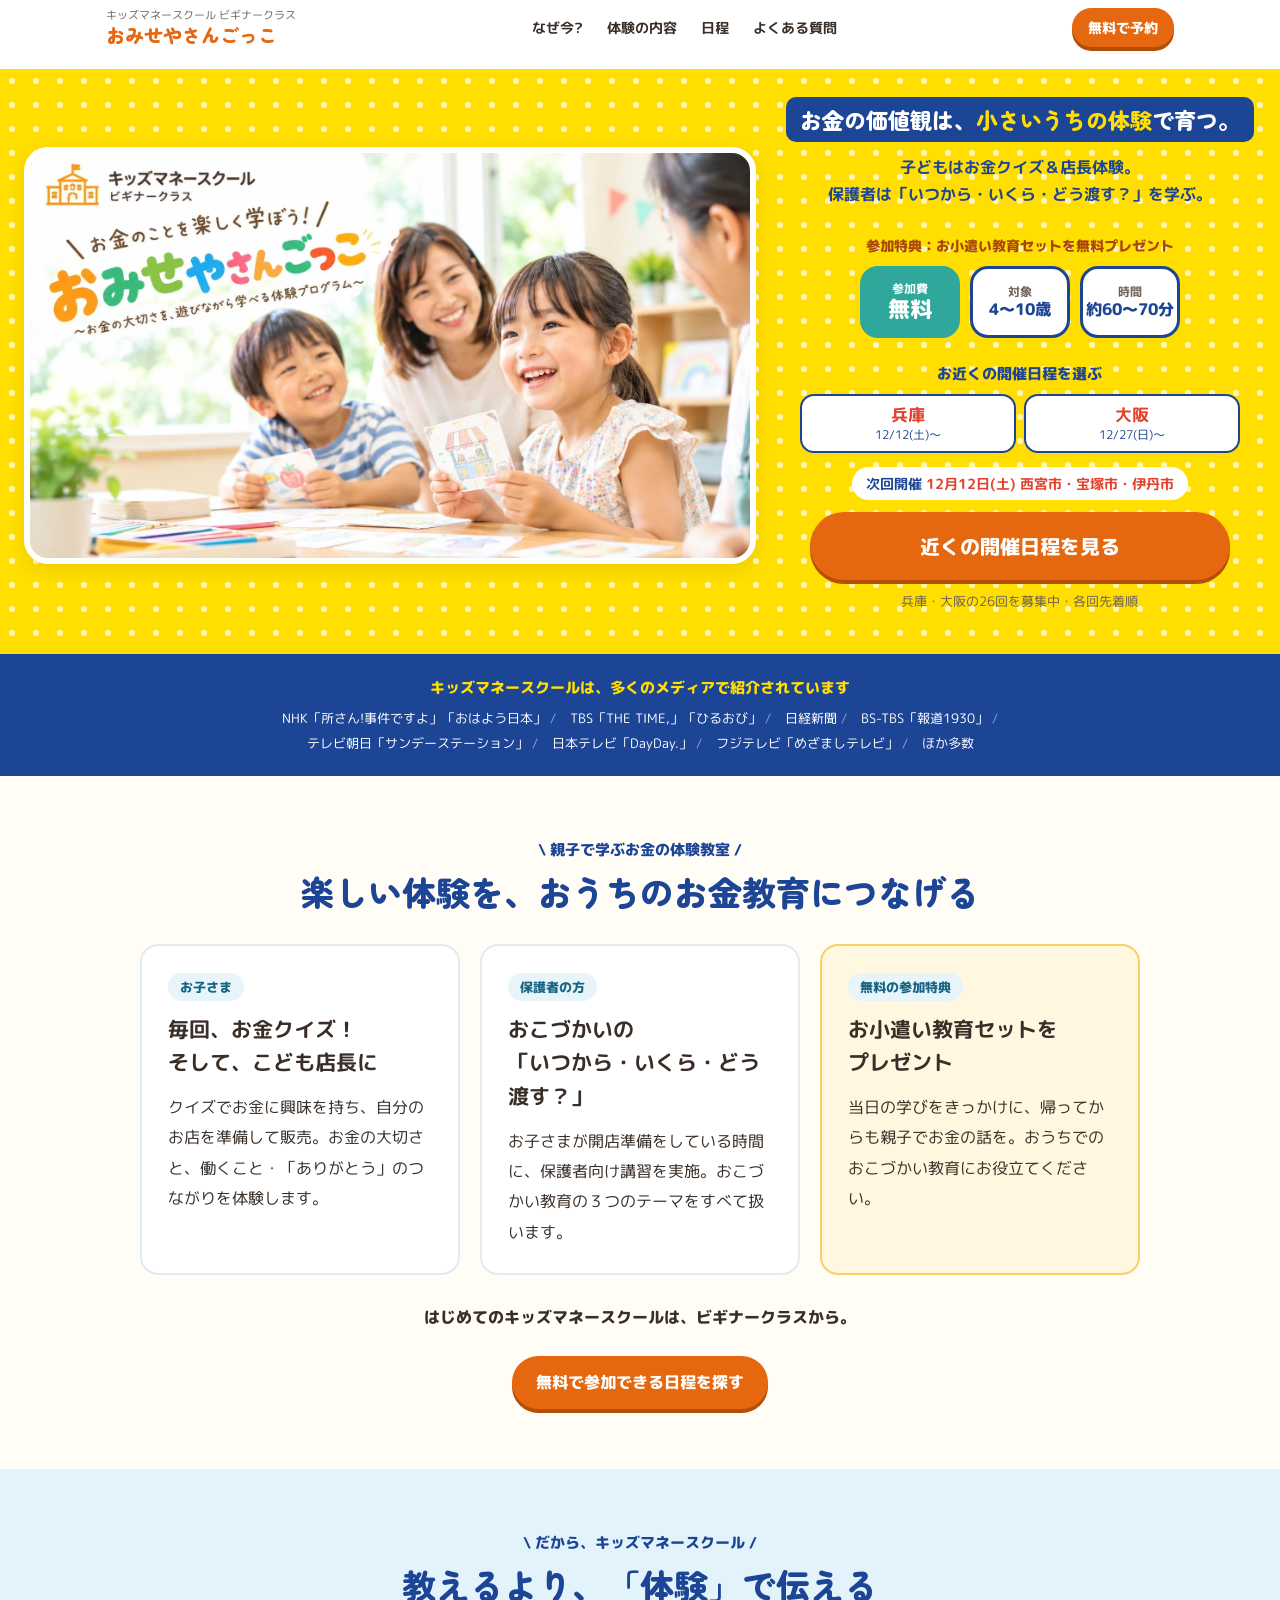
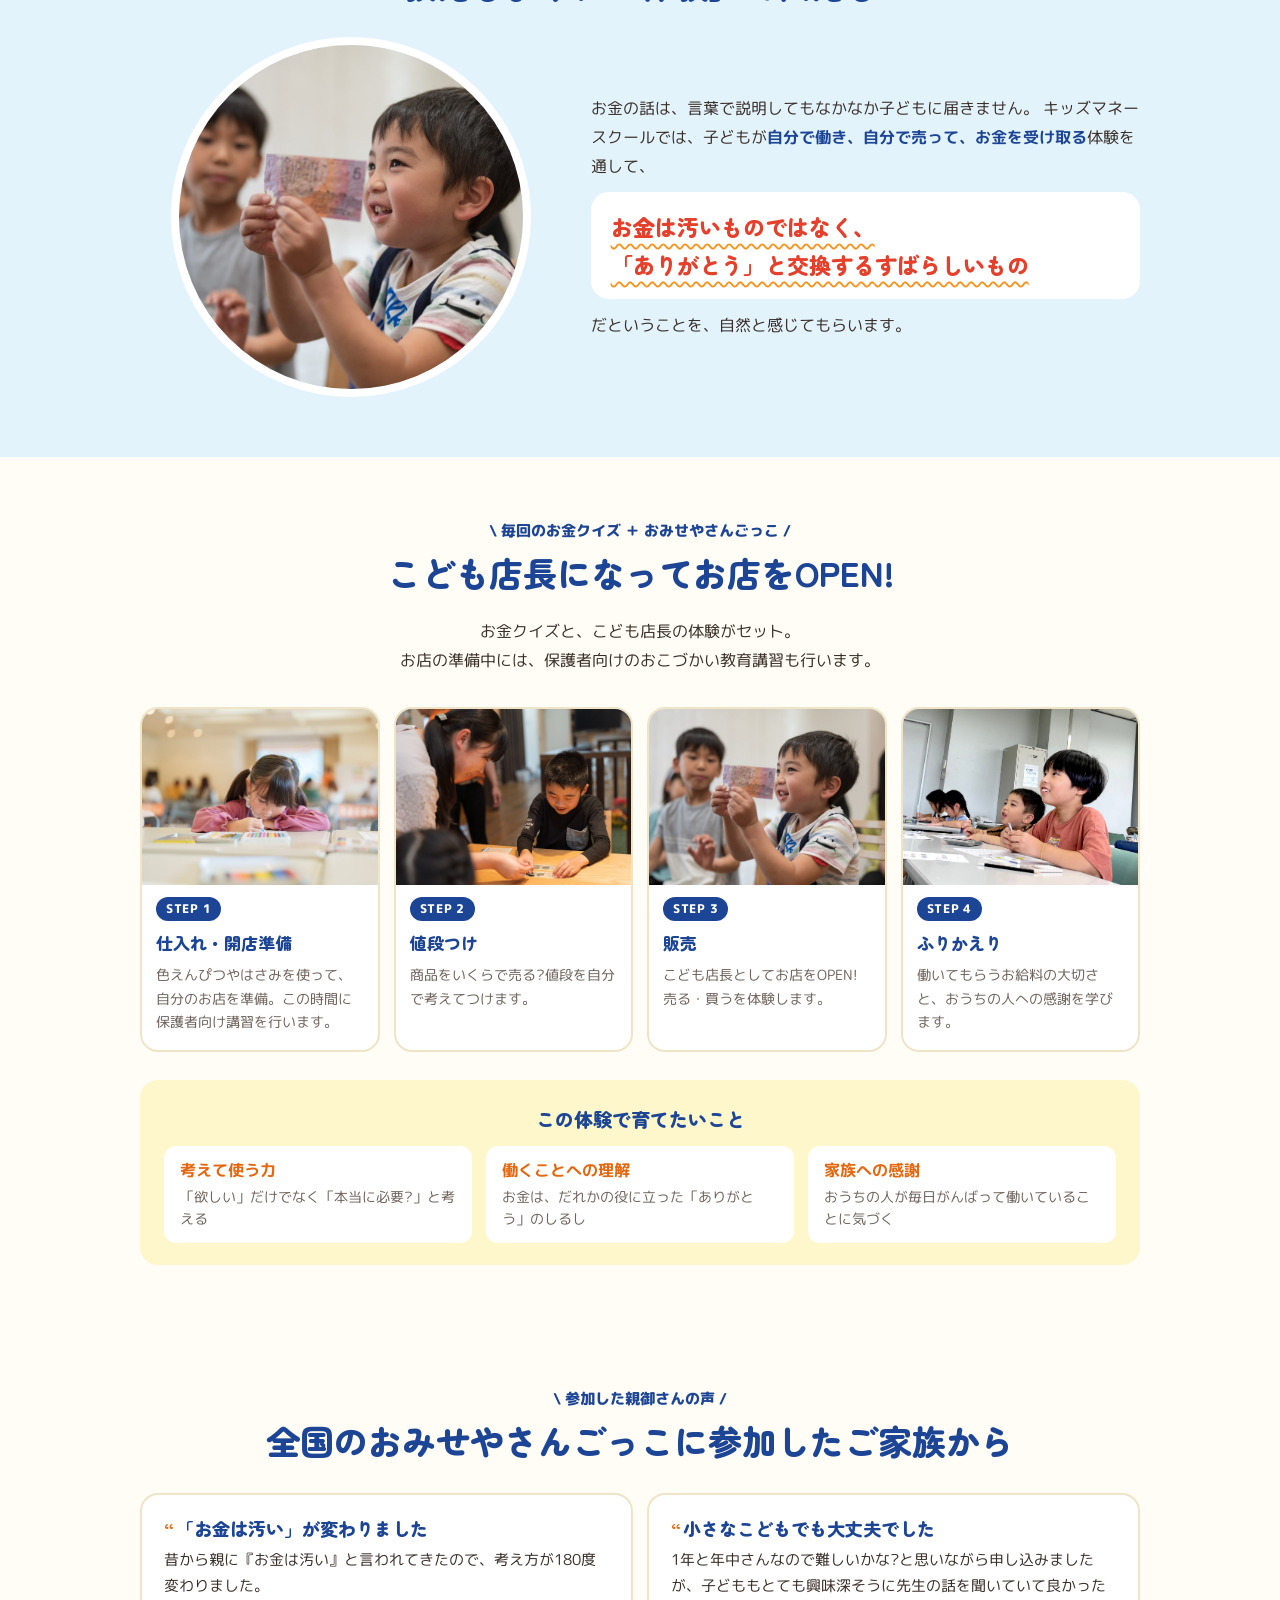
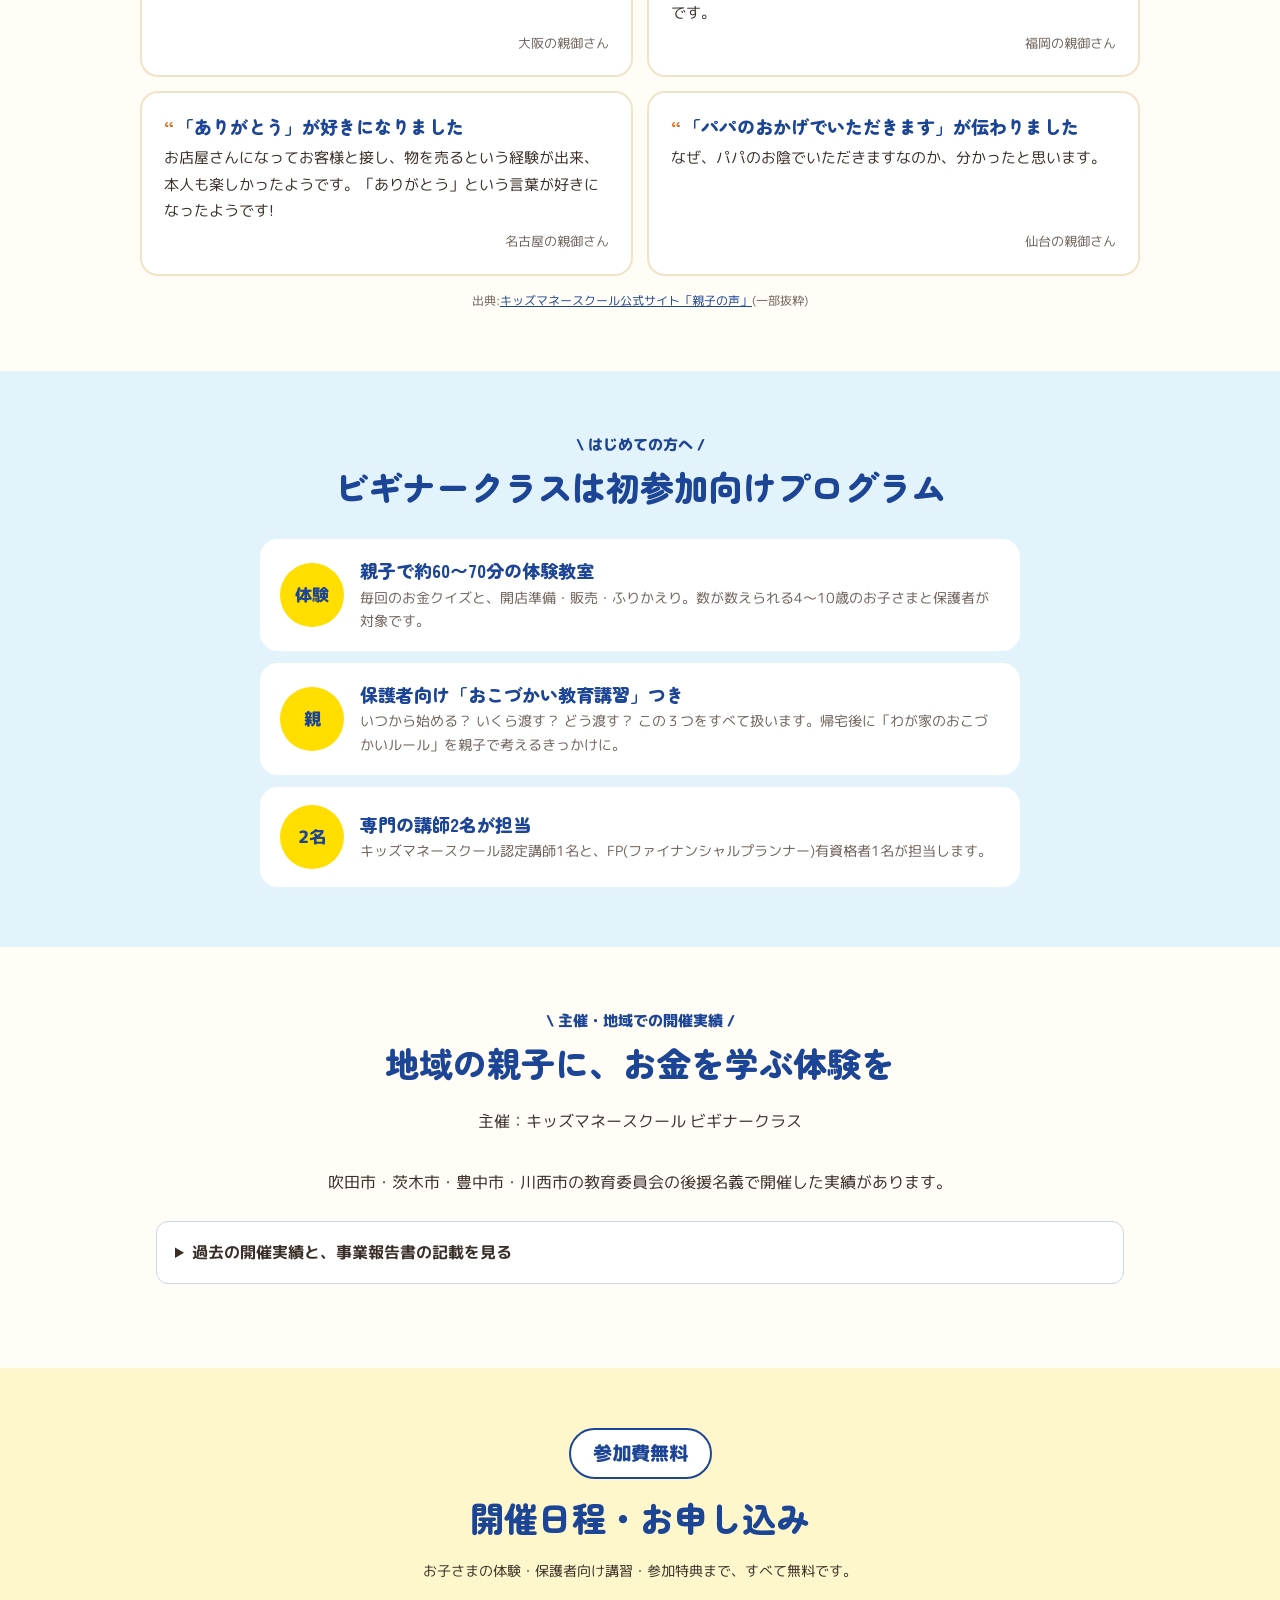
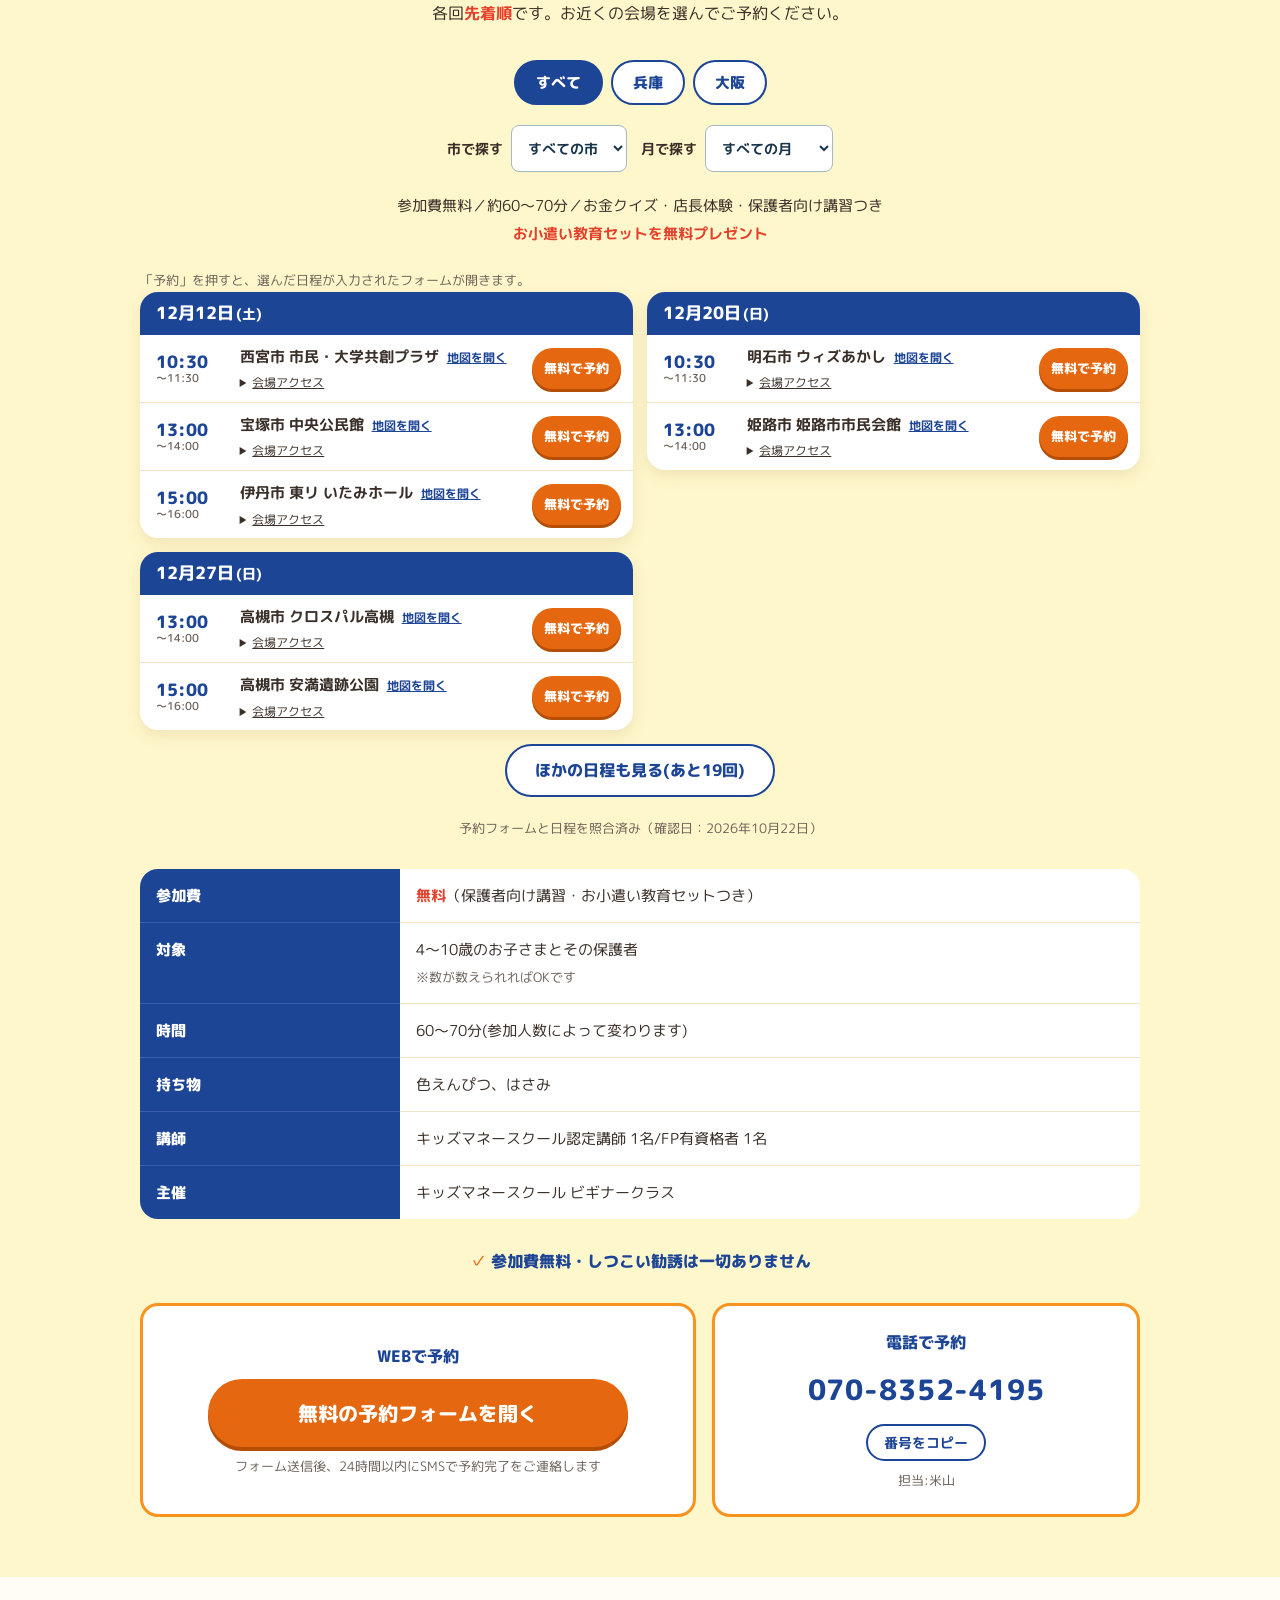
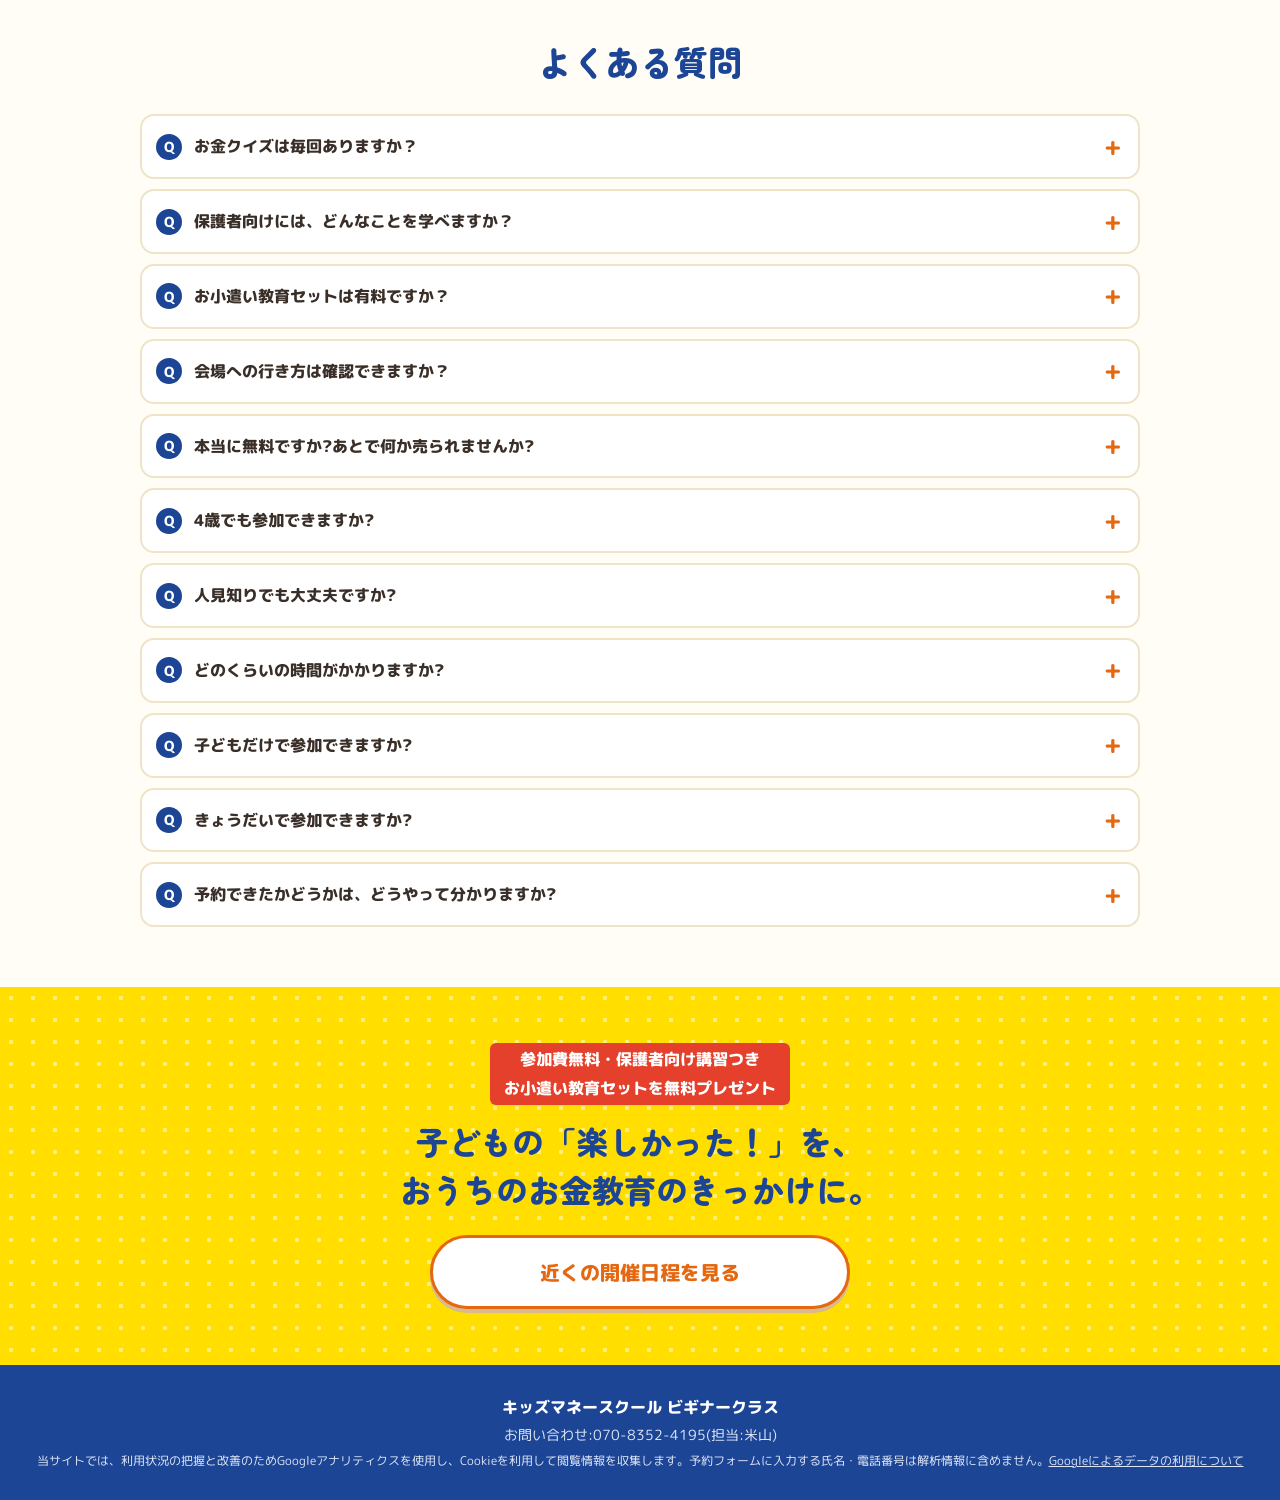
==== index.html @ 462adb37 "元のバナーを復元し無料表示・地域検索・主催名修正は維持" ====
<!DOCTYPE html>
<html lang="ja">
<head>
<meta charset="UTF-8">
<meta name="viewport" content="width=device-width, initial-scale=1, viewport-fit=cover">
<title>おみせやさんごっこ ビギナークラス</title>
<meta name="description" content="お金の価値観は、小さいうちの体験で育つ。こども店長になって、お金と「ありがとう」の関係を体験する約60〜70分。はじめてのキッズマネースクールはビギナークラスから。参加費無料。">
<link rel="preconnect" href="https://fonts.googleapis.com">
<link rel="preconnect" href="https://fonts.gstatic.com" crossorigin>
<link href="https://fonts.googleapis.com/css2?family=M+PLUS+Rounded+1c:wght@400;500;700;800&family=Zen+Maru+Gothic:wght@700;900&display=swap" rel="stylesheet">
<link rel="stylesheet" href="style.css?v=20261022-restore">
<meta property="og:type" content="website">
<meta property="og:title" content="おみせやさんごっこ ビギナークラス">
<meta property="og:description" content="お金の価値観は、小さいうちの体験で育つ。こども店長になって、お金と「ありがとう」の関係を体験する約60〜70分。はじめてのキッズマネースクールはビギナークラスから。参加費無料。">
<meta property="og:image" content="https://kidsmoney-beginner.github.io/omise-gokko/images/hero-banner.jpg">
<meta property="og:url" content="https://kidsmoney-beginner.github.io/omise-gokko/">
<meta name="twitter:card" content="summary_large_image">
<script type="application/ld+json">
{
 "@context": "https://schema.org",
 "@graph": [
  {
   "@type": "Event",
   "name": "おみせやさんごっこ(キッズマネースクール ビギナークラス)東大阪市 文化創造館",
   "description": "こども店長になって、お金と「ありがとう」の関係を体験する約60〜70分の親子イベント。対象4〜10歳、参加費無料。持ち物:色えんぴつ・はさみ。",
   "startDate": "2026-11-07T11:00:00+09:00",
   "endDate": "2026-11-07T12:00:00+09:00",
   "eventStatus": "https://schema.org/EventScheduled",
   "eventAttendanceMode": "https://schema.org/OfflineEventAttendanceMode",
   "location": {
    "@type": "Place",
    "name": "東大阪市 文化創造館",
    "address": {
     "@type": "PostalAddress",
     "streetAddress": "御厨南2-3-4",
     "addressLocality": "東大阪市",
     "addressRegion": "大阪府",
     "addressCountry": "JP"
    }
   },
   "image": [
    "https://kidsmoney-beginner.github.io/omise-gokko/images/hero-banner.jpg"
   ],
   "offers": {
    "@type": "Offer",
    "price": "0",
    "priceCurrency": "JPY",
    "availability": "https://schema.org/InStock",
    "url": "https://kidsmoney-beginner.github.io/omise-gokko/#schedule",
    "validFrom": "2026-10-22T00:00:00+09:00"
   },
   "organizer": {
    "@type": "Organization",
    "name": "キッズマネースクール ビギナークラス",
    "url": "https://kidsmoney-beginner.github.io/omise-gokko/"
   },
   "typicalAgeRange": "4-10",
   "inLanguage": "ja"
  },
  {
   "@type": "Event",
   "name": "おみせやさんごっこ(キッズマネースクール ビギナークラス)東大阪市 市民多目的センター",
   "description": "こども店長になって、お金と「ありがとう」の関係を体験する約60〜70分の親子イベント。対象4〜10歳、参加費無料。持ち物:色えんぴつ・はさみ。",
   "startDate": "2026-11-07T13:00:00+09:00",
   "endDate": "2026-11-07T14:00:00+09:00",
   "eventStatus": "https://schema.org/EventScheduled",
   "eventAttendanceMode": "https://schema.org/OfflineEventAttendanceMode",
   "location": {
    "@type": "Place",
    "name": "東大阪市 市民多目的センター",
    "address": {
     "@type": "PostalAddress",
     "streetAddress": "高井田元町1-2-13",
     "addressLocality": "東大阪市",
     "addressRegion": "大阪府",
     "addressCountry": "JP"
    }
   },
   "image": [
    "https://kidsmoney-beginner.github.io/omise-gokko/images/hero-banner.jpg"
   ],
   "offers": {
    "@type": "Offer",
    "price": "0",
    "priceCurrency": "JPY",
    "availability": "https://schema.org/InStock",
    "url": "https://kidsmoney-beginner.github.io/omise-gokko/#schedule",
    "validFrom": "2026-10-22T00:00:00+09:00"
   },
   "organizer": {
    "@type": "Organization",
    "name": "キッズマネースクール ビギナークラス",
    "url": "https://kidsmoney-beginner.github.io/omise-gokko/"
   },
   "typicalAgeRange": "4-10",
   "inLanguage": "ja"
  },
  {
   "@type": "Event",
   "name": "おみせやさんごっこ(キッズマネースクール ビギナークラス)大阪市 平野区民センター",
   "description": "こども店長になって、お金と「ありがとう」の関係を体験する約60〜70分の親子イベント。対象4〜10歳、参加費無料。持ち物:色えんぴつ・はさみ。",
   "startDate": "2026-11-08T11:00:00+09:00",
   "endDate": "2026-11-08T12:00:00+09:00",
   "eventStatus": "https://schema.org/EventScheduled",
   "eventAttendanceMode": "https://schema.org/OfflineEventAttendanceMode",
   "location": {
    "@type": "Place",
    "name": "大阪市 平野区民センター",
    "address": {
     "@type": "PostalAddress",
     "streetAddress": "平野区長吉出戸5-3-58",
     "addressLocality": "大阪市",
     "addressRegion": "大阪府",
     "addressCountry": "JP"
    }
   },
   "image": [
    "https://kidsmoney-beginner.github.io/omise-gokko/images/hero-banner.jpg"
   ],
   "offers": {
    "@type": "Offer",
    "price": "0",
    "priceCurrency": "JPY",
    "availability": "https://schema.org/InStock",
    "url": "https://kidsmoney-beginner.github.io/omise-gokko/#schedule",
    "validFrom": "2026-10-22T00:00:00+09:00"
   },
   "organizer": {
    "@type": "Organization",
    "name": "キッズマネースクール ビギナークラス",
    "url": "https://kidsmoney-beginner.github.io/omise-gokko/"
   },
   "typicalAgeRange": "4-10",
   "inLanguage": "ja"
  },
  {
   "@type": "Event",
   "name": "おみせやさんごっこ(キッズマネースクール ビギナークラス)大阪市 東住吉会館",
   "description": "こども店長になって、お金と「ありがとう」の関係を体験する約60〜70分の親子イベント。対象4〜10歳、参加費無料。持ち物:色えんぴつ・はさみ。",
   "startDate": "2026-11-08T13:00:00+09:00",
   "endDate": "2026-11-08T14:00:00+09:00",
   "eventStatus": "https://schema.org/EventScheduled",
   "eventAttendanceMode": "https://schema.org/OfflineEventAttendanceMode",
   "location": {
    "@type": "Place",
    "name": "大阪市 東住吉会館",
    "address": {
     "@type": "PostalAddress",
     "streetAddress": "東住吉区東田辺2-11-28",
     "addressLocality": "大阪市",
     "addressRegion": "大阪府",
     "addressCountry": "JP"
    }
   },
   "image": [
    "https://kidsmoney-beginner.github.io/omise-gokko/images/hero-banner.jpg"
   ],
   "offers": {
    "@type": "Offer",
    "price": "0",
    "priceCurrency": "JPY",
    "availability": "https://schema.org/InStock",
    "url": "https://kidsmoney-beginner.github.io/omise-gokko/#schedule",
    "validFrom": "2026-10-22T00:00:00+09:00"
   },
   "organizer": {
    "@type": "Organization",
    "name": "キッズマネースクール ビギナークラス",
    "url": "https://kidsmoney-beginner.github.io/omise-gokko/"
   },
   "typicalAgeRange": "4-10",
   "inLanguage": "ja"
  },
  {
   "@type": "Event",
   "name": "おみせやさんごっこ(キッズマネースクール ビギナークラス)大阪市 住之江会館",
   "description": "こども店長になって、お金と「ありがとう」の関係を体験する約60〜70分の親子イベント。対象4〜10歳、参加費無料。持ち物:色えんぴつ・はさみ。",
   "startDate": "2026-11-08T15:00:00+09:00",
   "endDate": "2026-11-08T16:00:00+09:00",
   "eventStatus": "https://schema.org/EventScheduled",
   "eventAttendanceMode": "https://schema.org/OfflineEventAttendanceMode",
   "location": {
    "@type": "Place",
    "name": "大阪市 住之江会館",
    "address": {
     "@type": "PostalAddress",
     "streetAddress": "住之江区南加賀屋3-1-20",
     "addressLocality": "大阪市",
     "addressRegion": "大阪府",
     "addressCountry": "JP"
    }
   },
   "image": [
    "https://kidsmoney-beginner.github.io/omise-gokko/images/hero-banner.jpg"
   ],
   "offers": {
    "@type": "Offer",
    "price": "0",
    "priceCurrency": "JPY",
    "availability": "https://schema.org/InStock",
    "url": "https://kidsmoney-beginner.github.io/omise-gokko/#schedule",
    "validFrom": "2026-10-22T00:00:00+09:00"
   },
   "organizer": {
    "@type": "Organization",
    "name": "キッズマネースクール ビギナークラス",
    "url": "https://kidsmoney-beginner.github.io/omise-gokko/"
   },
   "typicalAgeRange": "4-10",
   "inLanguage": "ja"
  },
  {
   "@type": "Event",
   "name": "おみせやさんごっこ(キッズマネースクール ビギナークラス)尼崎市 すこやかプラザ",
   "description": "こども店長になって、お金と「ありがとう」の関係を体験する約60〜70分の親子イベント。対象4〜10歳、参加費無料。持ち物:色えんぴつ・はさみ。",
   "startDate": "2026-11-22T11:00:00+09:00",
   "endDate": "2026-11-22T12:00:00+09:00",
   "eventStatus": "https://schema.org/EventScheduled",
   "eventAttendanceMode": "https://schema.org/OfflineEventAttendanceMode",
   "location": {
    "@type": "Place",
    "name": "尼崎市 すこやかプラザ",
    "address": {
     "@type": "PostalAddress",
     "streetAddress": "七松町1-3-1 フェスタ立花南館5階",
     "addressLocality": "尼崎市",
     "addressRegion": "兵庫県",
     "addressCountry": "JP"
    }
   },
   "image": [
    "https://kidsmoney-beginner.github.io/omise-gokko/images/hero-banner.jpg"
   ],
   "offers": {
    "@type": "Offer",
    "price": "0",
    "priceCurrency": "JPY",
    "availability": "https://schema.org/InStock",
    "url": "https://kidsmoney-beginner.github.io/omise-gokko/#schedule",
    "validFrom": "2026-10-22T00:00:00+09:00"
   },
   "organizer": {
    "@type": "Organization",
    "name": "キッズマネースクール ビギナークラス",
    "url": "https://kidsmoney-beginner.github.io/omise-gokko/"
   },
   "typicalAgeRange": "4-10",
   "inLanguage": "ja"
  },
  {
   "@type": "Event",
   "name": "おみせやさんごっこ(キッズマネースクール ビギナークラス)尼崎市 塚口さんさんタウン",
   "description": "こども店長になって、お金と「ありがとう」の関係を体験する約60〜70分の親子イベント。対象4〜10歳、参加費無料。持ち物:色えんぴつ・はさみ。",
   "startDate": "2026-11-22T13:00:00+09:00",
   "endDate": "2026-11-22T14:00:00+09:00",
   "eventStatus": "https://schema.org/EventScheduled",
   "eventAttendanceMode": "https://schema.org/OfflineEventAttendanceMode",
   "location": {
    "@type": "Place",
    "name": "尼崎市 塚口さんさんタウン",
    "address": {
     "@type": "PostalAddress",
     "streetAddress": "南塚口町2-1",
     "addressLocality": "尼崎市",
     "addressRegion": "兵庫県",
     "addressCountry": "JP"
    }
   },
   "image": [
    "https://kidsmoney-beginner.github.io/omise-gokko/images/hero-banner.jpg"
   ],
   "offers": {
    "@type": "Offer",
    "price": "0",
    "priceCurrency": "JPY",
    "availability": "https://schema.org/InStock",
    "url": "https://kidsmoney-beginner.github.io/omise-gokko/#schedule",
    "validFrom": "2026-10-22T00:00:00+09:00"
   },
   "organizer": {
    "@type": "Organization",
    "name": "キッズマネースクール ビギナークラス",
    "url": "https://kidsmoney-beginner.github.io/omise-gokko/"
   },
   "typicalAgeRange": "4-10",
   "inLanguage": "ja"
  },
  {
   "@type": "Event",
   "name": "おみせやさんごっこ(キッズマネースクール ビギナークラス)広島市 南区民文化センター",
   "description": "こども店長になって、お金と「ありがとう」の関係を体験する約60〜70分の親子イベント。対象4〜10歳、参加費無料。持ち物:色えんぴつ・はさみ。",
   "startDate": "2026-11-28T10:30:00+09:00",
   "endDate": "2026-11-28T11:40:00+09:00",
   "eventStatus": "https://schema.org/EventScheduled",
   "eventAttendanceMode": "https://schema.org/OfflineEventAttendanceMode",
   "location": {
    "@type": "Place",
    "name": "広島市 南区民文化センター",
    "address": {
     "@type": "PostalAddress",
     "streetAddress": "南区比治山本町16-27",
     "addressLocality": "広島市",
     "addressRegion": "広島県",
     "addressCountry": "JP"
    }
   },
   "image": [
    "https://kidsmoney-beginner.github.io/omise-gokko/images/hero-banner.jpg"
   ],
   "offers": {
    "@type": "Offer",
    "price": "0",
    "priceCurrency": "JPY",
    "availability": "https://schema.org/InStock",
    "url": "https://kidsmoney-beginner.github.io/omise-gokko/#schedule",
    "validFrom": "2026-10-22T00:00:00+09:00"
   },
   "organizer": {
    "@type": "Organization",
    "name": "キッズマネースクール ビギナークラス",
    "url": "https://kidsmoney-beginner.github.io/omise-gokko/"
   },
   "typicalAgeRange": "4-10",
   "inLanguage": "ja"
  },
  {
   "@type": "Event",
   "name": "おみせやさんごっこ(キッズマネースクール ビギナークラス)広島市 佐伯区民文化センター",
   "description": "こども店長になって、お金と「ありがとう」の関係を体験する約60〜70分の親子イベント。対象4〜10歳、参加費無料。持ち物:色えんぴつ・はさみ。",
   "startDate": "2026-11-28T13:00:00+09:00",
   "endDate": "2026-11-28T14:10:00+09:00",
   "eventStatus": "https://schema.org/EventScheduled",
   "eventAttendanceMode": "https://schema.org/OfflineEventAttendanceMode",
   "location": {
    "@type": "Place",
    "name": "広島市 佐伯区民文化センター",
    "address": {
     "@type": "PostalAddress",
     "streetAddress": "佐伯区五日市中央6-1-10",
     "addressLocality": "広島市",
     "addressRegion": "広島県",
     "addressCountry": "JP"
    }
   },
   "image": [
    "https://kidsmoney-beginner.github.io/omise-gokko/images/hero-banner.jpg"
   ],
   "offers": {
    "@type": "Offer",
    "price": "0",
    "priceCurrency": "JPY",
    "availability": "https://schema.org/InStock",
    "url": "https://kidsmoney-beginner.github.io/omise-gokko/#schedule",
    "validFrom": "2026-10-22T00:00:00+09:00"
   },
   "organizer": {
    "@type": "Organization",
    "name": "キッズマネースクール ビギナークラス",
    "url": "https://kidsmoney-beginner.github.io/omise-gokko/"
   },
   "typicalAgeRange": "4-10",
   "inLanguage": "ja"
  },
  {
   "@type": "Event",
   "name": "おみせやさんごっこ(キッズマネースクール ビギナークラス)広島市 東区民文化センター",
   "description": "こども店長になって、お金と「ありがとう」の関係を体験する約60〜70分の親子イベント。対象4〜10歳、参加費無料。持ち物:色えんぴつ・はさみ。",
   "startDate": "2026-11-28T15:30:00+09:00",
   "endDate": "2026-11-28T16:40:00+09:00",
   "eventStatus": "https://schema.org/EventScheduled",
   "eventAttendanceMode": "https://schema.org/OfflineEventAttendanceMode",
   "location": {
    "@type": "Place",
    "name": "広島市 東区民文化センター",
    "address": {
     "@type": "PostalAddress",
     "streetAddress": "東区東蟹屋町10-31",
     "addressLocality": "広島市",
     "addressRegion": "広島県",
     "addressCountry": "JP"
    }
   },
   "image": [
    "https://kidsmoney-beginner.github.io/omise-gokko/images/hero-banner.jpg"
   ],
   "offers": {
    "@type": "Offer",
    "price": "0",
    "priceCurrency": "JPY",
    "availability": "https://schema.org/InStock",
    "url": "https://kidsmoney-beginner.github.io/omise-gokko/#schedule",
    "validFrom": "2026-10-22T00:00:00+09:00"
   },
   "organizer": {
    "@type": "Organization",
    "name": "キッズマネースクール ビギナークラス",
    "url": "https://kidsmoney-beginner.github.io/omise-gokko/"
   },
   "typicalAgeRange": "4-10",
   "inLanguage": "ja"
  },
  {
   "@type": "Event",
   "name": "おみせやさんごっこ(キッズマネースクール ビギナークラス)大阪市 港区民センター",
   "description": "こども店長になって、お金と「ありがとう」の関係を体験する約60〜70分の親子イベント。対象4〜10歳、参加費無料。持ち物:色えんぴつ・はさみ。",
   "startDate": "2026-11-29T11:00:00+09:00",
   "endDate": "2026-11-29T12:00:00+09:00",
   "eventStatus": "https://schema.org/EventScheduled",
   "eventAttendanceMode": "https://schema.org/OfflineEventAttendanceMode",
   "location": {
    "@type": "Place",
    "name": "大阪市 港区民センター",
    "address": {
     "@type": "PostalAddress",
     "streetAddress": "港区磯路1-7-17",
     "addressLocality": "大阪市",
     "addressRegion": "大阪府",
     "addressCountry": "JP"
    }
   },
   "image": [
    "https://kidsmoney-beginner.github.io/omise-gokko/images/hero-banner.jpg"
   ],
   "offers": {
    "@type": "Offer",
    "price": "0",
    "priceCurrency": "JPY",
    "availability": "https://schema.org/InStock",
    "url": "https://kidsmoney-beginner.github.io/omise-gokko/#schedule",
    "validFrom": "2026-10-22T00:00:00+09:00"
   },
   "organizer": {
    "@type": "Organization",
    "name": "キッズマネースクール ビギナークラス",
    "url": "https://kidsmoney-beginner.github.io/omise-gokko/"
   },
   "typicalAgeRange": "4-10",
   "inLanguage": "ja"
  },
  {
   "@type": "Event",
   "name": "おみせやさんごっこ(キッズマネースクール ビギナークラス)大阪市 西淀川区民会館",
   "description": "こども店長になって、お金と「ありがとう」の関係を体験する約60〜70分の親子イベント。対象4〜10歳、参加費無料。持ち物:色えんぴつ・はさみ。",
   "startDate": "2026-11-29T13:00:00+09:00",
   "endDate": "2026-11-29T14:00:00+09:00",
   "eventStatus": "https://schema.org/EventScheduled",
   "eventAttendanceMode": "https://schema.org/OfflineEventAttendanceMode",
   "location": {
    "@type": "Place",
    "name": "大阪市 西淀川区民会館",
    "address": {
     "@type": "PostalAddress",
     "streetAddress": "西淀川区大和田2-5-7",
     "addressLocality": "大阪市",
     "addressRegion": "大阪府",
     "addressCountry": "JP"
    }
   },
   "image": [
    "https://kidsmoney-beginner.github.io/omise-gokko/images/hero-banner.jpg"
   ],
   "offers": {
    "@type": "Offer",
    "price": "0",
    "priceCurrency": "JPY",
    "availability": "https://schema.org/InStock",
    "url": "https://kidsmoney-beginner.github.io/omise-gokko/#schedule",
    "validFrom": "2026-10-22T00:00:00+09:00"
   },
   "organizer": {
    "@type": "Organization",
    "name": "キッズマネースクール ビギナークラス",
    "url": "https://kidsmoney-beginner.github.io/omise-gokko/"
   },
   "typicalAgeRange": "4-10",
   "inLanguage": "ja"
  },
  {
   "@type": "Event",
   "name": "おみせやさんごっこ(キッズマネースクール ビギナークラス)大阪市 東成区民センター",
   "description": "こども店長になって、お金と「ありがとう」の関係を体験する約60〜70分の親子イベント。対象4〜10歳、参加費無料。持ち物:色えんぴつ・はさみ。",
   "startDate": "2026-12-05T11:00:00+09:00",
   "endDate": "2026-12-05T12:00:00+09:00",
   "eventStatus": "https://schema.org/EventScheduled",
   "eventAttendanceMode": "https://schema.org/OfflineEventAttendanceMode",
   "location": {
    "@type": "Place",
    "name": "大阪市 東成区民センター",
    "address": {
     "@type": "PostalAddress",
     "streetAddress": "東成区大今里西3-2-17",
     "addressLocality": "大阪市",
     "addressRegion": "大阪府",
     "addressCountry": "JP"
    }
   },
   "image": [
    "https://kidsmoney-beginner.github.io/omise-gokko/images/hero-banner.jpg"
   ],
   "offers": {
    "@type": "Offer",
    "price": "0",
    "priceCurrency": "JPY",
    "availability": "https://schema.org/InStock",
    "url": "https://kidsmoney-beginner.github.io/omise-gokko/#schedule",
    "validFrom": "2026-10-22T00:00:00+09:00"
   },
   "organizer": {
    "@type": "Organization",
    "name": "キッズマネースクール ビギナークラス",
    "url": "https://kidsmoney-beginner.github.io/omise-gokko/"
   },
   "typicalAgeRange": "4-10",
   "inLanguage": "ja"
  },
  {
   "@type": "Event",
   "name": "おみせやさんごっこ(キッズマネースクール ビギナークラス)西宮市 市民・大学共創プラザ",
   "description": "こども店長になって、お金と「ありがとう」の関係を体験する約60〜70分の親子イベント。対象4〜10歳、参加費無料。持ち物:色えんぴつ・はさみ。",
   "startDate": "2026-12-12T10:30:00+09:00",
   "endDate": "2026-12-12T11:30:00+09:00",
   "eventStatus": "https://schema.org/EventScheduled",
   "eventAttendanceMode": "https://schema.org/OfflineEventAttendanceMode",
   "location": {
    "@type": "Place",
    "name": "西宮市 市民・大学共創プラザ",
    "address": {
     "@type": "PostalAddress",
     "streetAddress": "北口町1-2 ACTA西宮東館6階",
     "addressLocality": "西宮市",
     "addressRegion": "兵庫県",
     "addressCountry": "JP"
    }
   },
   "image": [
    "https://kidsmoney-beginner.github.io/omise-gokko/images/hero-banner.jpg"
   ],
   "offers": {
    "@type": "Offer",
    "price": "0",
    "priceCurrency": "JPY",
    "availability": "https://schema.org/InStock",
    "url": "https://kidsmoney-beginner.github.io/omise-gokko/#schedule",
    "validFrom": "2026-10-22T00:00:00+09:00"
   },
   "organizer": {
    "@type": "Organization",
    "name": "キッズマネースクール ビギナークラス",
    "url": "https://kidsmoney-beginner.github.io/omise-gokko/"
   },
   "typicalAgeRange": "4-10",
   "inLanguage": "ja"
  },
  {
   "@type": "Event",
   "name": "おみせやさんごっこ(キッズマネースクール ビギナークラス)宝塚市 中央公民館",
   "description": "こども店長になって、お金と「ありがとう」の関係を体験する約60〜70分の親子イベント。対象4〜10歳、参加費無料。持ち物:色えんぴつ・はさみ。",
   "startDate": "2026-12-12T13:00:00+09:00",
   "endDate": "2026-12-12T14:00:00+09:00",
   "eventStatus": "https://schema.org/EventScheduled",
   "eventAttendanceMode": "https://schema.org/OfflineEventAttendanceMode",
   "location": {
    "@type": "Place",
    "name": "宝塚市 中央公民館",
    "address": {
     "@type": "PostalAddress",
     "streetAddress": "末広町3-53",
     "addressLocality": "宝塚市",
     "addressRegion": "兵庫県",
     "addressCountry": "JP"
    }
   },
   "image": [
    "https://kidsmoney-beginner.github.io/omise-gokko/images/hero-banner.jpg"
   ],
   "offers": {
    "@type": "Offer",
    "price": "0",
    "priceCurrency": "JPY",
    "availability": "https://schema.org/InStock",
    "url": "https://kidsmoney-beginner.github.io/omise-gokko/#schedule",
    "validFrom": "2026-10-22T00:00:00+09:00"
   },
   "organizer": {
    "@type": "Organization",
    "name": "キッズマネースクール ビギナークラス",
    "url": "https://kidsmoney-beginner.github.io/omise-gokko/"
   },
   "typicalAgeRange": "4-10",
   "inLanguage": "ja"
  },
  {
   "@type": "Event",
   "name": "おみせやさんごっこ(キッズマネースクール ビギナークラス)伊丹市 東リ いたみホール",
   "description": "こども店長になって、お金と「ありがとう」の関係を体験する約60〜70分の親子イベント。対象4〜10歳、参加費無料。持ち物:色えんぴつ・はさみ。",
   "startDate": "2026-12-12T15:00:00+09:00",
   "endDate": "2026-12-12T16:00:00+09:00",
   "eventStatus": "https://schema.org/EventScheduled",
   "eventAttendanceMode": "https://schema.org/OfflineEventAttendanceMode",
   "location": {
    "@type": "Place",
    "name": "伊丹市 東リ いたみホール",
    "address": {
     "@type": "PostalAddress",
     "streetAddress": "宮ノ前1-1-3",
     "addressLocality": "伊丹市",
     "addressRegion": "兵庫県",
     "addressCountry": "JP"
    }
   },
   "image": [
    "https://kidsmoney-beginner.github.io/omise-gokko/images/hero-banner.jpg"
   ],
   "offers": {
    "@type": "Offer",
    "price": "0",
    "priceCurrency": "JPY",
    "availability": "https://schema.org/InStock",
    "url": "https://kidsmoney-beginner.github.io/omise-gokko/#schedule",
    "validFrom": "2026-10-22T00:00:00+09:00"
   },
   "organizer": {
    "@type": "Organization",
    "name": "キッズマネースクール ビギナークラス",
    "url": "https://kidsmoney-beginner.github.io/omise-gokko/"
   },
   "typicalAgeRange": "4-10",
   "inLanguage": "ja"
  },
  {
   "@type": "Event",
   "name": "おみせやさんごっこ(キッズマネースクール ビギナークラス)明石市 ウィズあかし",
   "description": "こども店長になって、お金と「ありがとう」の関係を体験する約60〜70分の親子イベント。対象4〜10歳、参加費無料。持ち物:色えんぴつ・はさみ。",
   "startDate": "2026-12-20T10:30:00+09:00",
   "endDate": "2026-12-20T11:30:00+09:00",
   "eventStatus": "https://schema.org/EventScheduled",
   "eventAttendanceMode": "https://schema.org/OfflineEventAttendanceMode",
   "location": {
    "@type": "Place",
    "name": "明石市 ウィズあかし",
    "address": {
     "@type": "PostalAddress",
     "streetAddress": "東仲ノ町6-1 アスピア明石北館7〜9階",
     "addressLocality": "明石市",
     "addressRegion": "兵庫県",
     "addressCountry": "JP"
    }
   },
   "image": [
    "https://kidsmoney-beginner.github.io/omise-gokko/images/hero-banner.jpg"
   ],
   "offers": {
    "@type": "Offer",
    "price": "0",
    "priceCurrency": "JPY",
    "availability": "https://schema.org/InStock",
    "url": "https://kidsmoney-beginner.github.io/omise-gokko/#schedule",
    "validFrom": "2026-10-22T00:00:00+09:00"
   },
   "organizer": {
    "@type": "Organization",
    "name": "キッズマネースクール ビギナークラス",
    "url": "https://kidsmoney-beginner.github.io/omise-gokko/"
   },
   "typicalAgeRange": "4-10",
   "inLanguage": "ja"
  },
  {
   "@type": "Event",
   "name": "おみせやさんごっこ(キッズマネースクール ビギナークラス)姫路市 姫路市市民会館",
   "description": "こども店長になって、お金と「ありがとう」の関係を体験する約60〜70分の親子イベント。対象4〜10歳、参加費無料。持ち物:色えんぴつ・はさみ。",
   "startDate": "2026-12-20T13:00:00+09:00",
   "endDate": "2026-12-20T14:00:00+09:00",
   "eventStatus": "https://schema.org/EventScheduled",
   "eventAttendanceMode": "https://schema.org/OfflineEventAttendanceMode",
   "location": {
    "@type": "Place",
    "name": "姫路市 姫路市市民会館",
    "address": {
     "@type": "PostalAddress",
     "streetAddress": "総社本町112",
     "addressLocality": "姫路市",
     "addressRegion": "兵庫県",
     "addressCountry": "JP"
    }
   },
   "image": [
    "https://kidsmoney-beginner.github.io/omise-gokko/images/hero-banner.jpg"
   ],
   "offers": {
    "@type": "Offer",
    "price": "0",
    "priceCurrency": "JPY",
    "availability": "https://schema.org/InStock",
    "url": "https://kidsmoney-beginner.github.io/omise-gokko/#schedule",
    "validFrom": "2026-10-22T00:00:00+09:00"
   },
   "organizer": {
    "@type": "Organization",
    "name": "キッズマネースクール ビギナークラス",
    "url": "https://kidsmoney-beginner.github.io/omise-gokko/"
   },
   "typicalAgeRange": "4-10",
   "inLanguage": "ja"
  },
  {
   "@type": "Event",
   "name": "おみせやさんごっこ(キッズマネースクール ビギナークラス)高槻市 クロスパル高槻",
   "description": "こども店長になって、お金と「ありがとう」の関係を体験する約60〜70分の親子イベント。対象4〜10歳、参加費無料。持ち物:色えんぴつ・はさみ。",
   "startDate": "2026-12-27T13:00:00+09:00",
   "endDate": "2026-12-27T14:00:00+09:00",
   "eventStatus": "https://schema.org/EventScheduled",
   "eventAttendanceMode": "https://schema.org/OfflineEventAttendanceMode",
   "location": {
    "@type": "Place",
    "name": "高槻市 クロスパル高槻",
    "address": {
     "@type": "PostalAddress",
     "streetAddress": "紺屋町1-2",
     "addressLocality": "高槻市",
     "addressRegion": "大阪府",
     "addressCountry": "JP"
    }
   },
   "image": [
    "https://kidsmoney-beginner.github.io/omise-gokko/images/hero-banner.jpg"
   ],
   "offers": {
    "@type": "Offer",
    "price": "0",
    "priceCurrency": "JPY",
    "availability": "https://schema.org/InStock",
    "url": "https://kidsmoney-beginner.github.io/omise-gokko/#schedule",
    "validFrom": "2026-10-22T00:00:00+09:00"
   },
   "organizer": {
    "@type": "Organization",
    "name": "キッズマネースクール ビギナークラス",
    "url": "https://kidsmoney-beginner.github.io/omise-gokko/"
   },
   "typicalAgeRange": "4-10",
   "inLanguage": "ja"
  },
  {
   "@type": "Event",
   "name": "おみせやさんごっこ(キッズマネースクール ビギナークラス)高槻市 安満遺跡公園",
   "description": "こども店長になって、お金と「ありがとう」の関係を体験する約60〜70分の親子イベント。対象4〜10歳、参加費無料。持ち物:色えんぴつ・はさみ。",
   "startDate": "2026-12-27T15:00:00+09:00",
   "endDate": "2026-12-27T16:00:00+09:00",
   "eventStatus": "https://schema.org/EventScheduled",
   "eventAttendanceMode": "https://schema.org/OfflineEventAttendanceMode",
   "location": {
    "@type": "Place",
    "name": "高槻市 安満遺跡公園",
    "address": {
     "@type": "PostalAddress",
     "streetAddress": "八丁畷町12-3",
     "addressLocality": "高槻市",
     "addressRegion": "大阪府",
     "addressCountry": "JP"
    }
   },
   "image": [
    "https://kidsmoney-beginner.github.io/omise-gokko/images/hero-banner.jpg"
   ],
   "offers": {
    "@type": "Offer",
    "price": "0",
    "priceCurrency": "JPY",
    "availability": "https://schema.org/InStock",
    "url": "https://kidsmoney-beginner.github.io/omise-gokko/#schedule",
    "validFrom": "2026-10-22T00:00:00+09:00"
   },
   "organizer": {
    "@type": "Organization",
    "name": "キッズマネースクール ビギナークラス",
    "url": "https://kidsmoney-beginner.github.io/omise-gokko/"
   },
   "typicalAgeRange": "4-10",
   "inLanguage": "ja"
  },
  {
   "@type": "Event",
   "name": "おみせやさんごっこ(キッズマネースクール ビギナークラス)大阪市 淀川区民センター",
   "description": "こども店長になって、お金と「ありがとう」の関係を体験する約60〜70分の親子イベント。対象4〜10歳、参加費無料。持ち物:色えんぴつ・はさみ。",
   "startDate": "2027-01-16T11:00:00+09:00",
   "endDate": "2027-01-16T12:00:00+09:00",
   "eventStatus": "https://schema.org/EventScheduled",
   "eventAttendanceMode": "https://schema.org/OfflineEventAttendanceMode",
   "location": {
    "@type": "Place",
    "name": "大阪市 淀川区民センター",
    "address": {
     "@type": "PostalAddress",
     "streetAddress": "淀川区野中南2-1-5",
     "addressLocality": "大阪市",
     "addressRegion": "大阪府",
     "addressCountry": "JP"
    }
   },
   "image": [
    "https://kidsmoney-beginner.github.io/omise-gokko/images/hero-banner.jpg"
   ],
   "offers": {
    "@type": "Offer",
    "price": "0",
    "priceCurrency": "JPY",
    "availability": "https://schema.org/InStock",
    "url": "https://kidsmoney-beginner.github.io/omise-gokko/#schedule",
    "validFrom": "2026-10-22T00:00:00+09:00"
   },
   "organizer": {
    "@type": "Organization",
    "name": "キッズマネースクール ビギナークラス",
    "url": "https://kidsmoney-beginner.github.io/omise-gokko/"
   },
   "typicalAgeRange": "4-10",
   "inLanguage": "ja"
  },
  {
   "@type": "Event",
   "name": "おみせやさんごっこ(キッズマネースクール ビギナークラス)大阪市 東淀川区民会館",
   "description": "こども店長になって、お金と「ありがとう」の関係を体験する約60〜70分の親子イベント。対象4〜10歳、参加費無料。持ち物:色えんぴつ・はさみ。",
   "startDate": "2027-01-16T13:00:00+09:00",
   "endDate": "2027-01-16T14:00:00+09:00",
   "eventStatus": "https://schema.org/EventScheduled",
   "eventAttendanceMode": "https://schema.org/OfflineEventAttendanceMode",
   "location": {
    "@type": "Place",
    "name": "大阪市 東淀川区民会館",
    "address": {
     "@type": "PostalAddress",
     "streetAddress": "東淀川区東淡路1-4-53",
     "addressLocality": "大阪市",
     "addressRegion": "大阪府",
     "addressCountry": "JP"
    }
   },
   "image": [
    "https://kidsmoney-beginner.github.io/omise-gokko/images/hero-banner.jpg"
   ],
   "offers": {
    "@type": "Offer",
    "price": "0",
    "priceCurrency": "JPY",
    "availability": "https://schema.org/InStock",
    "url": "https://kidsmoney-beginner.github.io/omise-gokko/#schedule",
    "validFrom": "2026-10-22T00:00:00+09:00"
   },
   "organizer": {
    "@type": "Organization",
    "name": "キッズマネースクール ビギナークラス",
    "url": "https://kidsmoney-beginner.github.io/omise-gokko/"
   },
   "typicalAgeRange": "4-10",
   "inLanguage": "ja"
  },
  {
   "@type": "Event",
   "name": "おみせやさんごっこ(キッズマネースクール ビギナークラス)大阪市 大正会館",
   "description": "こども店長になって、お金と「ありがとう」の関係を体験する約60〜70分の親子イベント。対象4〜10歳、参加費無料。持ち物:色えんぴつ・はさみ。",
   "startDate": "2027-01-16T16:00:00+09:00",
   "endDate": "2027-01-16T17:00:00+09:00",
   "eventStatus": "https://schema.org/EventScheduled",
   "eventAttendanceMode": "https://schema.org/OfflineEventAttendanceMode",
   "location": {
    "@type": "Place",
    "name": "大阪市 大正会館",
    "address": {
     "@type": "PostalAddress",
     "streetAddress": "大正区千島2-6-15",
     "addressLocality": "大阪市",
     "addressRegion": "大阪府",
     "addressCountry": "JP"
    }
   },
   "image": [
    "https://kidsmoney-beginner.github.io/omise-gokko/images/hero-banner.jpg"
   ],
   "offers": {
    "@type": "Offer",
    "price": "0",
    "priceCurrency": "JPY",
    "availability": "https://schema.org/InStock",
    "url": "https://kidsmoney-beginner.github.io/omise-gokko/#schedule",
    "validFrom": "2026-10-22T00:00:00+09:00"
   },
   "organizer": {
    "@type": "Organization",
    "name": "キッズマネースクール ビギナークラス",
    "url": "https://kidsmoney-beginner.github.io/omise-gokko/"
   },
   "typicalAgeRange": "4-10",
   "inLanguage": "ja"
  },
  {
   "@type": "Event",
   "name": "おみせやさんごっこ(キッズマネースクール ビギナークラス)池田市 池田市民文化会館(アゼリアホール)",
   "description": "こども店長になって、お金と「ありがとう」の関係を体験する約60〜70分の親子イベント。対象4〜10歳、参加費無料。持ち物:色えんぴつ・はさみ。",
   "startDate": "2027-01-31T11:00:00+09:00",
   "endDate": "2027-01-31T12:00:00+09:00",
   "eventStatus": "https://schema.org/EventScheduled",
   "eventAttendanceMode": "https://schema.org/OfflineEventAttendanceMode",
   "location": {
    "@type": "Place",
    "name": "池田市 池田市民文化会館(アゼリアホール)",
    "address": {
     "@type": "PostalAddress",
     "streetAddress": "天神1-7-1",
     "addressLocality": "池田市",
     "addressRegion": "大阪府",
     "addressCountry": "JP"
    }
   },
   "image": [
    "https://kidsmoney-beginner.github.io/omise-gokko/images/hero-banner.jpg"
   ],
   "offers": {
    "@type": "Offer",
    "price": "0",
    "priceCurrency": "JPY",
    "availability": "https://schema.org/InStock",
    "url": "https://kidsmoney-beginner.github.io/omise-gokko/#schedule",
    "validFrom": "2026-10-22T00:00:00+09:00"
   },
   "organizer": {
    "@type": "Organization",
    "name": "キッズマネースクール ビギナークラス",
    "url": "https://kidsmoney-beginner.github.io/omise-gokko/"
   },
   "typicalAgeRange": "4-10",
   "inLanguage": "ja"
  },
  {
   "@type": "Event",
   "name": "おみせやさんごっこ(キッズマネースクール ビギナークラス)茨木市 おにクル",
   "description": "こども店長になって、お金と「ありがとう」の関係を体験する約60〜70分の親子イベント。対象4〜10歳、参加費無料。持ち物:色えんぴつ・はさみ。",
   "startDate": "2027-01-31T13:00:00+09:00",
   "endDate": "2027-01-31T14:00:00+09:00",
   "eventStatus": "https://schema.org/EventScheduled",
   "eventAttendanceMode": "https://schema.org/OfflineEventAttendanceMode",
   "location": {
    "@type": "Place",
    "name": "茨木市 おにクル",
    "address": {
     "@type": "PostalAddress",
     "streetAddress": "駅前3-9-45",
     "addressLocality": "茨木市",
     "addressRegion": "大阪府",
     "addressCountry": "JP"
    }
   },
   "image": [
    "https://kidsmoney-beginner.github.io/omise-gokko/images/hero-banner.jpg"
   ],
   "offers": {
    "@type": "Offer",
    "price": "0",
    "priceCurrency": "JPY",
    "availability": "https://schema.org/InStock",
    "url": "https://kidsmoney-beginner.github.io/omise-gokko/#schedule",
    "validFrom": "2026-10-22T00:00:00+09:00"
   },
   "organizer": {
    "@type": "Organization",
    "name": "キッズマネースクール ビギナークラス",
    "url": "https://kidsmoney-beginner.github.io/omise-gokko/"
   },
   "typicalAgeRange": "4-10",
   "inLanguage": "ja"
  },
  {
   "@type": "Event",
   "name": "おみせやさんごっこ(キッズマネースクール ビギナークラス)吹田市 千里市民センター",
   "description": "こども店長になって、お金と「ありがとう」の関係を体験する約60〜70分の親子イベント。対象4〜10歳、参加費無料。持ち物:色えんぴつ・はさみ。",
   "startDate": "2027-01-31T15:00:00+09:00",
   "endDate": "2027-01-31T16:00:00+09:00",
   "eventStatus": "https://schema.org/EventScheduled",
   "eventAttendanceMode": "https://schema.org/OfflineEventAttendanceMode",
   "location": {
    "@type": "Place",
    "name": "吹田市 千里市民センター",
    "address": {
     "@type": "PostalAddress",
     "streetAddress": "津雲台1-2-1 千里ニュータウンプラザ内",
     "addressLocality": "吹田市",
     "addressRegion": "大阪府",
     "addressCountry": "JP"
    }
   },
   "image": [
    "https://kidsmoney-beginner.github.io/omise-gokko/images/hero-banner.jpg"
   ],
   "offers": {
    "@type": "Offer",
    "price": "0",
    "priceCurrency": "JPY",
    "availability": "https://schema.org/InStock",
    "url": "https://kidsmoney-beginner.github.io/omise-gokko/#schedule",
    "validFrom": "2026-10-22T00:00:00+09:00"
   },
   "organizer": {
    "@type": "Organization",
    "name": "キッズマネースクール ビギナークラス",
    "url": "https://kidsmoney-beginner.github.io/omise-gokko/"
   },
   "typicalAgeRange": "4-10",
   "inLanguage": "ja"
  },
  {
   "@type": "Event",
   "name": "おみせやさんごっこ(キッズマネースクール ビギナークラス)大阪市 天王寺区民センター",
   "description": "こども店長になって、お金と「ありがとう」の関係を体験する約60〜70分の親子イベント。対象4〜10歳、参加費無料。持ち物:色えんぴつ・はさみ。",
   "startDate": "2027-02-06T13:00:00+09:00",
   "endDate": "2027-02-06T14:00:00+09:00",
   "eventStatus": "https://schema.org/EventScheduled",
   "eventAttendanceMode": "https://schema.org/OfflineEventAttendanceMode",
   "location": {
    "@type": "Place",
    "name": "大阪市 天王寺区民センター",
    "address": {
     "@type": "PostalAddress",
     "streetAddress": "天王寺区生玉寺町7-57",
     "addressLocality": "大阪市",
     "addressRegion": "大阪府",
     "addressCountry": "JP"
    }
   },
   "image": [
    "https://kidsmoney-beginner.github.io/omise-gokko/images/hero-banner.jpg"
   ],
   "offers": {
    "@type": "Offer",
    "price": "0",
    "priceCurrency": "JPY",
    "availability": "https://schema.org/InStock",
    "url": "https://kidsmoney-beginner.github.io/omise-gokko/#schedule",
    "validFrom": "2026-10-22T00:00:00+09:00"
   },
   "organizer": {
    "@type": "Organization",
    "name": "キッズマネースクール ビギナークラス",
    "url": "https://kidsmoney-beginner.github.io/omise-gokko/"
   },
   "typicalAgeRange": "4-10",
   "inLanguage": "ja"
  },
  {
   "@type": "Event",
   "name": "おみせやさんごっこ(キッズマネースクール ビギナークラス)大阪市 生野区民センター",
   "description": "こども店長になって、お金と「ありがとう」の関係を体験する約60〜70分の親子イベント。対象4〜10歳、参加費無料。持ち物:色えんぴつ・はさみ。",
   "startDate": "2027-02-06T14:30:00+09:00",
   "endDate": "2027-02-06T15:30:00+09:00",
   "eventStatus": "https://schema.org/EventScheduled",
   "eventAttendanceMode": "https://schema.org/OfflineEventAttendanceMode",
   "location": {
    "@type": "Place",
    "name": "大阪市 生野区民センター",
    "address": {
     "@type": "PostalAddress",
     "streetAddress": "生野区勝山北3-13-30",
     "addressLocality": "大阪市",
     "addressRegion": "大阪府",
     "addressCountry": "JP"
    }
   },
   "image": [
    "https://kidsmoney-beginner.github.io/omise-gokko/images/hero-banner.jpg"
   ],
   "offers": {
    "@type": "Offer",
    "price": "0",
    "priceCurrency": "JPY",
    "availability": "https://schema.org/InStock",
    "url": "https://kidsmoney-beginner.github.io/omise-gokko/#schedule",
    "validFrom": "2026-10-22T00:00:00+09:00"
   },
   "organizer": {
    "@type": "Organization",
    "name": "キッズマネースクール ビギナークラス",
    "url": "https://kidsmoney-beginner.github.io/omise-gokko/"
   },
   "typicalAgeRange": "4-10",
   "inLanguage": "ja"
  },
  {
   "@type": "Event",
   "name": "おみせやさんごっこ(キッズマネースクール ビギナークラス)川西市 キセラ川西プラザ",
   "description": "こども店長になって、お金と「ありがとう」の関係を体験する約60〜70分の親子イベント。対象4〜10歳、参加費無料。持ち物:色えんぴつ・はさみ。",
   "startDate": "2027-02-21T11:00:00+09:00",
   "endDate": "2027-02-21T12:00:00+09:00",
   "eventStatus": "https://schema.org/EventScheduled",
   "eventAttendanceMode": "https://schema.org/OfflineEventAttendanceMode",
   "location": {
    "@type": "Place",
    "name": "川西市 キセラ川西プラザ",
    "address": {
     "@type": "PostalAddress",
     "streetAddress": "火打1-12-16",
     "addressLocality": "川西市",
     "addressRegion": "兵庫県",
     "addressCountry": "JP"
    }
   },
   "image": [
    "https://kidsmoney-beginner.github.io/omise-gokko/images/hero-banner.jpg"
   ],
   "offers": {
    "@type": "Offer",
    "price": "0",
    "priceCurrency": "JPY",
    "availability": "https://schema.org/InStock",
    "url": "https://kidsmoney-beginner.github.io/omise-gokko/#schedule",
    "validFrom": "2026-10-22T00:00:00+09:00"
   },
   "organizer": {
    "@type": "Organization",
    "name": "キッズマネースクール ビギナークラス",
    "url": "https://kidsmoney-beginner.github.io/omise-gokko/"
   },
   "typicalAgeRange": "4-10",
   "inLanguage": "ja"
  },
  {
   "@type": "Event",
   "name": "おみせやさんごっこ(キッズマネースクール ビギナークラス)吹田市 豊一市民センター",
   "description": "こども店長になって、お金と「ありがとう」の関係を体験する約60〜70分の親子イベント。対象4〜10歳、参加費無料。持ち物:色えんぴつ・はさみ。",
   "startDate": "2027-02-21T13:00:00+09:00",
   "endDate": "2027-02-21T14:00:00+09:00",
   "eventStatus": "https://schema.org/EventScheduled",
   "eventAttendanceMode": "https://schema.org/OfflineEventAttendanceMode",
   "location": {
    "@type": "Place",
    "name": "吹田市 豊一市民センター",
    "address": {
     "@type": "PostalAddress",
     "streetAddress": "垂水町1-53-7",
     "addressLocality": "吹田市",
     "addressRegion": "大阪府",
     "addressCountry": "JP"
    }
   },
   "image": [
    "https://kidsmoney-beginner.github.io/omise-gokko/images/hero-banner.jpg"
   ],
   "offers": {
    "@type": "Offer",
    "price": "0",
    "priceCurrency": "JPY",
    "availability": "https://schema.org/InStock",
    "url": "https://kidsmoney-beginner.github.io/omise-gokko/#schedule",
    "validFrom": "2026-10-22T00:00:00+09:00"
   },
   "organizer": {
    "@type": "Organization",
    "name": "キッズマネースクール ビギナークラス",
    "url": "https://kidsmoney-beginner.github.io/omise-gokko/"
   },
   "typicalAgeRange": "4-10",
   "inLanguage": "ja"
  },
  {
   "@type": "Event",
   "name": "おみせやさんごっこ(キッズマネースクール ビギナークラス)吹田市 千里丘市民センター",
   "description": "こども店長になって、お金と「ありがとう」の関係を体験する約60〜70分の親子イベント。対象4〜10歳、参加費無料。持ち物:色えんぴつ・はさみ。",
   "startDate": "2027-02-21T15:00:00+09:00",
   "endDate": "2027-02-21T16:00:00+09:00",
   "eventStatus": "https://schema.org/EventScheduled",
   "eventAttendanceMode": "https://schema.org/OfflineEventAttendanceMode",
   "location": {
    "@type": "Place",
    "name": "吹田市 千里丘市民センター",
    "address": {
     "@type": "PostalAddress",
     "streetAddress": "千里丘上14-37",
     "addressLocality": "吹田市",
     "addressRegion": "大阪府",
     "addressCountry": "JP"
    }
   },
   "image": [
    "https://kidsmoney-beginner.github.io/omise-gokko/images/hero-banner.jpg"
   ],
   "offers": {
    "@type": "Offer",
    "price": "0",
    "priceCurrency": "JPY",
    "availability": "https://schema.org/InStock",
    "url": "https://kidsmoney-beginner.github.io/omise-gokko/#schedule",
    "validFrom": "2026-10-22T00:00:00+09:00"
   },
   "organizer": {
    "@type": "Organization",
    "name": "キッズマネースクール ビギナークラス",
    "url": "https://kidsmoney-beginner.github.io/omise-gokko/"
   },
   "typicalAgeRange": "4-10",
   "inLanguage": "ja"
  },
  {
   "@type": "Event",
   "name": "おみせやさんごっこ(キッズマネースクール ビギナークラス)大阪市 此花区民ホール",
   "description": "こども店長になって、お金と「ありがとう」の関係を体験する約60〜70分の親子イベント。対象4〜10歳、参加費無料。持ち物:色えんぴつ・はさみ。",
   "startDate": "2027-02-28T09:30:00+09:00",
   "endDate": "2027-02-28T10:30:00+09:00",
   "eventStatus": "https://schema.org/EventScheduled",
   "eventAttendanceMode": "https://schema.org/OfflineEventAttendanceMode",
   "location": {
    "@type": "Place",
    "name": "大阪市 此花区民ホール",
    "address": {
     "@type": "PostalAddress",
     "streetAddress": "此花区四貫島1-1-18",
     "addressLocality": "大阪市",
     "addressRegion": "大阪府",
     "addressCountry": "JP"
    }
   },
   "image": [
    "https://kidsmoney-beginner.github.io/omise-gokko/images/hero-banner.jpg"
   ],
   "offers": {
    "@type": "Offer",
    "price": "0",
    "priceCurrency": "JPY",
    "availability": "https://schema.org/InStock",
    "url": "https://kidsmoney-beginner.github.io/omise-gokko/#schedule",
    "validFrom": "2026-10-22T00:00:00+09:00"
   },
   "organizer": {
    "@type": "Organization",
    "name": "キッズマネースクール ビギナークラス",
    "url": "https://kidsmoney-beginner.github.io/omise-gokko/"
   },
   "typicalAgeRange": "4-10",
   "inLanguage": "ja"
  },
  {
   "@type": "Event",
   "name": "おみせやさんごっこ(キッズマネースクール ビギナークラス)大阪市 西区民センター",
   "description": "こども店長になって、お金と「ありがとう」の関係を体験する約60〜70分の親子イベント。対象4〜10歳、参加費無料。持ち物:色えんぴつ・はさみ。",
   "startDate": "2027-02-28T11:10:00+09:00",
   "endDate": "2027-02-28T12:10:00+09:00",
   "eventStatus": "https://schema.org/EventScheduled",
   "eventAttendanceMode": "https://schema.org/OfflineEventAttendanceMode",
   "location": {
    "@type": "Place",
    "name": "大阪市 西区民センター",
    "address": {
     "@type": "PostalAddress",
     "streetAddress": "西区北堀江4-2-7",
     "addressLocality": "大阪市",
     "addressRegion": "大阪府",
     "addressCountry": "JP"
    }
   },
   "image": [
    "https://kidsmoney-beginner.github.io/omise-gokko/images/hero-banner.jpg"
   ],
   "offers": {
    "@type": "Offer",
    "price": "0",
    "priceCurrency": "JPY",
    "availability": "https://schema.org/InStock",
    "url": "https://kidsmoney-beginner.github.io/omise-gokko/#schedule",
    "validFrom": "2026-10-22T00:00:00+09:00"
   },
   "organizer": {
    "@type": "Organization",
    "name": "キッズマネースクール ビギナークラス",
    "url": "https://kidsmoney-beginner.github.io/omise-gokko/"
   },
   "typicalAgeRange": "4-10",
   "inLanguage": "ja"
  },
  {
   "@type": "Event",
   "name": "おみせやさんごっこ(キッズマネースクール ビギナークラス)豊中市 庄内コラボセンター(ショコラ)",
   "description": "こども店長になって、お金と「ありがとう」の関係を体験する約60〜70分の親子イベント。対象4〜10歳、参加費無料。持ち物:色えんぴつ・はさみ。",
   "startDate": "2027-02-28T13:00:00+09:00",
   "endDate": "2027-02-28T14:00:00+09:00",
   "eventStatus": "https://schema.org/EventScheduled",
   "eventAttendanceMode": "https://schema.org/OfflineEventAttendanceMode",
   "location": {
    "@type": "Place",
    "name": "豊中市 庄内コラボセンター(ショコラ)",
    "address": {
     "@type": "PostalAddress",
     "streetAddress": "庄内幸町4-29-1",
     "addressLocality": "豊中市",
     "addressRegion": "大阪府",
     "addressCountry": "JP"
    }
   },
   "image": [
    "https://kidsmoney-beginner.github.io/omise-gokko/images/hero-banner.jpg"
   ],
   "offers": {
    "@type": "Offer",
    "price": "0",
    "priceCurrency": "JPY",
    "availability": "https://schema.org/InStock",
    "url": "https://kidsmoney-beginner.github.io/omise-gokko/#schedule",
    "validFrom": "2026-10-22T00:00:00+09:00"
   },
   "organizer": {
    "@type": "Organization",
    "name": "キッズマネースクール ビギナークラス",
    "url": "https://kidsmoney-beginner.github.io/omise-gokko/"
   },
   "typicalAgeRange": "4-10",
   "inLanguage": "ja"
  },
  {
   "@type": "Event",
   "name": "おみせやさんごっこ(キッズマネースクール ビギナークラス)豊中市 千里文化センター「コラボ」",
   "description": "こども店長になって、お金と「ありがとう」の関係を体験する約60〜70分の親子イベント。対象4〜10歳、参加費無料。持ち物:色えんぴつ・はさみ。",
   "startDate": "2027-02-28T15:00:00+09:00",
   "endDate": "2027-02-28T16:00:00+09:00",
   "eventStatus": "https://schema.org/EventScheduled",
   "eventAttendanceMode": "https://schema.org/OfflineEventAttendanceMode",
   "location": {
    "@type": "Place",
    "name": "豊中市 千里文化センター「コラボ」",
    "address": {
     "@type": "PostalAddress",
     "streetAddress": "新千里東町1-2-2",
     "addressLocality": "豊中市",
     "addressRegion": "大阪府",
     "addressCountry": "JP"
    }
   },
   "image": [
    "https://kidsmoney-beginner.github.io/omise-gokko/images/hero-banner.jpg"
   ],
   "offers": {
    "@type": "Offer",
    "price": "0",
    "priceCurrency": "JPY",
    "availability": "https://schema.org/InStock",
    "url": "https://kidsmoney-beginner.github.io/omise-gokko/#schedule",
    "validFrom": "2026-10-22T00:00:00+09:00"
   },
   "organizer": {
    "@type": "Organization",
    "name": "キッズマネースクール ビギナークラス",
    "url": "https://kidsmoney-beginner.github.io/omise-gokko/"
   },
   "typicalAgeRange": "4-10",
   "inLanguage": "ja"
  },
  {
   "@type": "Event",
   "name": "おみせやさんごっこ(キッズマネースクール ビギナークラス)大阪市 北区民センター",
   "description": "こども店長になって、お金と「ありがとう」の関係を体験する約60〜70分の親子イベント。対象4〜10歳、参加費無料。持ち物:色えんぴつ・はさみ。",
   "startDate": "2027-03-22T09:40:00+09:00",
   "endDate": "2027-03-22T10:40:00+09:00",
   "eventStatus": "https://schema.org/EventScheduled",
   "eventAttendanceMode": "https://schema.org/OfflineEventAttendanceMode",
   "location": {
    "@type": "Place",
    "name": "大阪市 北区民センター",
    "address": {
     "@type": "PostalAddress",
     "streetAddress": "北区扇町2-1-27",
     "addressLocality": "大阪市",
     "addressRegion": "大阪府",
     "addressCountry": "JP"
    }
   },
   "image": [
    "https://kidsmoney-beginner.github.io/omise-gokko/images/hero-banner.jpg"
   ],
   "offers": {
    "@type": "Offer",
    "price": "0",
    "priceCurrency": "JPY",
    "availability": "https://schema.org/InStock",
    "url": "https://kidsmoney-beginner.github.io/omise-gokko/#schedule",
    "validFrom": "2026-10-22T00:00:00+09:00"
   },
   "organizer": {
    "@type": "Organization",
    "name": "キッズマネースクール ビギナークラス",
    "url": "https://kidsmoney-beginner.github.io/omise-gokko/"
   },
   "typicalAgeRange": "4-10",
   "inLanguage": "ja"
  },
  {
   "@type": "Event",
   "name": "おみせやさんごっこ(キッズマネースクール ビギナークラス)大阪市 阿倍野区民センター",
   "description": "こども店長になって、お金と「ありがとう」の関係を体験する約60〜70分の親子イベント。対象4〜10歳、参加費無料。持ち物:色えんぴつ・はさみ。",
   "startDate": "2027-03-22T11:20:00+09:00",
   "endDate": "2027-03-22T12:20:00+09:00",
   "eventStatus": "https://schema.org/EventScheduled",
   "eventAttendanceMode": "https://schema.org/OfflineEventAttendanceMode",
   "location": {
    "@type": "Place",
    "name": "大阪市 阿倍野区民センター",
    "address": {
     "@type": "PostalAddress",
     "streetAddress": "阿倍野区阿倍野筋4-19-118",
     "addressLocality": "大阪市",
     "addressRegion": "大阪府",
     "addressCountry": "JP"
    }
   },
   "image": [
    "https://kidsmoney-beginner.github.io/omise-gokko/images/hero-banner.jpg"
   ],
   "offers": {
    "@type": "Offer",
    "price": "0",
    "priceCurrency": "JPY",
    "availability": "https://schema.org/InStock",
    "url": "https://kidsmoney-beginner.github.io/omise-gokko/#schedule",
    "validFrom": "2026-10-22T00:00:00+09:00"
   },
   "organizer": {
    "@type": "Organization",
    "name": "キッズマネースクール ビギナークラス",
    "url": "https://kidsmoney-beginner.github.io/omise-gokko/"
   },
   "typicalAgeRange": "4-10",
   "inLanguage": "ja"
  },
  {
   "@type": "Event",
   "name": "おみせやさんごっこ(キッズマネースクール ビギナークラス)大阪市 住吉区民センター",
   "description": "こども店長になって、お金と「ありがとう」の関係を体験する約60〜70分の親子イベント。対象4〜10歳、参加費無料。持ち物:色えんぴつ・はさみ。",
   "startDate": "2027-03-22T13:10:00+09:00",
   "endDate": "2027-03-22T14:10:00+09:00",
   "eventStatus": "https://schema.org/EventScheduled",
   "eventAttendanceMode": "https://schema.org/OfflineEventAttendanceMode",
   "location": {
    "@type": "Place",
    "name": "大阪市 住吉区民センター",
    "address": {
     "@type": "PostalAddress",
     "streetAddress": "住吉区南住吉3-15-56",
     "addressLocality": "大阪市",
     "addressRegion": "大阪府",
     "addressCountry": "JP"
    }
   },
   "image": [
    "https://kidsmoney-beginner.github.io/omise-gokko/images/hero-banner.jpg"
   ],
   "offers": {
    "@type": "Offer",
    "price": "0",
    "priceCurrency": "JPY",
    "availability": "https://schema.org/InStock",
    "url": "https://kidsmoney-beginner.github.io/omise-gokko/#schedule",
    "validFrom": "2026-10-22T00:00:00+09:00"
   },
   "organizer": {
    "@type": "Organization",
    "name": "キッズマネースクール ビギナークラス",
    "url": "https://kidsmoney-beginner.github.io/omise-gokko/"
   },
   "typicalAgeRange": "4-10",
   "inLanguage": "ja"
  },
  {
   "@type": "Event",
   "name": "おみせやさんごっこ(キッズマネースクール ビギナークラス)大阪市 中央会館",
   "description": "こども店長になって、お金と「ありがとう」の関係を体験する約60〜70分の親子イベント。対象4〜10歳、参加費無料。持ち物:色えんぴつ・はさみ。",
   "startDate": "2027-03-22T15:00:00+09:00",
   "endDate": "2027-03-22T16:00:00+09:00",
   "eventStatus": "https://schema.org/EventScheduled",
   "eventAttendanceMode": "https://schema.org/OfflineEventAttendanceMode",
   "location": {
    "@type": "Place",
    "name": "大阪市 中央会館",
    "address": {
     "@type": "PostalAddress",
     "streetAddress": "中央区島之内2-12-31",
     "addressLocality": "大阪市",
     "addressRegion": "大阪府",
     "addressCountry": "JP"
    }
   },
   "image": [
    "https://kidsmoney-beginner.github.io/omise-gokko/images/hero-banner.jpg"
   ],
   "offers": {
    "@type": "Offer",
    "price": "0",
    "priceCurrency": "JPY",
    "availability": "https://schema.org/InStock",
    "url": "https://kidsmoney-beginner.github.io/omise-gokko/#schedule",
    "validFrom": "2026-10-22T00:00:00+09:00"
   },
   "organizer": {
    "@type": "Organization",
    "name": "キッズマネースクール ビギナークラス",
    "url": "https://kidsmoney-beginner.github.io/omise-gokko/"
   },
   "typicalAgeRange": "4-10",
   "inLanguage": "ja"
  }
 ]
}
</script>
<script async src="https://www.googletagmanager.com/gtag/js?id=G-WNY5LHZSXB"></script>
<script>
window.dataLayer = window.dataLayer || [];
function gtag(){dataLayer.push(arguments);}
gtag('js', new Date());
gtag('config', 'G-WNY5LHZSXB', {allow_google_signals:false, allow_ad_personalization_signals:false});
document.addEventListener('click', function(e){
  var a = e.target.closest('a, button');
  if (!a) return;
  if (a.matches('.slot__btn, [data-form]')) gtag('event', 'reserve_click', {button_location:a.matches('.slot__btn')?'schedule':(a.closest('header')?'header':'form'), event_date:a.dataset.eventDate || '', venue:a.dataset.venue || '', region:a.dataset.region || '', transport_type:'beacon'});
  if (a.id === 'copy-tel') gtag('event','tel_copy');
});
</script>
</head>
<body>
<!-- ===== ヘッダー ===== -->
<header class="header">
  <div class="header__inner">
    <a href="#top" class="logo">
      <span class="logo__sub">キッズマネースクール ビギナークラス</span>
      <span class="logo__main">おみせやさんごっこ</span>
    </a>
    <nav class="nav">
      <a href="#why">なぜ今?</a>
      <a href="#flow">体験の内容</a>
      <a href="#schedule">日程</a>
      <a href="#faq">よくある質問</a>
    </nav>
    <a href="#" class="btn btn--small" data-form>無料で予約</a>
  </div>
  <div class="bunting" aria-hidden="true"></div>
</header>

<main id="top">

  <!-- ① 注意をひく:子どもの未来の話から入る -->
  <section class="hero">
    <h1 class="hero__banner">
      <img src="images/hero-banner.jpg" width="1672" height="941"
           alt="キッズマネースクール ビギナークラス お金のことを楽しく学ぼう! おみせやさんごっこ〜お金の大切さを、遊びながら学べる体験プログラム〜">
    </h1>
    <div class="hero__body">
      <p class="hero__catch">お金の価値観は、<br class="sp"><span class="hero__catch-em">小さいうちの体験</span>で育つ。</p>
      <p class="hero__lead"><b>子どもはお金クイズ＆店長体験。<br>保護者は「いつから・いくら・どう渡す？」を学ぶ。</b></p><p class="hero-gift">参加特典：お小遣い教育セットを無料プレゼント</p>
      <ul class="badges">
        <li class="badge badge--free"><span class="badge__small">参加費</span><span class="badge__big">無料</span></li>
        <li class="badge"><span class="badge__small">対象</span><span class="badge__big">4〜10歳</span></li>
        <li class="badge"><span class="badge__small">時間</span><span class="badge__big">約60〜70分</span></li>
      </ul>
      <div class="region-entry" aria-label="開催地域から日程を探す">
        <p class="region-entry__title">お近くの開催日程を選ぶ</p>
        <div class="region-entry__links" id="region-entry"></div>
      </div>
      <p class="next" id="next" hidden>次回開催 <b id="next-text"></b></p>
      <a href="#schedule" class="btn btn--large">近くの開催日程を見る</a>
      <p class="btn-note"><span id="area-list">大阪・兵庫・広島</span>の<span id="event-count">24</span>回を募集中・各回先着順</p>
    </div>
  </section>

  <!-- 信頼:メディア掲載 -->
  <section class="media" aria-label="メディア掲載">
    <p class="media__title">キッズマネースクールは、多くのメディアで紹介されています</p>
    <ul class="media__list">
      <li>NHK「所さん!事件ですよ」「おはよう日本」</li>
      <li>TBS「THE TIME,」「ひるおび」</li>
      <li>日経新聞</li>
      <li>BS-TBS「報道1930」</li>
      <li>テレビ朝日「サンデーステーション」</li>
      <li>日本テレビ「DayDay.」</li>
      <li>フジテレビ「めざましテレビ」</li>
      <li>ほか多数</li>
    </ul>
  </section>

  <section class="section benefits" id="why">
    <p class="eyebrow">親子で学ぶお金の体験教室</p>
    <h2 class="section__title">楽しい体験を、<br class="sp">おうちのお金教育につなげる</h2>
    <div class="benefit-grid">
      <article><span class="benefit-label">お子さま</span><h3>毎回、お金クイズ！<br>そして、こども店長に</h3><p>クイズでお金に興味を持ち、自分のお店を準備して販売。お金の大切さと、働くこと・「ありがとう」のつながりを体験します。</p></article>
      <article><span class="benefit-label">保護者の方</span><h3>おこづかいの<br>「いつから・いくら・どう渡す？」</h3><p>お子さまが開店準備をしている時間に、保護者向け講習を実施。おこづかい教育の３つのテーマをすべて扱います。</p></article>
      <article class="benefit-gift"><span class="benefit-label">無料の参加特典</span><h3>お小遣い教育セットを<br>プレゼント</h3><p>当日の学びをきっかけに、帰ってからも親子でお金の話を。おうちでのおこづかい教育にお役立てください。</p></article>
    </div>
    <p class="benefits__close">はじめてのキッズマネースクールは、<br class="sp">ビギナークラスから。</p>
    <a href="#schedule" class="btn">無料で参加できる日程を探す</a>
  </section>

  <!-- ③ 解決策:体験で学ぶ -->
  <section class="section section--sky" id="learn">
    <p class="eyebrow">だから、キッズマネースクール</p>
    <h2 class="section__title">教えるより、<br class="sp">「体験」で伝える</h2>
    <div class="about">
      <div class="about__photo">
        <img src="images/kids-bill.jpg" alt="お札を持ってうれしそうな男の子" loading="lazy">
      </div>
      <div class="about__text">
        <p>
          お金の話は、言葉で説明してもなかなか子どもに届きません。
          キッズマネースクールでは、子どもが<b>自分で働き、自分で売って、お金を受け取る</b>体験を通して、
        </p>
        <p class="about__quote">
          お金は汚いものではなく、<br>
          「ありがとう」と交換する<br class="sp">すばらしいもの
        </p>
        <p>だということを、自然と感じてもらいます。</p>
      </div>
    </div>
  </section>

  <!-- ④ 体験の具体像 -->
  <section class="section" id="flow">
    <p class="eyebrow">毎回のお金クイズ ＋ おみせやさんごっこ</p>
    <h2 class="section__title">こども店長になって<br class="sp">お店をOPEN!</h2>
    <p class="section__lead">お金クイズと、こども店長の体験がセット。<br>お店の準備中には、保護者向けのおこづかい教育講習も行います。</p>
    <ol class="steps">
      <li class="step">
        <img src="images/drawing.jpg" alt="真剣に色を塗る女の子" class="step__img" loading="lazy">
        <span class="step__num">STEP 1</span>
        <h3 class="step__title">仕入れ・開店準備</h3>
        <p>色えんぴつやはさみを使って、自分のお店を準備。この時間に保護者向け講習を行います。</p>
      </li>
      <li class="step">
        <img src="images/counting.jpg" alt="講師とお金を数える男の子" class="step__img" loading="lazy">
        <span class="step__num">STEP 2</span>
        <h3 class="step__title">値段つけ</h3>
        <p>商品をいくらで売る?値段を自分で考えてつけます。</p>
      </li>
      <li class="step">
        <img src="images/kids-bill.jpg" alt="お札を持つ男の子" class="step__img step__img--shift" loading="lazy">
        <span class="step__num">STEP 3</span>
        <h3 class="step__title">販売</h3>
        <p>こども店長としてお店をOPEN!売る・買うを体験します。</p>
      </li>
      <li class="step">
        <img src="images/classroom.jpg" alt="笑顔で話を聞く子どもたち" class="step__img" loading="lazy">
        <span class="step__num">STEP 4</span>
        <h3 class="step__title">ふりかえり</h3>
        <p>働いてもらうお給料の大切さと、おうちの人への感謝を学びます。</p>
      </li>
    </ol>

    <!-- ⑤ 参加後のイメージ -->
    <div class="grow">
      <h3 class="grow__title">この体験で育てたいこと</h3>
      <ul class="grow__list">
        <li><b>考えて使う力</b>「欲しい」だけでなく「本当に必要?」と考える</li>
        <li><b>働くことへの理解</b>お金は、だれかの役に立った「ありがとう」のしるし</li>
        <li><b>家族への感謝</b>おうちの人が毎日がんばって働いていることに気づく</li>
      </ul>
    </div>
  </section>

  <!-- 共感と信頼:参加した親御さんの声 -->
  <section class="section voices-sec">
    <p class="eyebrow">参加した親御さんの声</p>
    <h2 class="section__title">全国のおみせやさんごっこに<br class="sp">参加したご家族から</h2>
    <ul class="voices">
      <li class="voice">
        <p class="voice__head">「お金は汚い」が変わりました</p>
        <p class="voice__body">昔から親に『お金は汚い』と言われてきたので、考え方が180度変わりました。</p>
        <p class="voice__who">大阪の親御さん</p>
      </li>
      <li class="voice">
        <p class="voice__head">小さなこどもでも大丈夫でした</p>
        <p class="voice__body">1年と年中さんなので難しいかな?と思いながら申し込みましたが、子どももとても興味深そうに先生の話を聞いていて良かったです。</p>
        <p class="voice__who">福岡の親御さん</p>
      </li>
      <li class="voice">
        <p class="voice__head">「ありがとう」が好きになりました</p>
        <p class="voice__body">お店屋さんになってお客様と接し、物を売るという経験が出来、本人も楽しかったようです。「ありがとう」という言葉が好きになったようです!</p>
        <p class="voice__who">名古屋の親御さん</p>
      </li>
      <li class="voice">
        <p class="voice__head">「パパのおかげでいただきます」が伝わりました</p>
        <p class="voice__body">なぜ、パパのお陰でいただきますなのか、分かったと思います。</p>
        <p class="voice__who">仙台の親御さん</p>
      </li>
    </ul>
    <p class="voices__src">出典:<a href="https://kids-money.com/koe/page/2?koe_category=oyagosan" target="_blank" rel="noopener">キッズマネースクール公式サイト「親子の声」</a>(一部抜粋)</p>
  </section>

  <!-- ⑥ 提案:ビギナークラスの内容 -->
  <section class="section section--sky offer">
    <p class="eyebrow">はじめての方へ</p>
    <h2 class="section__title">ビギナークラスは<br class="sp">初参加向けプログラム</h2>
    <ul class="offer__list">
      <li class="offer__item">
        <span class="offer__mark">体験</span>
        <div>
          <h3 class="offer__title">親子で約60〜70分の体験教室</h3>
          <p>毎回のお金クイズと、開店準備・販売・ふりかえり。数が数えられる4〜10歳のお子さまと保護者が対象です。</p>
        </div>
      </li>
      <li class="offer__item">
        <span class="offer__mark">親</span>
        <div>
          <h3 class="offer__title">保護者向け「おこづかい教育講習」つき</h3>
          <p>いつから始める？ いくら渡す？ どう渡す？ この３つをすべて扱います。帰宅後に「わが家のおこづかいルール」を親子で考えるきっかけに。</p>
        </div>
      </li>
      <li class="offer__item">
        <span class="offer__mark">2名</span>
        <div>
          <h3 class="offer__title">専門の講師2名が担当</h3>
          <p>キッズマネースクール認定講師1名と、FP(ファイナンシャルプランナー)有資格者1名が担当します。</p>
        </div>
      </li>
    </ul>
  </section>

  <section class="section support" id="organizer">
    <p class="eyebrow">主催・地域での開催実績</p>
    <h2 class="section__title">地域の親子に、<br class="sp">お金を学ぶ体験を</h2>
    <p class="section__lead">主催：キッズマネースクール ビギナークラス</p>
    <p>吹田市・茨木市・豊中市・川西市の教育委員会の後援名義で開催した実績があります。</p>
    <details class="support-details"><summary>過去の開催実績と、事業報告書の記載を見る</summary>
      <div class="support-grid">
        <article><h3>吹田市教育委員会</h3><p>2026年7月26日〜8月11日／吹田市文化会館・豊一市民センター・千里丘市民センター・千里市民センター</p><blockquote>「令和８年６月２４日付け ８吹地ま第47-15号で後援等を受けた事業」</blockquote><small>「吹田市教育委員会後援等終了報告書」2026年8月12日付より</small></article>
        <article><h3>茨木市教育委員会</h3><p>2026年6月20日／茨木市文化・子育て複合施設 おにクル</p><blockquote>「2026年5月1日付け茨教社第69-006号において後援等の承認を受けた事業」</blockquote><small>「茨木市教育委員会後援等承認事業報告書」2026年8月10日付より</small></article>
        <article><h3>豊中市教育委員会</h3><p>2025年12月7日／千里文化センターコラボ 多目的スペース</p><blockquote>「貴教育委員会の後援名義使用の承認を得て開催いたしました事業」</blockquote><small>「豊中市教育委員会後援名義使用事業実施報告書」2026年1月18日付より</small></article>
        <article><h3>川西市教育委員会</h3><p>2025年12月6日／キセラ川西プラザ</p><blockquote>「後援名義の使用許可を受けた事業について、下記のとおり実施しましたので報告します。」</blockquote><small>「川西市教育委員会後援名義使用事業完了報告書」2026年1月18日付より</small></article>
      </div>
      <p class="support-note">主催者作成の事業報告書より必要部分を引用（改行・空白を整理）。過去の開催実績であり、今後のすべての開催回の後援を示すものではありません。</p>
    </details>
  </section>

  <!-- ⑦ 行動:日程と申込み -->
  <section class="section section--yellow" id="schedule">
    <p class="schedule-free">参加費無料</p>
    <h2 class="section__title">開催日程・お申し込み</h2>
    <p class="schedule-fee-note">お子さまの体験・保護者向け講習・参加特典まで、すべて無料です。</p>
    <p class="section__lead">各回<strong>先着順</strong>です。<br class="sp">お近くの会場を選んでご予約ください。</p>

    <div class="filter" id="filter" role="group" aria-label="地域で絞り込む"></div>
    <div class="schedule-search"><label>市で探す<select id="city-filter"><option value="">すべての市</option></select></label><label>月で探す<select id="month-filter"><option value="">すべての月</option></select></label></div>
    <p class="reservation-summary">参加費無料／約60〜70分／お金クイズ・店長体験・保護者向け講習つき<br><strong>お小遣い教育セットを無料プレゼント</strong></p>
    <p class="apply__note">「予約」を押すと、選んだ日程が入力されたフォームが開きます。</p>
    <div class="schedule" id="schedule-list" aria-live="polite"></div>
    <p class="schedule__updated">予約フォームと日程を照合済み（確認日：<span id="updated"></span>）</p>

    <div class="outline-wrap">
      <table class="outline">
        <tr><th>参加費</th><td><strong>無料</strong>（保護者向け講習・お小遣い教育セットつき）</td></tr>
        <tr><th>対象</th><td>4〜10歳のお子さまとその保護者<br><small>※数が数えられればOKです</small></td></tr>
        <tr><th>時間</th><td>60〜70分(参加人数によって変わります)</td></tr>
        <tr><th>持ち物</th><td>色えんぴつ、はさみ</td></tr>
        <tr><th>講師</th><td>キッズマネースクール認定講師 1名/FP有資格者 1名</td></tr>
        <tr><th>主催</th><td>キッズマネースクール ビギナークラス</td></tr>
      </table>
    </div>

    <p class="assure">参加費無料・しつこい勧誘は一切ありません</p>
    <div class="apply">
      <div class="apply__box">
        <p class="apply__label">WEBで予約</p>
        <a href="#" class="btn btn--large" data-form>無料の予約フォームを開く</a>
        <p class="apply__note">フォーム送信後、24時間以内にSMSで予約完了をご連絡します</p>
      </div>
      <div class="apply__box">
        <p class="apply__label">電話で予約</p>
        <p class="apply__tel"><a id="tel" href="tel:07083524195">070-8352-4195</a></p>
        <button type="button" class="copy" id="copy-tel">番号をコピー</button>
        <p class="apply__note">担当:米山</p>
      </div>
    </div>
  </section>

  <!-- ⑧ 最後のひと押し:不安を解消 -->
  <section class="section" id="faq">
    <h2 class="section__title">よくある質問</h2>
    <div class="faq">
      <details class="faq__item"><summary>お金クイズは毎回ありますか？</summary><p>はい、毎回実施します。対象は4〜10歳。数が数えられれば参加できます。お金クイズと、お店の準備・販売を通して学びます。</p></details>
      <details class="faq__item"><summary>保護者向けには、どんなことを学べますか？</summary><p>おこづかいを「いつから始めるか」「いくら渡すか」「どう渡すか」をすべて扱います。お子さまが開店準備をしている時間に行います。</p></details>
      <details class="faq__item"><summary>お小遣い教育セットは有料ですか？</summary><p>参加特典として無料でプレゼントします。ご家庭でのおこづかい教育にお役立てください。</p></details>
      <details class="faq__item"><summary>会場への行き方は確認できますか？</summary><p>各日程の「会場アクセス」を開くと、住所と地図を確認できます。お部屋や駐車場など不明な点は、主催の米山（<a href="tel:07083524195">070-8352-4195</a>）へお問い合わせください。</p></details>
      <details class="faq__item">
        <summary>本当に無料ですか?あとで何か売られませんか?</summary>
        <p>参加費は無料です。しつこい勧誘は一切ありませんので、安心してご参加ください。</p>
      </details>
      <details class="faq__item">
        <summary>4歳でも参加できますか?</summary>
        <p>はい。対象は4〜10歳で、数が数えられれば大丈夫です。</p>
      </details>
      <details class="faq__item">
        <summary>人見知りでも大丈夫ですか?</summary>
        <p>大丈夫です。講師が一人ひとりに声をかけながら進めるので、はじめてのお子さまも最後まで楽しめます。</p>
      </details>
      <details class="faq__item">
        <summary>どのくらいの時間がかかりますか?</summary>
        <p>60〜70分です(参加人数によって少し変わります)。</p>
      </details>
      <details class="faq__item">
        <summary>子どもだけで参加できますか?</summary>
        <p>保護者の方もご一緒にご参加ください。お子さまがお店の準備をしている間、保護者の方にはおこづかい教育の講習のお時間があります。</p>
      </details>
      <details class="faq__item">
        <summary>きょうだいで参加できますか?</summary>
        <p>はい。予約フォームで、お子さまの参加人数(1〜4名)をお選びください。</p>
      </details>
      <details class="faq__item">
        <summary>予約できたかどうかは、どうやって分かりますか?</summary>
        <p>予約フォームに入力した電話番号あてに、24時間以内にSMS(ショートメッセージ)で予約完了のお知らせが届きます。</p>
      </details>
    </div>
  </section>

  <!-- 最後の呼びかけ -->
  <section class="final">
    <div class="final__inner">
      <p class="final__eyebrow">参加費無料・保護者向け講習つき<br>お小遣い教育セットを無料プレゼント</p>
      <p class="final__lead">子どもの「楽しかった！」を、<br>おうちのお金教育のきっかけに。</p>
      <a href="#schedule" class="btn btn--large btn--white">近くの開催日程を見る</a>
    </div>
  </section>
</main>

<footer class="footer">
  <p class="footer__name">キッズマネースクール ビギナークラス</p>
  <p>お問い合わせ:070-8352-4195(担当:米山)</p>
<p class="analytics-note"><small>当サイトでは、利用状況の把握と改善のためGoogleアナリティクスを使用し、Cookieを利用して閲覧情報を収集します。予約フォームに入力する氏名・電話番号は解析情報に含めません。<a href="https://policies.google.com/technologies/partner-sites" target="_blank" rel="noopener">Googleによるデータの利用について</a></small></p>
</footer>

<!-- スマホ用:画面下に固定の予約ボタン -->
<div class="sticky-cta">
  <p class="sticky-cta__text">参加費無料<br>各回先着順</p>
  <a href="#schedule" class="btn">日程を見る</a>
</div>

<script src="schedule-data.js"></script>
<script src="script.js?v=20261022-restore"></script>
</body>
</html>
---- style.css ----
/* チラシと同じ明るい黄色×紺のデザインで統一(ライト表示のみ) */
:root {
  color-scheme: light;
  --yellow: #ffde00;
  --yellow-soft: #fff7cc;
  --paper: #fffdf5;
  --sky: #e3f3fc;
  --navy: #1d4596;
  --orange: #f7931e;
  --orange-deep: #e5670f;
  --red: #e5402b;
  --ink: #3a2f28;
  --ink-sub: #6e625a;
  --white: #ffffff;
  --line: #efe4c8;
  --radius: 18px;
  --shadow: 0 6px 16px rgba(120, 90, 20, 0.12);
  --display: "Zen Maru Gothic", "M PLUS Rounded 1c", "Hiragino Maru Gothic ProN", sans-serif;
}

* { box-sizing: border-box; margin: 0; padding: 0; }
html { scroll-behavior: smooth; scroll-padding-top: 80px; }
@media (prefers-reduced-motion: reduce) { html { scroll-behavior: auto; } * { transition: none !important; } }

body {
  font-family: "M PLUS Rounded 1c", "Hiragino Maru Gothic ProN", "Hiragino Sans", sans-serif;
  color: var(--ink);
  background: var(--paper);
  line-height: 1.8;
  font-size: 16px;
  padding-bottom: 76px;
}
img { max-width: 100%; display: block; }
a { color: inherit; }
ul, ol { list-style: none; }
strong { color: var(--red); }
a:focus-visible, button:focus-visible, summary:focus-visible { outline: 3px solid var(--navy); outline-offset: 3px; }

.sp { display: inline; }
.pc { display: none; }
@media (min-width: 768px) { .sp { display: none; } .pc { display: inline; } }

/* ===== ボタン ===== */
.btn {
  display: inline-block; text-align: center; text-decoration: none; cursor: pointer; border: 0;
  font: inherit; font-weight: 800; color: var(--white);
  background: var(--orange-deep);
  padding: 12px 24px; border-radius: 999px;
  box-shadow: 0 4px 0 #b44d06;
  transition: transform .15s, box-shadow .15s;
}
.btn:hover { transform: translateY(2px); box-shadow: 0 2px 0 #b44d06; }
.btn--small { padding: 7px 16px; font-size: 14px; }
.btn--large { font-size: 20px; padding: 16px 32px; width: 100%; max-width: 420px; }
.btn--white { background: var(--white); color: var(--orange-deep); box-shadow: 0 4px 0 #d9b98f; }
.btn-note { font-size: 13px; color: var(--ink-sub); margin-top: 10px; }

/* ===== ヘッダー ===== */
.header { position: sticky; top: env(safe-area-inset-top, 0px); z-index: 50; background: var(--white); }
.header__inner {
  max-width: 1100px; margin: 0 auto; padding: 8px 16px;
  display: flex; align-items: center; justify-content: space-between; gap: 16px;
}
.logo { text-decoration: none; display: flex; flex-direction: column; line-height: 1.25; }
.logo__sub { font-size: 11px; color: var(--ink-sub); }
.logo__main { font-family: var(--display); font-size: 19px; font-weight: 900; color: var(--orange-deep); }
.nav { display: none; gap: 24px; font-size: 14px; font-weight: 700; }
.nav a { text-decoration: none; }
.nav a:hover { color: var(--orange-deep); }
@media (min-width: 900px) { .nav { display: flex; } }

/* 旗(ガーランド) */
.bunting {
  height: 14px;
  background: repeating-linear-gradient(90deg, var(--red) 0 28px, var(--orange) 28px 56px, #3aa0e0 56px 84px, #56b85a 84px 112px);
  -webkit-mask: conic-gradient(from 135deg at 50% 100%, #000 90deg, transparent 0) 0 0 / 28px 14px repeat-x;
  mask: conic-gradient(from 135deg at 50% 100%, #000 90deg, transparent 0) 0 0 / 28px 14px repeat-x;
}

/* ===== ファーストビュー ===== */
.hero {
  background:
    radial-gradient(circle, rgba(255,255,255,.55) 2px, transparent 2.5px) 0 0 / 22px 22px,
    var(--yellow);
  padding: 28px 16px 48px;
  overflow: hidden;
}
.hero__inner { max-width: 1100px; margin: 0 auto; display: grid; grid-template-columns: minmax(0, 1fr); gap: 28px; align-items: center; }
.hero__photo { order: -1; }
@media (min-width: 900px) {
  .hero__inner { grid-template-columns: 1.1fr 1fr; }
  .hero__photo { order: 0; }
}
.hero__eyebrow {
  display: inline-block; background: var(--navy); color: var(--white);
  font-weight: 800; font-size: 14px; padding: 4px 14px; border-radius: 6px; letter-spacing: .04em;
}
.hero__title {
  font-family: var(--display); font-weight: 900; color: var(--navy);
  font-size: clamp(26px, 7vw, 46px); line-height: 1.35; margin: 14px 0; text-wrap: balance;
  text-shadow: 3px 3px 0 var(--white);
}
.hero__title-em { color: var(--orange-deep); font-size: 1.15em; }
.hero__lead { margin-bottom: 18px; font-weight: 500; }

.badges { display: flex; gap: 10px; margin-bottom: 22px; flex-wrap: wrap; }
.badge {
  width: 90px; height: 90px; border-radius: 50%;
  background: var(--white); border: 3px solid var(--navy);
  display: flex; flex-direction: column; align-items: center; justify-content: center;
  line-height: 1.2; text-align: center;
}
.badge__small { font-size: 12px; color: var(--ink-sub); font-weight: 700; }
.badge__big { font-size: 17px; font-weight: 800; color: var(--navy); }
.badge--free { background: #2fa89b; border-color: #2fa89b; }
.badge--free .badge__small, .badge--free .badge__big { color: var(--white); }
.badge--free .badge__big { font-size: 22px; }

.hero__photo { position: relative; width: 100%; max-width: 500px; margin: 0 auto; }
.hero__img { width: 100%; border-radius: 50%; aspect-ratio: 1 / 1; object-fit: cover; object-position: 65% center; border: 8px solid var(--white); }
.hero__img-sub {
  position: absolute; width: 36%; aspect-ratio: 1/1; object-fit: cover; object-position: 45% center;
  border-radius: 50%; border: 5px solid var(--white); left: -2%; bottom: -4%;
}
.hero__bubble {
  position: absolute; right: -2%; bottom: 8%;
  background: var(--white); color: var(--navy); font-family: var(--display); font-weight: 900;
  font-size: clamp(14px, 3.6vw, 18px); line-height: 1.35; text-align: center;
  padding: 14px 16px; border-radius: 50%; border: 3px solid var(--navy);
}
.coin {
  position: absolute; width: 44px; height: 44px; border-radius: 50%;
  background: #f5c542; color: #9a6a00; font-weight: 800; font-size: 22px;
  display: flex; align-items: center; justify-content: center; border: 3px solid #e2a918;
}
.coin--a { top: 2%; left: 6%; transform: rotate(-12deg); }
.coin--b { top: 10%; right: 4%; width: 34px; height: 34px; font-size: 16px; transform: rotate(10deg); }

/* ===== メディア掲載 ===== */
.media { background: var(--navy); color: var(--white); padding: 20px 16px; text-align: center; }
.media__title { font-weight: 800; font-size: 15px; color: var(--yellow); margin-bottom: 6px; }
.media__list { display: flex; flex-wrap: wrap; justify-content: center; gap: 2px 14px; font-size: 13px; max-width: 900px; margin: 0 auto; }
.media__list li:not(:last-child)::after { content: " /"; opacity: .5; }

/* ===== セクション共通 ===== */
.section { padding: 60px 16px; }
.section > * { max-width: 1000px; margin-left: auto; margin-right: auto; }
.section--sky { background: var(--sky); }
.section--yellow { background: var(--yellow-soft); }
.eyebrow { text-align: center; font-weight: 800; color: var(--navy); font-size: 15px; margin-bottom: 4px; }
.eyebrow::before { content: "\\ "; }
.eyebrow::after { content: " /"; }
.section__title {
  text-align: center; font-family: var(--display); font-weight: 900; color: var(--navy);
  font-size: clamp(23px, 5.6vw, 34px); line-height: 1.45; margin-bottom: 28px; text-wrap: balance;
}
.section__lead { text-align: center; margin-top: -8px; margin-bottom: 32px; }

/* ===== 悩み ===== */
.worries { background: var(--paper); }
.worries__list { display: grid; gap: 18px; }
@media (min-width: 768px) { .worries__list { grid-template-columns: repeat(3, 1fr); } }
.bubble {
  position: relative; background: var(--white); border: 2px solid var(--line); border-radius: var(--radius);
  padding: 18px 20px; font-weight: 700; text-align: center;
}
.bubble::after {
  content: ""; position: absolute; bottom: -10px; left: 50%; width: 18px; height: 18px;
  background: var(--white); border-right: 2px solid var(--line); border-bottom: 2px solid var(--line);
  transform: translateX(-50%) rotate(45deg);
}

/* ===== 何を学べるの ===== */
.about { display: grid; grid-template-columns: minmax(0, 1fr); gap: 28px; align-items: center; }
@media (min-width: 768px) { .about { grid-template-columns: 1fr 1.3fr; } }
.about__photo img { width: 100%; max-width: 360px; margin: 0 auto; border-radius: 50%; aspect-ratio: 1/1; object-fit: cover; object-position: 55% center; border: 8px solid var(--white); }
.about__text { display: grid; gap: 12px; }
.about__quote {
  font-family: var(--display); font-weight: 900; color: var(--red); font-size: clamp(18px, 4.6vw, 22px); line-height: 1.7;
  background: var(--white); border-radius: var(--radius); padding: 16px 20px;
  text-decoration: underline wavy var(--orange) 2px; text-underline-offset: 7px;
}

/* ===== どうやって学ぶの ===== */
.steps { display: grid; gap: 14px; grid-template-columns: repeat(2, minmax(0, 1fr)); }
@media (min-width: 900px) { .steps { grid-template-columns: repeat(4, minmax(0, 1fr)); } }
.step { background: var(--white); border: 2px solid var(--line); border-radius: var(--radius); overflow: hidden; padding-bottom: 16px; }
.step__img { width: 100%; aspect-ratio: 4/3; object-fit: cover; }
.step__img--shift { object-position: 60% center; }
.step__num {
  display: inline-block; margin: 12px 14px 0; font-size: 12px; font-weight: 800; letter-spacing: .06em;
  background: var(--navy); color: var(--white); padding: 1px 10px; border-radius: 999px;
}
.step__title { font-family: var(--display); font-weight: 900; font-size: 17px; color: var(--navy); margin: 6px 14px 4px; }
.step p { margin: 0 14px; font-size: 14px; color: var(--ink-sub); line-height: 1.7; }
.flow__time { text-align: center; font-weight: 700; margin-top: 20px; }
.parent-box { background: var(--yellow-soft); border: 3px dashed var(--orange); border-radius: var(--radius); padding: 22px 24px; margin-top: 28px; }
.parent-box__title { font-family: var(--display); font-weight: 900; color: var(--navy); font-size: 18px; margin-bottom: 6px; }

/* ===== 講師 ===== */
.teachers { display: grid; grid-template-columns: repeat(2, minmax(0, 1fr)); gap: 16px; max-width: 620px; }
.teacher-card { background: var(--white); border-radius: var(--radius); padding: 22px 12px; text-align: center; }
.teacher-card__mark {
  display: inline-flex; width: 60px; height: 60px; border-radius: 50%; align-items: center; justify-content: center;
  background: var(--yellow); color: var(--navy); font-weight: 800; font-size: 17px;
}
.teacher-card__role { font-weight: 800; margin-top: 10px; line-height: 1.5; font-size: 15px; }
.teacher-card__num { color: var(--orange-deep); font-weight: 800; font-size: 20px; }

/* ===== 地域の絞り込み ===== */
.filter { display: flex; flex-wrap: wrap; justify-content: center; gap: 8px; margin-bottom: 20px; }
.filter__btn {
  font: inherit; font-weight: 800; font-size: 15px; cursor: pointer;
  padding: 7px 20px; border-radius: 999px; border: 2px solid var(--navy);
  background: var(--white); color: var(--navy);
}
.filter__btn.is-active { background: var(--navy); color: var(--white); }

/* ===== 日程 ===== */
.schedule { display: grid; gap: 14px; margin-bottom: 20px; }
@media (min-width: 900px) { .schedule { grid-template-columns: repeat(2, minmax(0, 1fr)); } }
.schedule__item {
  background: var(--white); border-radius: var(--radius); padding: 16px; box-shadow: var(--shadow);
  display: grid; grid-template-columns: auto minmax(0, 1fr); gap: 12px 16px; align-items: center;
}
.schedule__date {
  width: 78px; height: 78px; border-radius: 50%; background: var(--navy); color: var(--white);
  display: flex; flex-direction: column; align-items: center; justify-content: center; line-height: 1.2;
  font-variant-numeric: tabular-nums;
}
.schedule__day { font-size: 21px; font-weight: 800; }
.schedule__week { font-size: 13px; }
.schedule__week::before { content: "("; } .schedule__week::after { content: ")"; }
.schedule__time { font-size: 19px; font-weight: 800; font-variant-numeric: tabular-nums; }
.schedule__venue { font-weight: 800; line-height: 1.5; }
.schedule__city { display: inline-block; font-size: 12px; background: var(--yellow); color: var(--navy); border-radius: 6px; padding: 0 8px; margin-right: 6px; vertical-align: 2px; }
.schedule__place { font-size: 13px; color: var(--ink-sub); }
.schedule__map { font-size: 13px; color: var(--navy); font-weight: 700; }
.schedule__full { display: inline-block; margin-left: 8px; font-size: 13px; background: #8a8a8a; color: var(--white); border-radius: 6px; padding: 0 8px; vertical-align: 3px; }
.schedule__item.is-full { opacity: .6; }
.schedule__btn { grid-column: 1 / -1; }
.schedule__btn.is-disabled { background: #bdbdbd; box-shadow: none; cursor: not-allowed; }
.schedule__updated { text-align: center; font-size: 13px; color: var(--ink-sub); margin-bottom: 28px; }
.schedule__empty { text-align: center; background: var(--white); border-radius: var(--radius); padding: 24px; }

.outline-wrap { overflow-x: auto; }
.outline { width: 100%; border-collapse: collapse; background: var(--white); border-radius: var(--radius); overflow: hidden; }
.outline th, .outline td { padding: 13px 16px; text-align: left; border-bottom: 1px solid var(--line); vertical-align: top; font-size: 15px; }
.outline th { width: 26%; background: var(--navy); color: var(--white); font-weight: 800; white-space: nowrap; border-bottom-color: #3a5fae; }
.outline tr:last-child th, .outline tr:last-child td { border-bottom: 0; }
.outline small { color: var(--ink-sub); }

.apply { display: grid; gap: 16px; margin-top: 28px; }
@media (min-width: 768px) { .apply { grid-template-columns: 1.3fr 1fr; } }
.apply__box { background: var(--white); border: 3px solid var(--orange); border-radius: var(--radius); padding: 22px 20px; text-align: center; display: flex; flex-direction: column; align-items: center; justify-content: center; gap: 8px; }
.apply__label { font-weight: 800; color: var(--navy); }
.apply__tel { font-size: 28px; font-weight: 800; color: var(--navy); letter-spacing: .03em; user-select: all; font-variant-numeric: tabular-nums; }
.apply__note { font-size: 13px; color: var(--ink-sub); }
.copy {
  font: inherit; font-size: 14px; font-weight: 700; cursor: pointer;
  background: var(--white); color: var(--navy); border: 2px solid var(--navy); border-radius: 999px; padding: 4px 16px;
}

/* ===== FAQ ===== */
.faq { display: grid; gap: 10px; }
.faq__item { background: var(--white); border: 2px solid var(--line); border-radius: 14px; overflow: hidden; }
.faq__item summary { list-style: none; cursor: pointer; padding: 16px 44px 16px 52px; font-weight: 800; position: relative; }
.faq__item summary::-webkit-details-marker { display: none; }
.faq__item summary::before {
  content: "Q"; position: absolute; left: 14px; top: 50%; transform: translateY(-50%);
  width: 26px; height: 26px; border-radius: 50%; background: var(--navy); color: var(--white);
  display: flex; align-items: center; justify-content: center; font-size: 14px;
}
.faq__item summary::after { content: "+"; position: absolute; right: 16px; top: 50%; transform: translateY(-50%); font-size: 24px; color: var(--orange-deep); transition: transform .2s; }
.faq__item[open] summary::after { transform: translateY(-50%) rotate(45deg); }
.faq__item p { padding: 0 20px 18px 52px; color: var(--ink-sub); position: relative; }
.faq__item p::before { content: "A"; position: absolute; left: 21px; top: 0; font-weight: 800; color: var(--orange-deep); }

/* ===== 最後のCTA ===== */
.final { background: radial-gradient(circle, rgba(255,255,255,.5) 2px, transparent 2.5px) 0 0 / 22px 22px, var(--yellow); padding: 56px 16px; text-align: center; }
.final__eyebrow { display: inline-block; background: var(--red); color: var(--white); font-weight: 800; padding: 2px 14px; border-radius: 6px; }
.final__lead { font-family: var(--display); font-weight: 900; color: var(--navy); font-size: clamp(22px, 5.6vw, 32px); line-height: 1.5; margin: 12px 0 22px; text-wrap: balance; }
.final .btn--white { border: 3px solid var(--orange-deep); }

/* ===== フッター ===== */
.footer { background: var(--navy); color: #dfe7f7; text-align: center; padding: 28px 16px; font-size: 14px; }
.footer__name { font-weight: 800; font-size: 16px; color: var(--white); }

/* ===== スマホ固定ボタン ===== */
.sticky-cta {
  position: fixed; left: 0; right: 0; bottom: 0; z-index: 60;
  background: var(--white); box-shadow: 0 -2px 12px rgba(0,0,0,.12);
  padding: 10px 16px calc(10px + env(safe-area-inset-bottom, 0px));
  display: flex; align-items: center; justify-content: space-between; gap: 12px;
  transform: translateY(110%); transition: transform .3s;
}
.sticky-cta.is-show { transform: translateY(0); }
.sticky-cta__text { font-size: 12px; font-weight: 800; color: var(--red); line-height: 1.4; }
.sticky-cta .btn { flex: 1; max-width: 260px; padding: 12px 16px; }
@media (min-width: 900px) { .sticky-cta { display: none; } body { padding-bottom: 0; } }

/* ===== 日程(コンパクト表示:日付ごとにまとめる) ===== */
@media (min-width: 900px) { .schedule { align-items: start; } }
.day { background: var(--white); border-radius: var(--radius); box-shadow: var(--shadow); overflow: hidden; }
.day__head {
  background: var(--navy); color: var(--white); font-weight: 800; font-size: 17px;
  padding: 6px 16px; font-variant-numeric: tabular-nums;
}
.day__week { font-size: 14px; margin-left: 2px; }
.day__list { display: grid; }
.slot {
  display: grid; grid-template-columns: 4.6em minmax(0, 1fr) auto; align-items: center; gap: 10px;
  padding: 10px 12px 10px 16px; border-top: 1px solid var(--line);
}
.slot:first-child { border-top: 0; }
.slot__time { font-weight: 800; font-size: 17px; color: var(--navy); line-height: 1.2; font-variant-numeric: tabular-nums; }
.slot__time small { display: block; font-size: 11px; font-weight: 500; color: var(--ink-sub); }
.slot__place { line-height: 1.4; }
.slot__venue { font-weight: 700; font-size: 15px; }
.slot__map { font-size: 12px; color: var(--navy); font-weight: 700; margin-left: 4px; white-space: nowrap; }
.slot__btn {
  display: inline-block; text-decoration: none; cursor: pointer; white-space: nowrap;
  background: var(--orange-deep); color: var(--white); font-weight: 800; font-size: 14px;
  padding: 7px 16px; border-radius: 999px; box-shadow: 0 3px 0 #b44d06;
}
.slot__btn.is-disabled { background: #bdbdbd; box-shadow: none; cursor: not-allowed; }
.slot.is-full .slot__time, .slot.is-full .slot__venue { color: #9a9a9a; }
.more {
  grid-column: 1 / -1; justify-self: center; font: inherit; font-weight: 800; cursor: pointer;
  background: var(--white); color: var(--navy); border: 2px solid var(--navy); border-radius: 999px; padding: 10px 28px;
}

/* ===== ビギナークラスの60分 ===== */
.beginner { background: var(--yellow-soft); }
.reasons { display: grid; gap: 14px; }
@media (min-width: 768px) { .reasons { grid-template-columns: repeat(2, minmax(0, 1fr)); max-width: 760px; } }
.reason { background: var(--white); border: 3px solid var(--yellow); border-radius: var(--radius); padding: 20px; position: relative; }
.reason__num {
  display: inline-flex; width: 34px; height: 34px; border-radius: 50%; align-items: center; justify-content: center;
  background: var(--orange-deep); color: var(--white); font-weight: 800;
}
.reason__title { font-family: var(--display); font-weight: 900; color: var(--navy); font-size: 18px; line-height: 1.45; margin: 8px 0 6px; }
.reason p { font-size: 15px; color: var(--ink-sub); }

/* ===== なぜ今? ===== */
.why { background: var(--paper); }
.facts { display: grid; gap: 14px; margin-bottom: 40px; }
@media (min-width: 768px) { .facts { grid-template-columns: repeat(3, minmax(0, 1fr)); } }
.fact { background: var(--white); border-radius: var(--radius); padding: 22px 20px; border-top: 6px solid var(--navy); }
.fact__big { font-family: var(--display); font-weight: 900; color: var(--orange-deep); font-size: 52px; line-height: 1; font-variant-numeric: tabular-nums; }
.fact__big small { font-size: 18px; margin-left: 2px; }
.fact__title { font-family: var(--display); font-weight: 900; color: var(--navy); font-size: 19px; margin: 10px 0 6px; }
.fact p:last-child { font-size: 14px; color: var(--ink-sub); line-height: 1.75; }
.why__turn { text-align: center; font-family: var(--display); font-weight: 900; color: var(--navy); font-size: clamp(19px, 4.8vw, 24px); line-height: 1.6; margin-bottom: 22px; }
.hero__lead b, .about__text b { color: var(--navy); }

/* ===== 育てたいこと ===== */
.grow { margin-top: 28px; background: var(--yellow-soft); border-radius: var(--radius); padding: 22px 24px; }
.grow__title { font-family: var(--display); font-weight: 900; color: var(--navy); font-size: 19px; margin-bottom: 10px; text-align: center; }
.grow__list { display: grid; gap: 8px; }
@media (min-width: 900px) { .grow__list { grid-template-columns: repeat(3, minmax(0, 1fr)); gap: 14px; } }
.grow__list li { background: var(--white); border-radius: 12px; padding: 12px 16px; font-size: 14px; line-height: 1.6; color: var(--ink-sub); }
.grow__list b { display: block; color: var(--orange-deep); font-size: 16px; margin-bottom: 2px; }

/* ===== ビギナークラスの提案 ===== */
.offer__list { display: grid; gap: 12px; max-width: 760px; }
.offer__item { display: grid; grid-template-columns: 64px minmax(0, 1fr); gap: 16px; align-items: center; background: var(--white); border-radius: var(--radius); padding: 18px 20px; }
.offer__mark {
  width: 64px; height: 64px; border-radius: 50%; background: var(--yellow); color: var(--navy);
  display: flex; align-items: center; justify-content: center; font-weight: 800; font-size: 17px;
}
.offer__title { font-family: var(--display); font-weight: 900; color: var(--navy); font-size: 18px; line-height: 1.45; }
.offer__item p { font-size: 14px; color: var(--ink-sub); line-height: 1.7; margin-top: 2px; }

/* ===== トップ:チラシと同じ「おみせやさんごっこ」ロゴ ===== */
.shop-title { margin: 12px 0 10px; font-family: var(--display); font-weight: 900; line-height: 1.05; letter-spacing: .02em; }
.shop-title__row { display: flex; align-items: flex-end; gap: 6px; }
.shop-title__o, .shop-title__san, .shop-title__b {
  -webkit-text-stroke: 0; paint-order: stroke fill;
  text-shadow:
    3px 0 0 #fff, -3px 0 0 #fff, 0 3px 0 #fff, 0 -3px 0 #fff,
    2px 2px 0 #fff, -2px 2px 0 #fff, 2px -2px 0 #fff, -2px -2px 0 #fff,
    5px 6px 0 rgba(29, 69, 150, .25);
}
.shop-title__o { color: var(--orange-deep); font-size: clamp(46px, 13vw, 84px); }
.shop-title__san { color: var(--orange-deep); font-size: clamp(24px, 6.5vw, 42px); padding-bottom: .15em; }
.shop-title__b { color: var(--navy); font-size: clamp(52px, 14.5vw, 94px); }
.shop-title__bubble {
  position: relative; align-self: center; margin-left: 6px;
  background: var(--white); color: var(--navy); border: 3px solid var(--navy); border-radius: 50%;
  font-size: clamp(12px, 3.2vw, 16px); line-height: 1.35; text-align: center; padding: 12px 14px; font-weight: 900;
  letter-spacing: 0;
}
.shop-title__bubble::before {
  content: ""; position: absolute; left: -9px; top: 50%; width: 14px; height: 14px; background: var(--white);
  border-left: 3px solid var(--navy); border-bottom: 3px solid var(--navy); transform: translateY(-50%) rotate(45deg);
}
.hero__catch {
  display: inline-block; background: var(--navy); color: var(--white); font-family: var(--display); font-weight: 900;
  font-size: clamp(17px, 4.6vw, 24px); padding: 6px 14px; border-radius: 10px; margin-bottom: 12px; line-height: 1.5;
}
.hero__catch-em { color: var(--yellow); }

/* ===== 参加した親御さんの声 ===== */
.voices-sec { background: var(--paper); }
.voices { display: grid; gap: 14px; }
@media (min-width: 768px) { .voices { grid-template-columns: repeat(2, minmax(0, 1fr)); } }
.voice { background: var(--white); border: 2px solid var(--line); border-radius: var(--radius); padding: 20px 22px; display: flex; flex-direction: column; gap: 6px; }
.voice__head { font-family: var(--display); font-weight: 900; color: var(--navy); font-size: 18px; line-height: 1.45; }
.voice__head::before { content: "“"; color: var(--orange-deep); margin-right: 2px; }
.voice__body { font-size: 15px; line-height: 1.75; flex: 1; }
.voice__who { font-size: 13px; color: var(--ink-sub); text-align: right; }
.voices__src { font-size: 12px; color: var(--ink-sub); text-align: center; margin-top: 14px; }
.voices__src a { color: var(--navy); }

/* ===== スマホ:最初の画面にタイトルと予約ボタンを収める ===== */
@media (max-width: 899px) {
  .hero { padding-top: 18px; padding-bottom: 36px; }
  .hero__photo { display: none; }
  .hero__img-sub { display: none; }
  .hero__inner { gap: 20px; }
  .shop-title { margin: 8px 0 8px; }
  .hero__catch { margin-bottom: 8px; }
  .hero__lead { margin-bottom: 12px; font-size: 15px; }
  .badges { gap: 8px; margin-bottom: 16px; }
  .badge { width: 74px; height: 74px; border-width: 2px; }
  .badge__small { font-size: 11px; }
  .badge__big { font-size: 15px; }
  .badge--free .badge__big { font-size: 19px; }
}

/* ===== スマホ:読みやすさの調整 ===== */
@media (max-width: 767px) {
  .section { padding-top: 48px; padding-bottom: 48px; }
  .media__list { font-size: 12px; }
  /* 数字カードを横並びでコンパクトに */
  .fact { display: grid; grid-template-columns: 72px minmax(0, 1fr); column-gap: 14px; padding: 16px; align-items: center; }
  .fact__big { grid-row: 1 / span 2; font-size: 40px; text-align: center; }
  .fact__big small { display: block; font-size: 14px; margin: 2px 0 0; }
  .fact__title { margin: 0 0 4px; font-size: 17px; }
  .fact p:last-child { grid-column: 2; font-size: 13px; line-height: 1.65; }
  .facts { margin-bottom: 32px; }
  .about__photo img { max-width: 220px; }
  .bubble { padding: 14px 16px; font-size: 15px; }
}

/* ===== 次回開催・安心の一言 ===== */
.next { display: inline-block; font-size: 14px; font-weight: 700; color: var(--navy); background: var(--white); border-radius: 999px; padding: 4px 14px; margin-bottom: 12px; }
.next b { color: var(--red); }
.assure { text-align: center; font-weight: 800; color: var(--navy); margin-top: 28px; }
.assure::before { content: "✓ "; color: var(--orange-deep); }

/* ===== トップ:チラシのロゴ画像+チラシと同じ黄色の水玉 ===== */
.hero { background: radial-gradient(circle, rgba(255,255,255,.7) 3px, transparent 3.5px) 0 0 / 24px 24px, var(--yellow); }
.flyer-title { margin: 6px 0 10px; }
.flyer-title img { width: 100%; max-width: 600px; height: auto; filter: drop-shadow(0 6px 10px rgba(120, 80, 0, .18)); }
@media (max-width: 899px) {
  .hero__text { text-align: center; }
  .flyer-title { margin: 6px -6px 8px; }
  .flyer-title img { margin: 0 auto; }
  .badges { justify-content: center; }
  .hero__catch { box-shadow: 0 4px 12px rgba(29, 69, 150, .2); }
}

/* ===== トップ:メイン画像+その下に要点 ===== */
.hero { padding: 0 0 40px; }
.hero__banner { margin: 0; background: var(--white); }
.hero__banner img { display: block; width: 100%; max-width: 1400px; height: auto; margin: 0 auto; }
.hero__body { max-width: 760px; margin: 0 auto; padding: 24px 16px 0; text-align: center; display: flex; flex-direction: column; align-items: center; }
.hero__body .badges { justify-content: center; }
@media (min-width: 900px) {
  .hero__body { padding-top: 32px; }
  .hero__catch { font-size: 26px; }
}
@media (max-width: 899px) {
  .hero__body { padding-top: 18px; }
}
/* パソコン:画像と要点を横並びにして、最初の画面に予約ボタンまで入れる */
@media (min-width: 1000px) {
  .hero {
    display: grid; grid-template-columns: minmax(0, 1.55fr) minmax(0, 1fr); align-items: center; gap: 28px;
    padding: 28px max(24px, calc((100% - 1280px) / 2)) 40px;
  }
  .hero__banner { background: none; }
  .hero__banner img { border-radius: 24px; box-shadow: var(--shadow); border: 6px solid var(--white); }
  .hero__body { padding: 0; }
  .hero__catch { font-size: 22px; }
}

/* 地域を選んで日程へ進む入口 */
.region-entry { width: 100%; max-width: 440px; margin: 0 auto 14px; }
.region-entry__title { font-size: 15px; font-weight: 800; color: var(--navy); margin-bottom: 7px; }
.region-entry__links { display: flex; gap: 8px; justify-content: center; flex-wrap: wrap; }
.region-entry__link { flex: 1; min-width: 90px; border: 2px solid var(--navy); border-radius: 14px; background: #fff; color: var(--navy); padding: 8px 5px; text-decoration: none; line-height: 1.35; }
.region-entry__link strong { display: block; font-size: 17px; }
.region-entry__link span { display: block; font-size: 12px; }
.region-entry__link:hover, .region-entry__link:focus-visible { background: #e9f5ff; outline-offset: 3px; }

/* 親子それぞれの学び・無料特典・確認できた後援実績 */
.hero-gift{margin:8px auto;color:#a94708;font-weight:800;font-size:14px}
.hero__lead{font-size:16px;line-height:1.65}
.benefits{text-align:center}.benefit-grid{display:grid;grid-template-columns:repeat(3,1fr);gap:20px;text-align:left;max-width:1000px;margin:28px auto}
.benefit-grid article{padding:26px;background:#fff;border:2px solid #e3eaf1;border-radius:18px}.benefit-grid h3{font-size:21px;line-height:1.6;margin:12px 0}.benefit-grid p{line-height:1.9}.benefit-label{font-size:13px;font-weight:800;color:#176484;background:#e7f5fa;padding:5px 12px;border-radius:20px}.benefit-grid .benefit-gift{background:#fff7df;border-color:#f5d268}.benefits__close{font-weight:800;margin:24px auto}
.support{max-width:1000px;margin:auto}.support>p{text-align:center}.support-details{margin:24px auto;border:1px solid #ccd7df;border-radius:12px;padding:18px;background:#fff}.support-details summary{cursor:pointer;font-weight:700;line-height:1.6}.support-grid{display:grid;grid-template-columns:1fr 1fr;gap:22px;margin:24px 0}.support-grid article{padding:12px;border-top:2px solid #dde8ed}.support-grid h3{font-size:17px}.support-grid p,.support-grid blockquote{font-size:14px;line-height:1.8}.support-grid blockquote{margin:12px 0;padding-left:12px;border-left:3px solid #cad6dd}.support-grid small,.support-note{font-size:12px;color:#526576;line-height:1.8}
.schedule-search{display:flex;justify-content:center;gap:14px;margin:18px auto}.schedule-search label{display:flex;align-items:center;gap:8px;font-size:14px;font-weight:700}.schedule-search select{max-width:180px;padding:12px;border:1px solid #a8b7c4;border-radius:8px;background:#fff;color:#19354a;font:inherit}.reservation-summary{text-align:center;line-height:1.9;margin:20px auto;font-size:15px}.slot-access{font-size:12px;margin-top:8px}.slot-access summary{cursor:pointer;text-decoration:underline}.slot-access p{margin:8px 0}.apply__tel a{color:inherit;text-decoration:none}.badge__big{white-space:nowrap}
@media(max-width:600px){.hero__body{padding-top:12px}.hero__catch{font-size:21px;margin-bottom:8px}.hero__lead{font-size:13px;margin:8px auto}.hero-gift{font-size:12px;margin:6px 0}.hero .badges{margin:12px auto}.hero .badge__big{font-size:20px}.hero .badge__small{font-size:11px}.hero .badge{padding:8px 10px}.hero .region-entry{margin:12px 0}.hero .next{margin:8px 0}.hero .btn-note{font-size:11px}.benefit-grid{grid-template-columns:1fr;gap:12px;margin:20px 0}.benefit-grid article{padding:20px}.benefit-grid h3{font-size:19px;margin:8px 0}.benefit-grid p{font-size:14px}.support-grid{grid-template-columns:1fr;gap:14px}.support-details{padding:15px}.schedule-search{gap:10px}.schedule-search label{display:block;font-size:12px;flex:1}.schedule-search select{display:block;width:100%;max-width:none;margin-top:6px}.reservation-summary{font-size:13px}.support>p{font-size:14px}}

.hero .badge{width:100px;height:72px;border-radius:18px;padding:8px 4px}.hero .badge__big{font-size:16px}.hero .badge--free .badge__big{font-size:22px}
@media(max-width:600px){.hero .badges{gap:8px}.hero .badge{width:100px;height:70px}.hero .badge__big{font-size:15px}.hero .badge--free .badge__big{font-size:21px}.hero .region-entry{margin:8px 0}.hero .offer__mark{font-size:18px}}

/* 申し込み直前にも参加費無料と明記 */
.schedule-free{display:table;background:var(--white);color:var(--navy);border:2px solid var(--navy);font-weight:800;font-size:19px;padding:6px 22px;border-radius:999px;margin:0 auto 14px}
.schedule-fee-note{text-align:center;font-size:14px;line-height:1.8;margin:-12px auto 24px}
.slot__btn{font-size:13px;padding:9px 12px}
@media(max-width:600px){.slot__btn{font-size:12px;padding:10px}.slot{gap:8px;padding-left:12px}.schedule-fee-note{font-size:13px}}
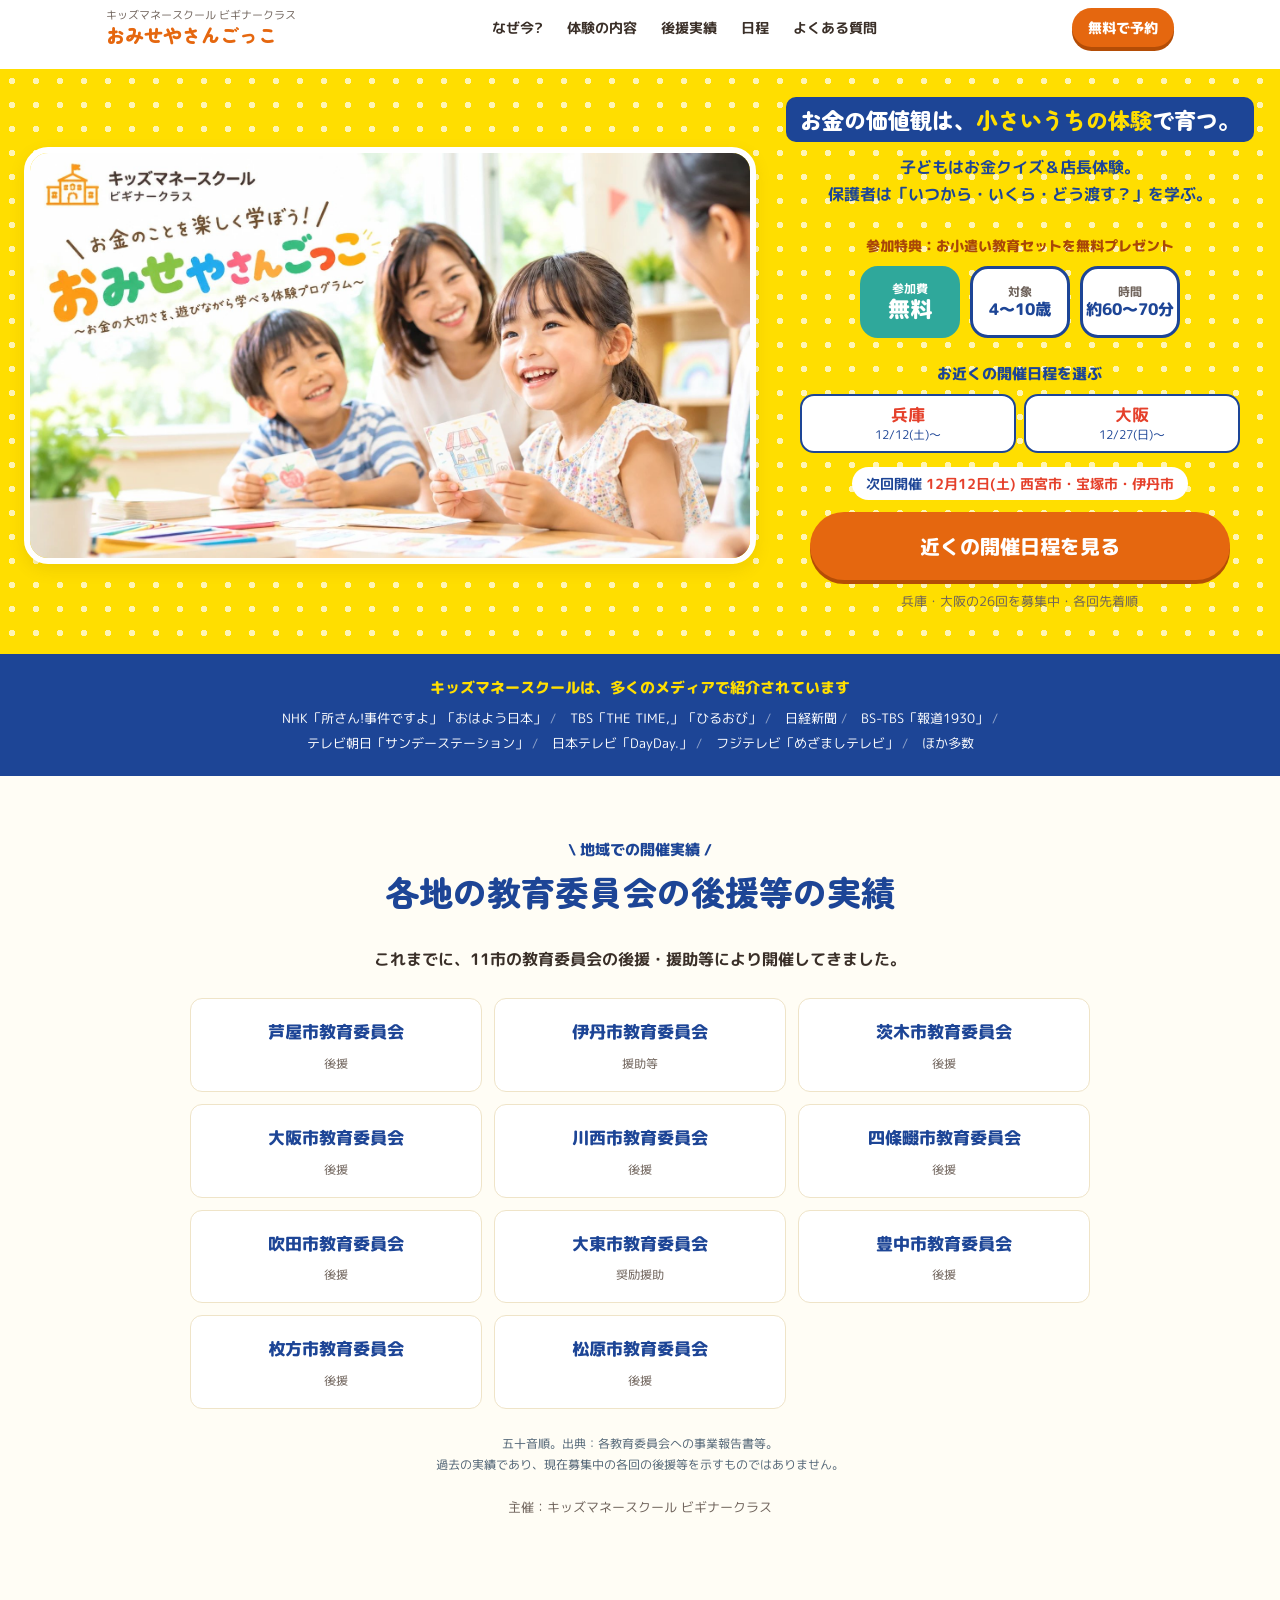
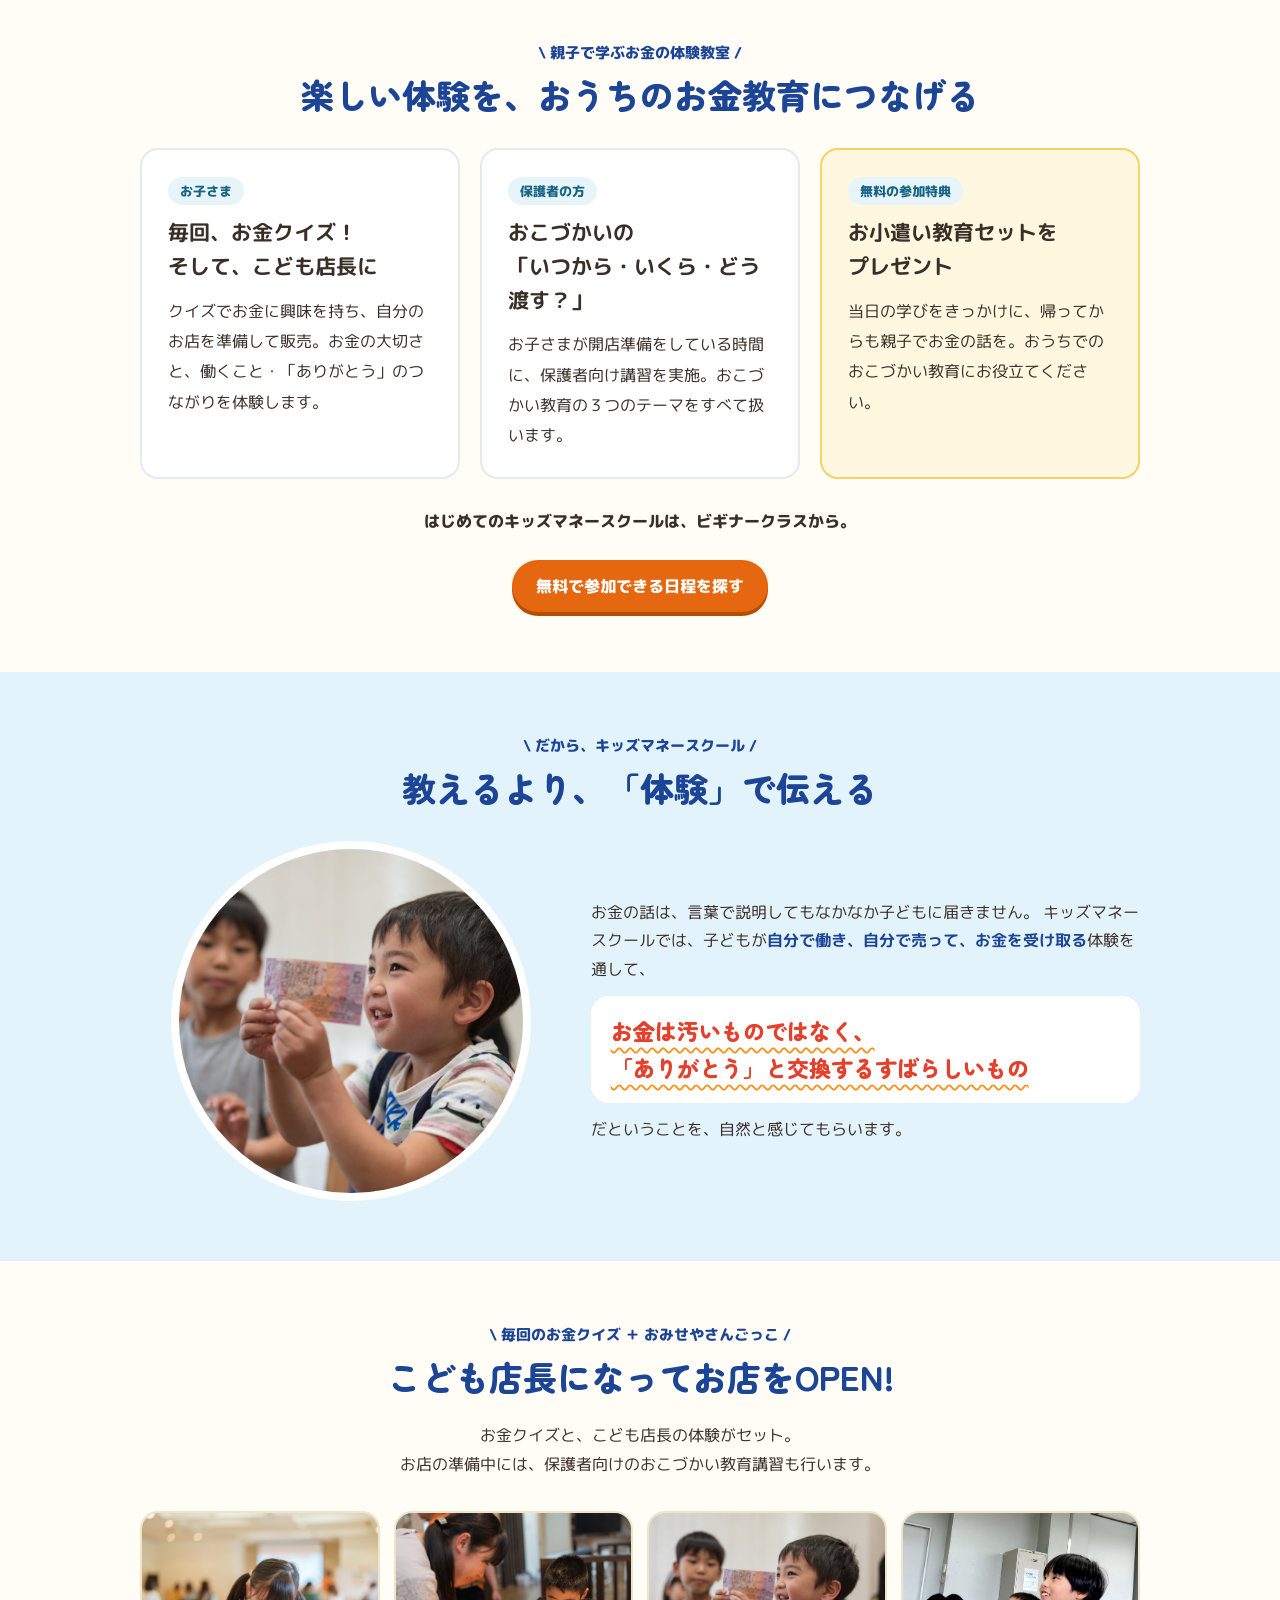
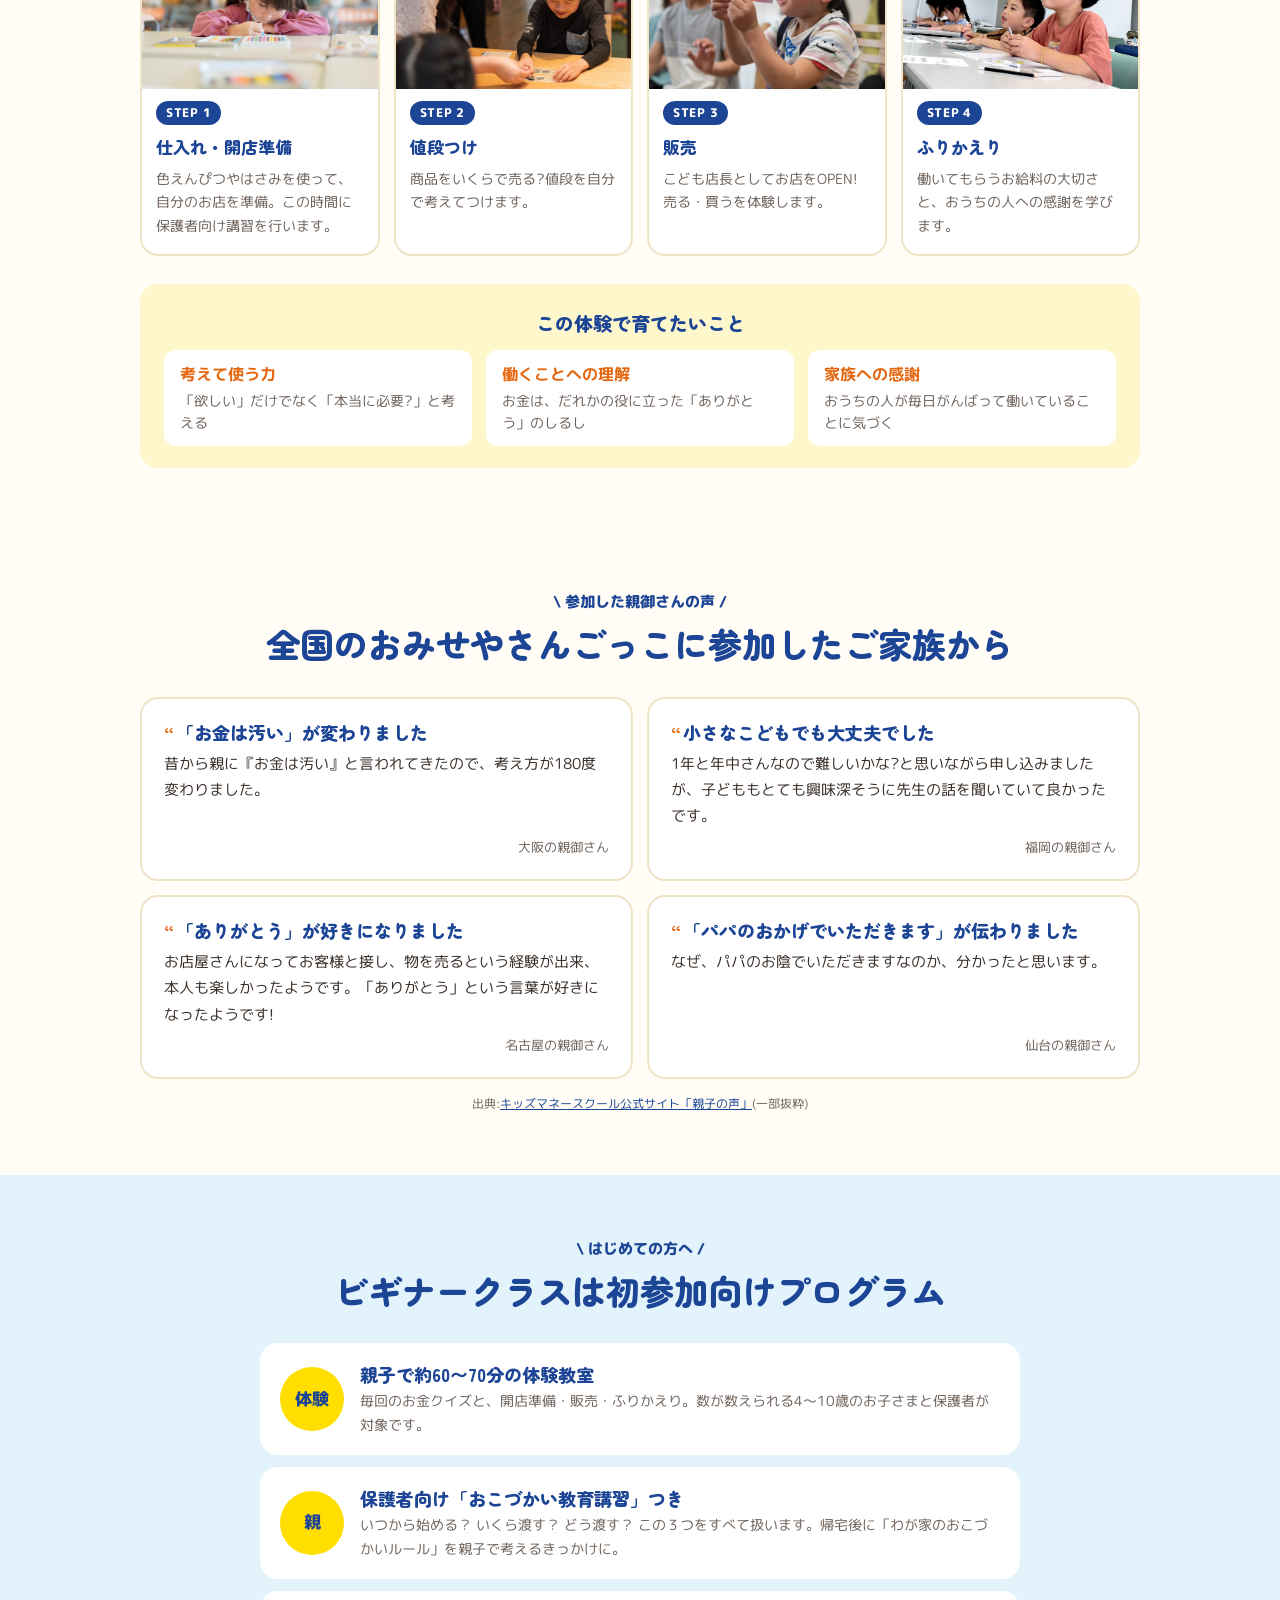
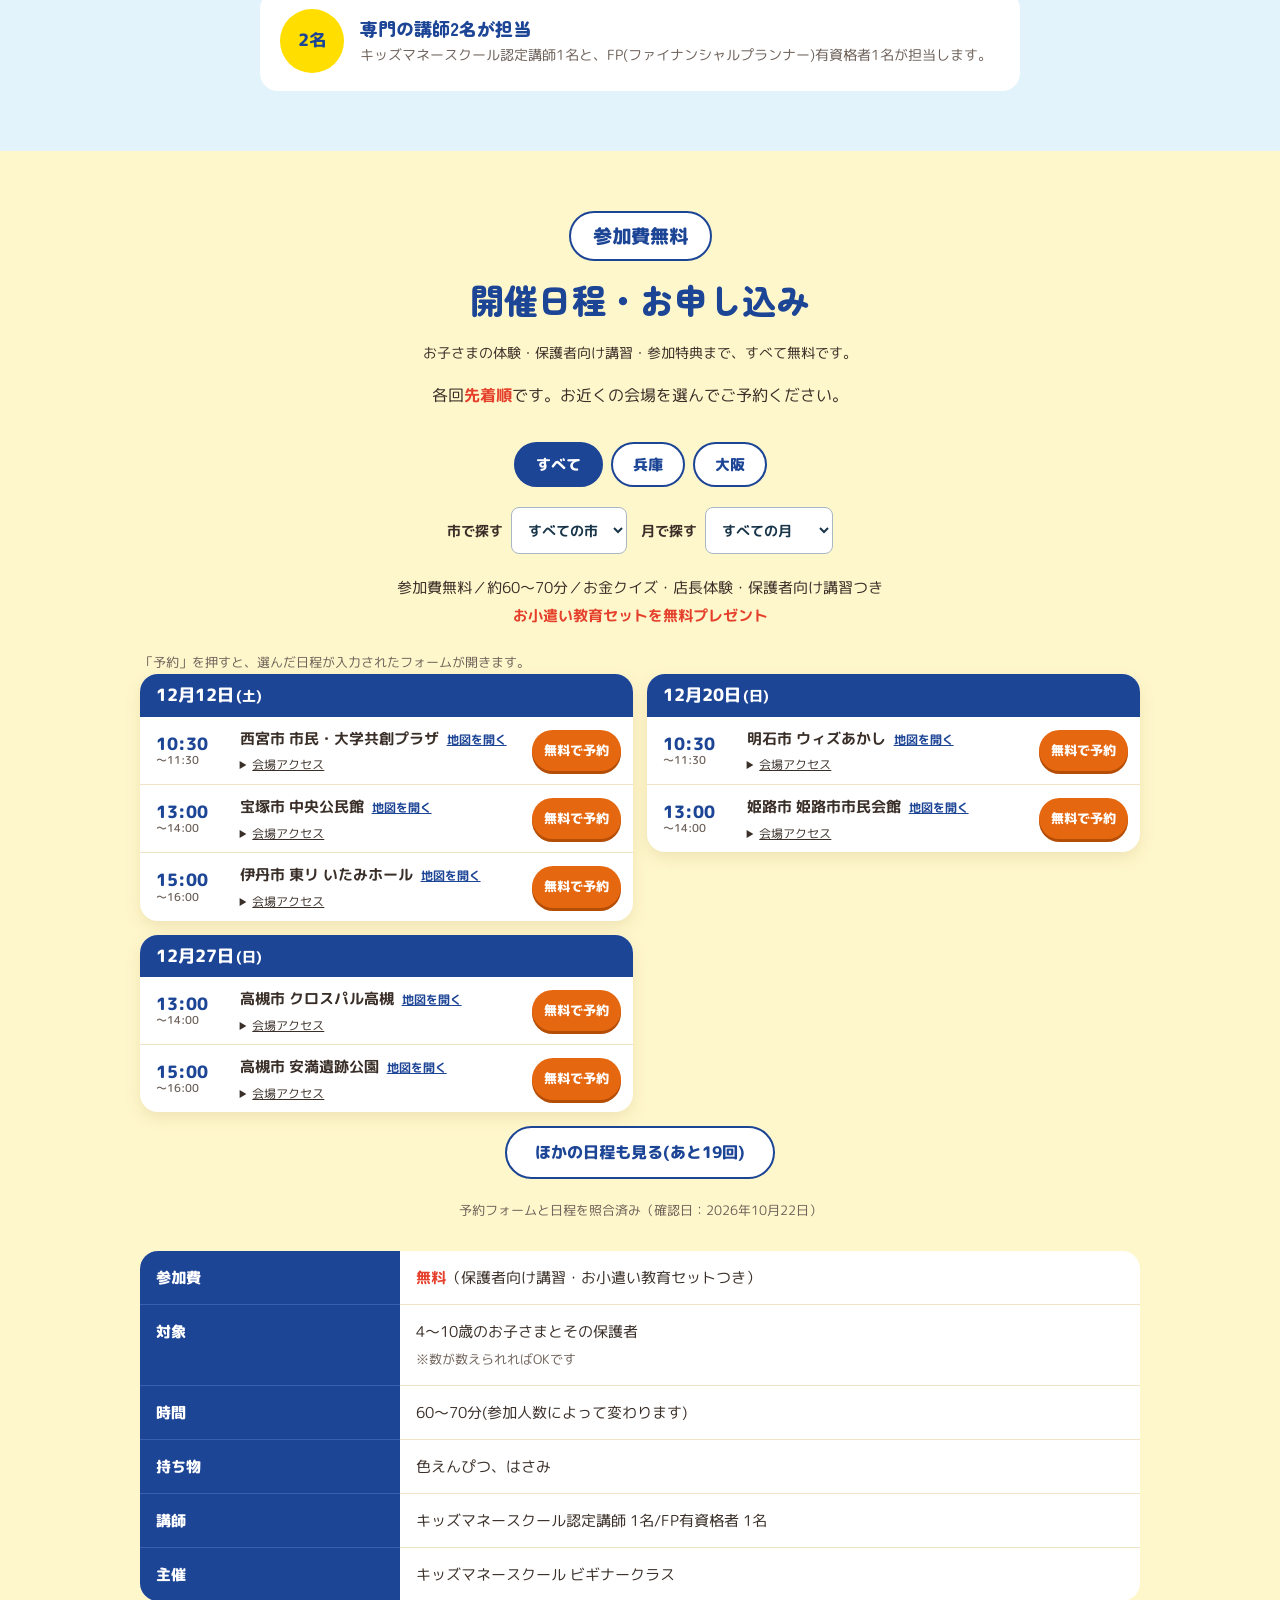
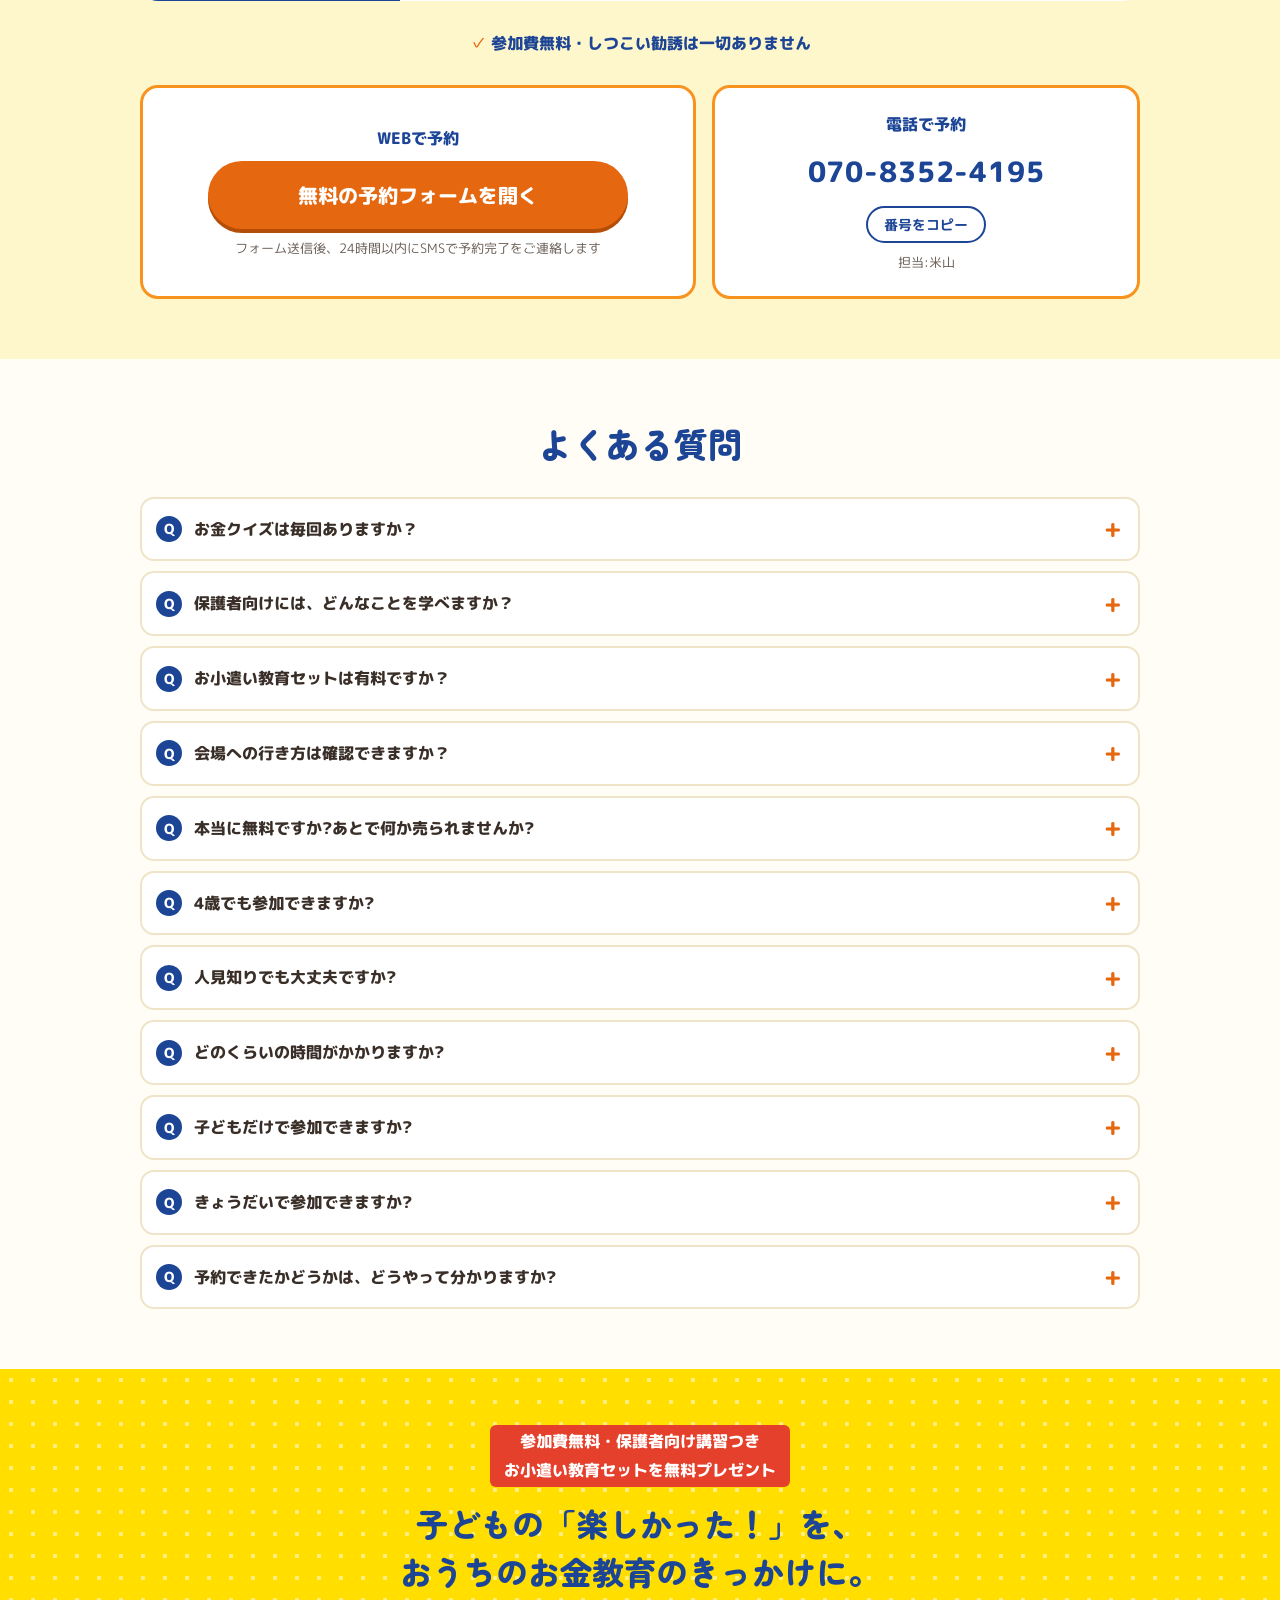
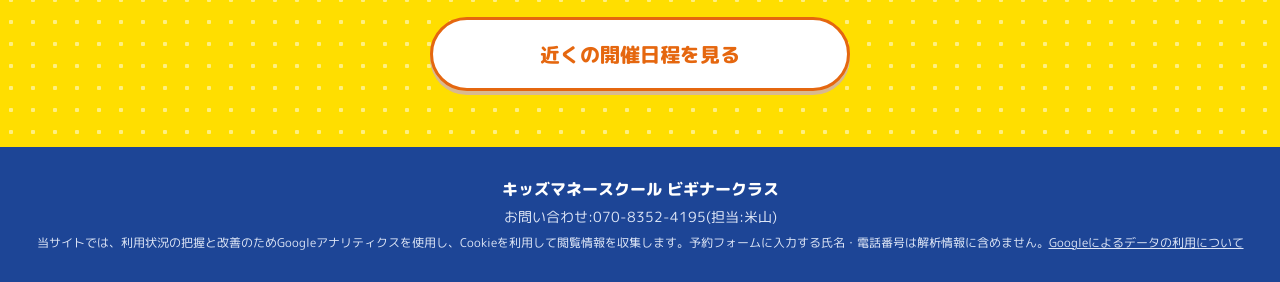
==== commit 141fc398: "報告書で確認した11市の後援等実績を五十音順で常時表示 Updated stylesheet and script versioning, added organizer section with p" ====
--- a/index.html
+++ b/index.html
@@ -8,7 +8,7 @@
 <link rel="preconnect" href="https://fonts.googleapis.com">
 <link rel="preconnect" href="https://fonts.gstatic.com" crossorigin>
 <link href="https://fonts.googleapis.com/css2?family=M+PLUS+Rounded+1c:wght@400;500;700;800&family=Zen+Maru+Gothic:wght@700;900&display=swap" rel="stylesheet">
-<link rel="stylesheet" href="style.css?v=20261022-restore">
+<link rel="stylesheet" href="style.css?v=20261023-support">
 <meta property="og:type" content="website">
 <meta property="og:title" content="おみせやさんごっこ ビギナークラス">
 <meta property="og:description" content="お金の価値観は、小さいうちの体験で育つ。こども店長になって、お金と「ありがとう」の関係を体験する約60〜70分。はじめてのキッズマネースクールはビギナークラスから。参加費無料。">
@@ -1529,6 +1529,7 @@
     <nav class="nav">
       <a href="#why">なぜ今?</a>
       <a href="#flow">体験の内容</a>
+      <a href="#organizer">後援実績</a>
       <a href="#schedule">日程</a>
       <a href="#faq">よくある質問</a>
     </nav>
@@ -1576,6 +1577,27 @@
       <li>フジテレビ「めざましテレビ」</li>
       <li>ほか多数</li>
     </ul>
+  </section>
+
+  <section class="section support" id="organizer">
+    <p class="eyebrow">地域での開催実績</p>
+    <h2 class="section__title">各地の教育委員会の<br class="sp">後援等の実績</h2>
+    <p class="support-intro">これまでに、11市の教育委員会の<br class="sp">後援・援助等により開催してきました。</p>
+    <ul class="support-cities" aria-label="教育委員会の後援等の過去実績・五十音順">
+      <li><strong>芦屋市教育委員会</strong><span>後援</span></li>
+      <li><strong>伊丹市教育委員会</strong><span>援助等</span></li>
+      <li><strong>茨木市教育委員会</strong><span>後援</span></li>
+      <li><strong>大阪市教育委員会</strong><span>後援</span></li>
+      <li><strong>川西市教育委員会</strong><span>後援</span></li>
+      <li><strong>四條畷市教育委員会</strong><span>後援</span></li>
+      <li><strong>吹田市教育委員会</strong><span>後援</span></li>
+      <li><strong>大東市教育委員会</strong><span>奨励援助</span></li>
+      <li><strong>豊中市教育委員会</strong><span>後援</span></li>
+      <li><strong>枚方市教育委員会</strong><span>後援</span></li>
+      <li><strong>松原市教育委員会</strong><span>後援</span></li>
+    </ul>
+    <p class="support-note">五十音順。出典：各教育委員会への事業報告書等。<br>過去の実績であり、現在募集中の各回の後援等を示すものではありません。</p>
+    <p class="support-organizer">主催：キッズマネースクール ビギナークラス</p>
   </section>
 
   <section class="section benefits" id="why">
@@ -1713,23 +1735,7 @@
     </ul>
   </section>
 
-  <section class="section support" id="organizer">
-    <p class="eyebrow">主催・地域での開催実績</p>
-    <h2 class="section__title">地域の親子に、<br class="sp">お金を学ぶ体験を</h2>
-    <p class="section__lead">主催：キッズマネースクール ビギナークラス</p>
-    <p>吹田市・茨木市・豊中市・川西市の教育委員会の後援名義で開催した実績があります。</p>
-    <details class="support-details"><summary>過去の開催実績と、事業報告書の記載を見る</summary>
-      <div class="support-grid">
-        <article><h3>吹田市教育委員会</h3><p>2026年7月26日〜8月11日／吹田市文化会館・豊一市民センター・千里丘市民センター・千里市民センター</p><blockquote>「令和８年６月２４日付け ８吹地ま第47-15号で後援等を受けた事業」</blockquote><small>「吹田市教育委員会後援等終了報告書」2026年8月12日付より</small></article>
-        <article><h3>茨木市教育委員会</h3><p>2026年6月20日／茨木市文化・子育て複合施設 おにクル</p><blockquote>「2026年5月1日付け茨教社第69-006号において後援等の承認を受けた事業」</blockquote><small>「茨木市教育委員会後援等承認事業報告書」2026年8月10日付より</small></article>
-        <article><h3>豊中市教育委員会</h3><p>2025年12月7日／千里文化センターコラボ 多目的スペース</p><blockquote>「貴教育委員会の後援名義使用の承認を得て開催いたしました事業」</blockquote><small>「豊中市教育委員会後援名義使用事業実施報告書」2026年1月18日付より</small></article>
-        <article><h3>川西市教育委員会</h3><p>2025年12月6日／キセラ川西プラザ</p><blockquote>「後援名義の使用許可を受けた事業について、下記のとおり実施しましたので報告します。」</blockquote><small>「川西市教育委員会後援名義使用事業完了報告書」2026年1月18日付より</small></article>
-      </div>
-      <p class="support-note">主催者作成の事業報告書より必要部分を引用（改行・空白を整理）。過去の開催実績であり、今後のすべての開催回の後援を示すものではありません。</p>
-    </details>
-  </section>
-
-  <!-- ⑦ 行動:日程と申込み -->
+<!-- ⑦ 行動:日程と申込み -->
   <section class="section section--yellow" id="schedule">
     <p class="schedule-free">参加費無料</p>
     <h2 class="section__title">開催日程・お申し込み</h2>
@@ -1832,6 +1838,6 @@
 </div>
 
 <script src="schedule-data.js"></script>
-<script src="script.js?v=20261022-restore"></script>
+<script src="script.js?v=20261023-support"></script>
 </body>
 </html>
--- a/style.css
+++ b/style.css
@@ -513,3 +513,13 @@
 .schedule-fee-note{text-align:center;font-size:14px;line-height:1.8;margin:-12px auto 24px}
 .slot__btn{font-size:13px;padding:9px 12px}
 @media(max-width:600px){.slot__btn{font-size:12px;padding:10px}.slot{gap:8px;padding-left:12px}.schedule-fee-note{font-size:13px}}
+
+/* 教育委員会の実績を五十音順で常時表示 */
+.support-cities{display:grid;grid-template-columns:repeat(3,minmax(0,1fr));gap:12px;margin:24px auto;max-width:900px}
+.support-cities li{display:flex;flex-direction:column;align-items:center;justify-content:center;gap:7px;background:var(--white);border:1px solid var(--line);border-radius:12px;padding:18px 10px;text-align:center}
+.support-cities strong{font-size:17px;color:var(--navy);font-weight:800;white-space:nowrap}
+.support-cities span{font-size:12px;color:var(--ink-sub);line-height:1.5}
+.support-intro{text-align:center;font-weight:700;line-height:1.9}
+.support>.support-note{text-align:center;margin:18px auto 0;max-width:900px}
+.support-organizer{text-align:center;font-size:13px;margin-top:20px;color:var(--ink-sub)}
+@media(max-width:600px){.support-cities{grid-template-columns:repeat(2,minmax(0,1fr));gap:10px;margin:20px auto}.support-cities li{padding:14px 5px}.support-cities strong{font-size:14px}.support-cities span{font-size:11px}.support-intro{font-size:14px}.support .section__title{margin-bottom:18px}}
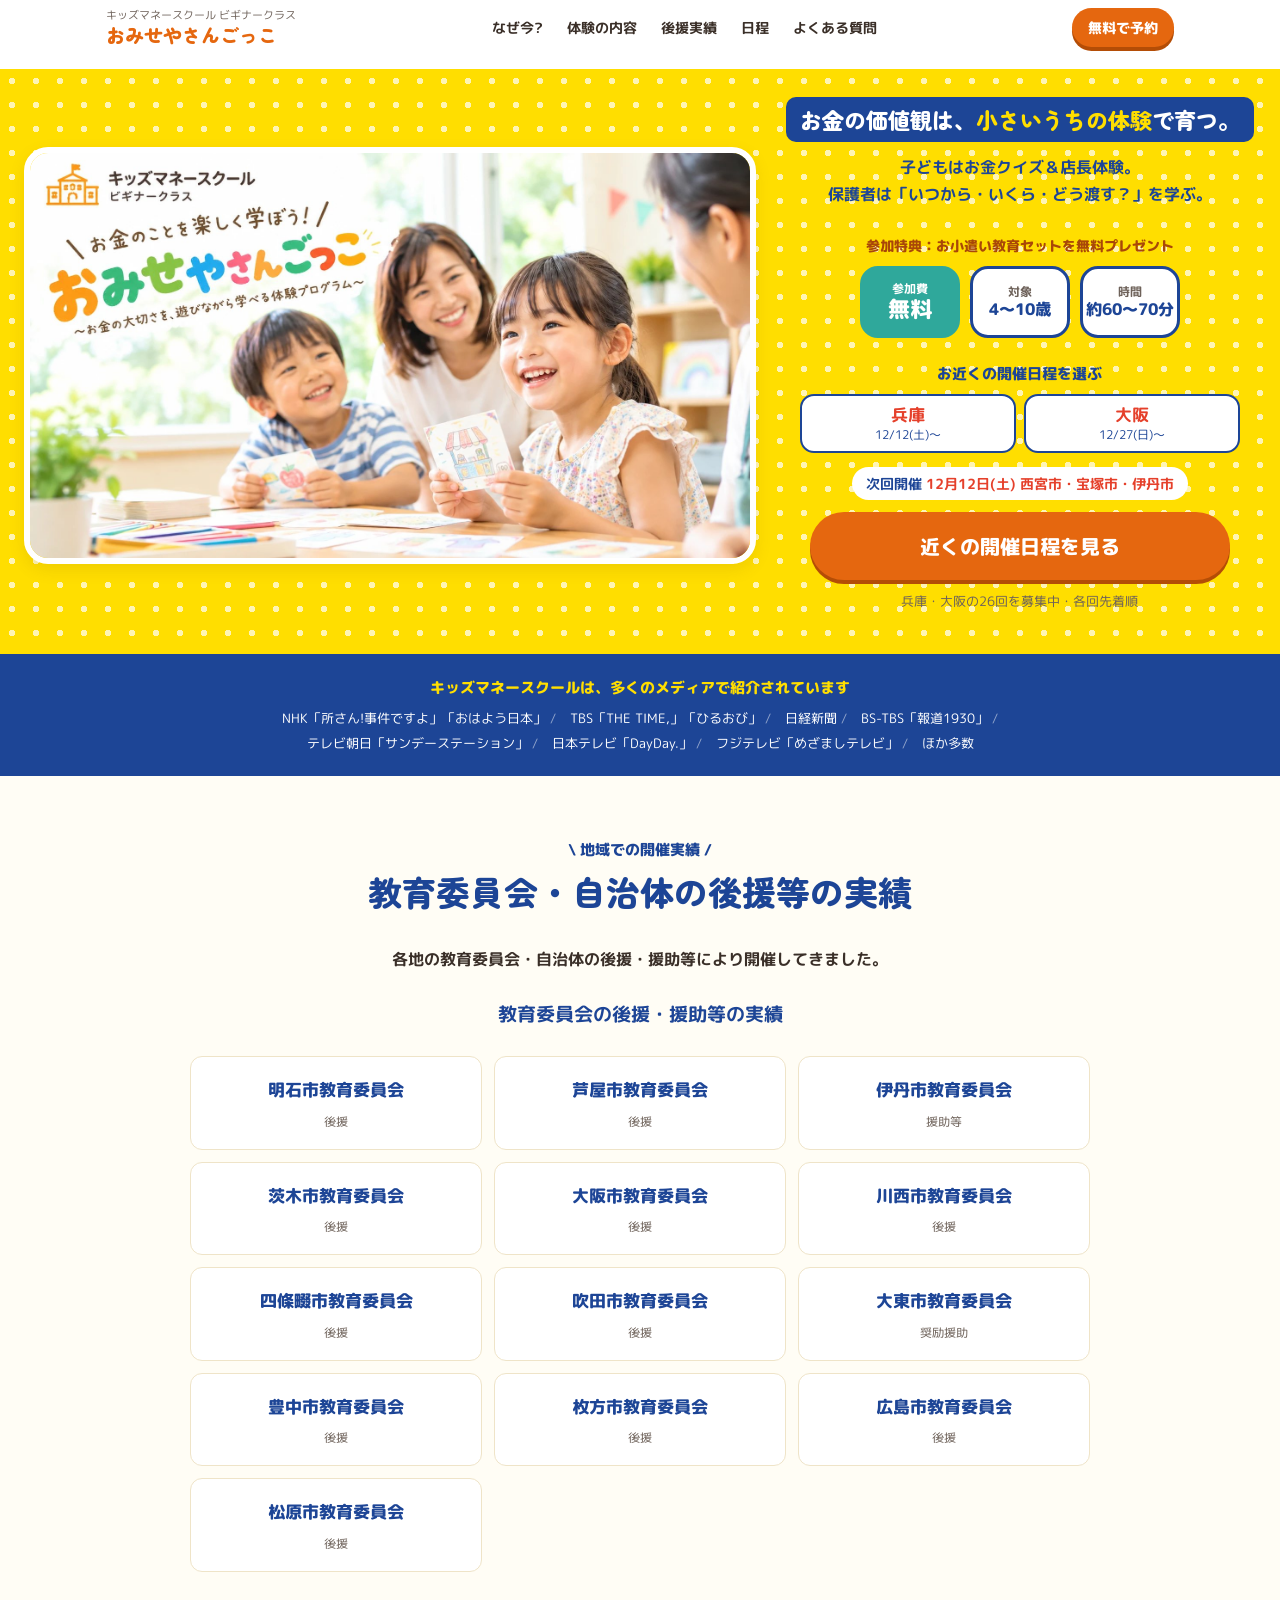
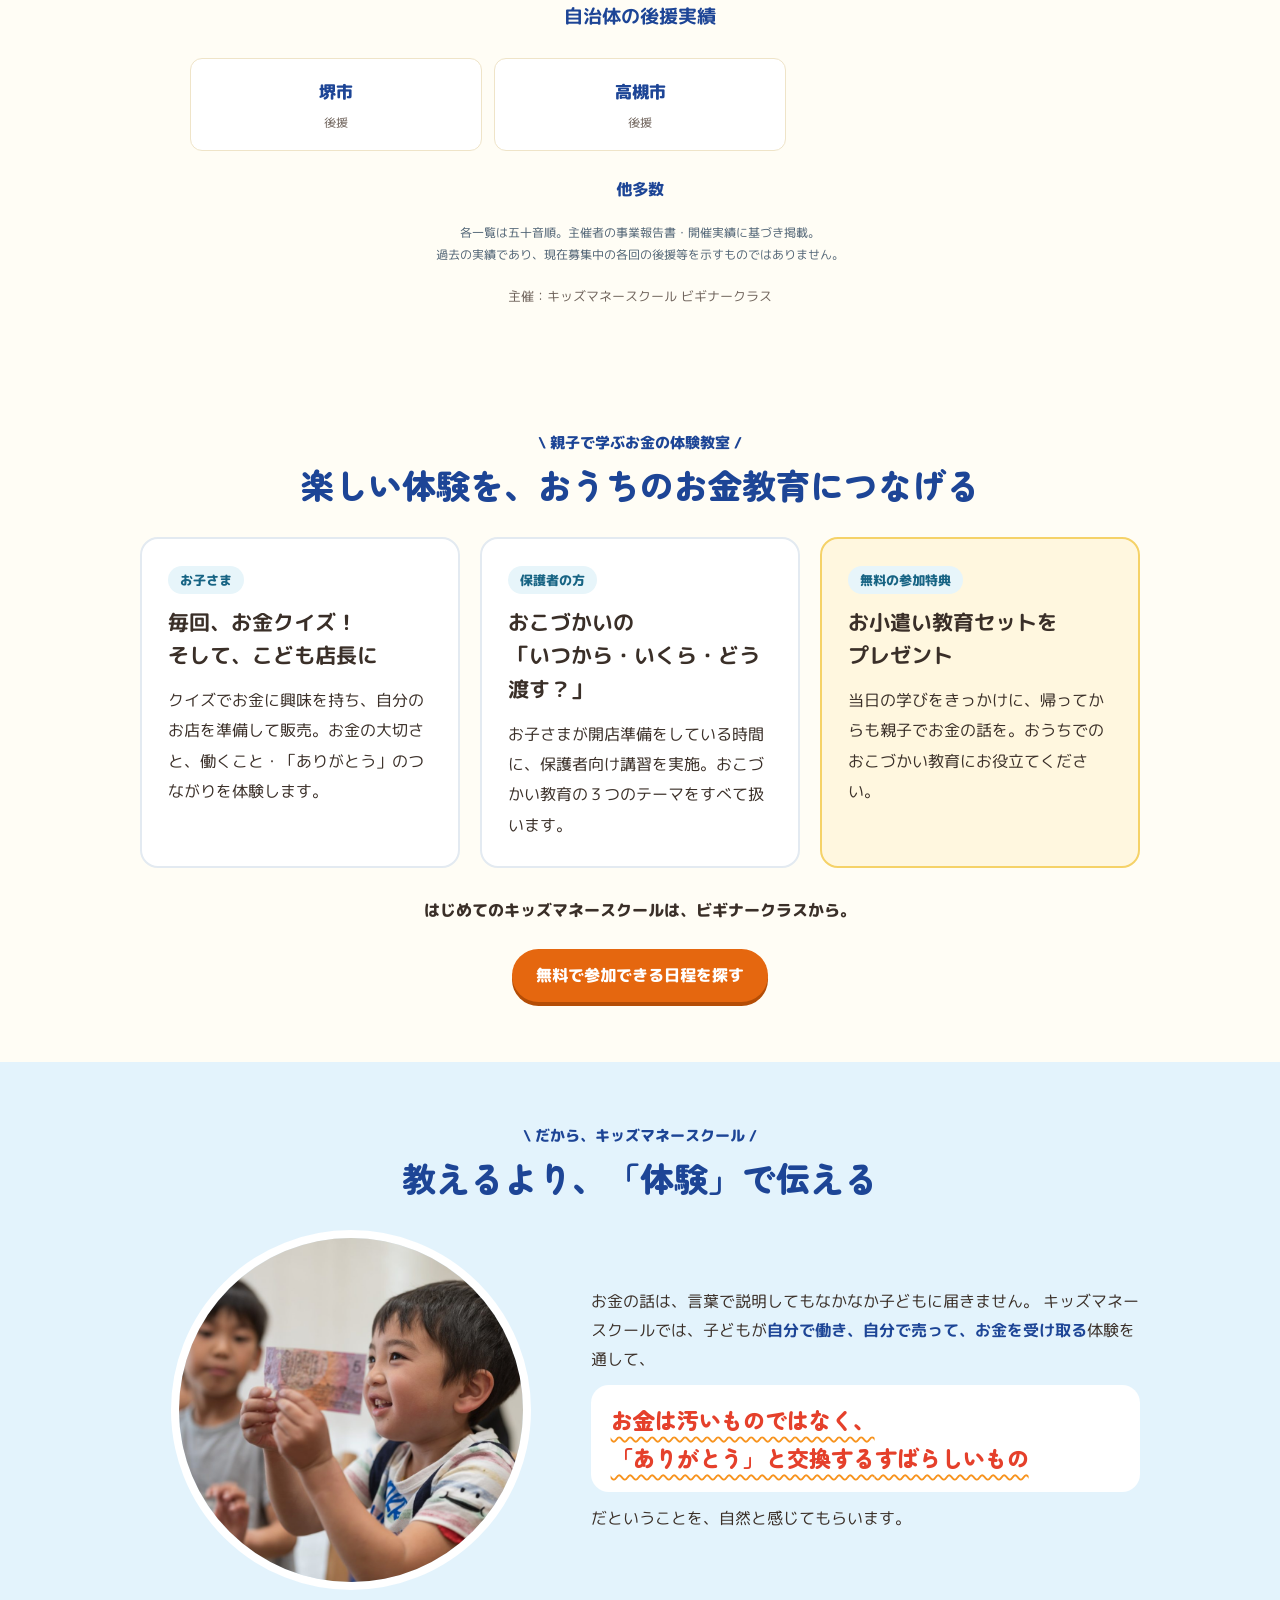
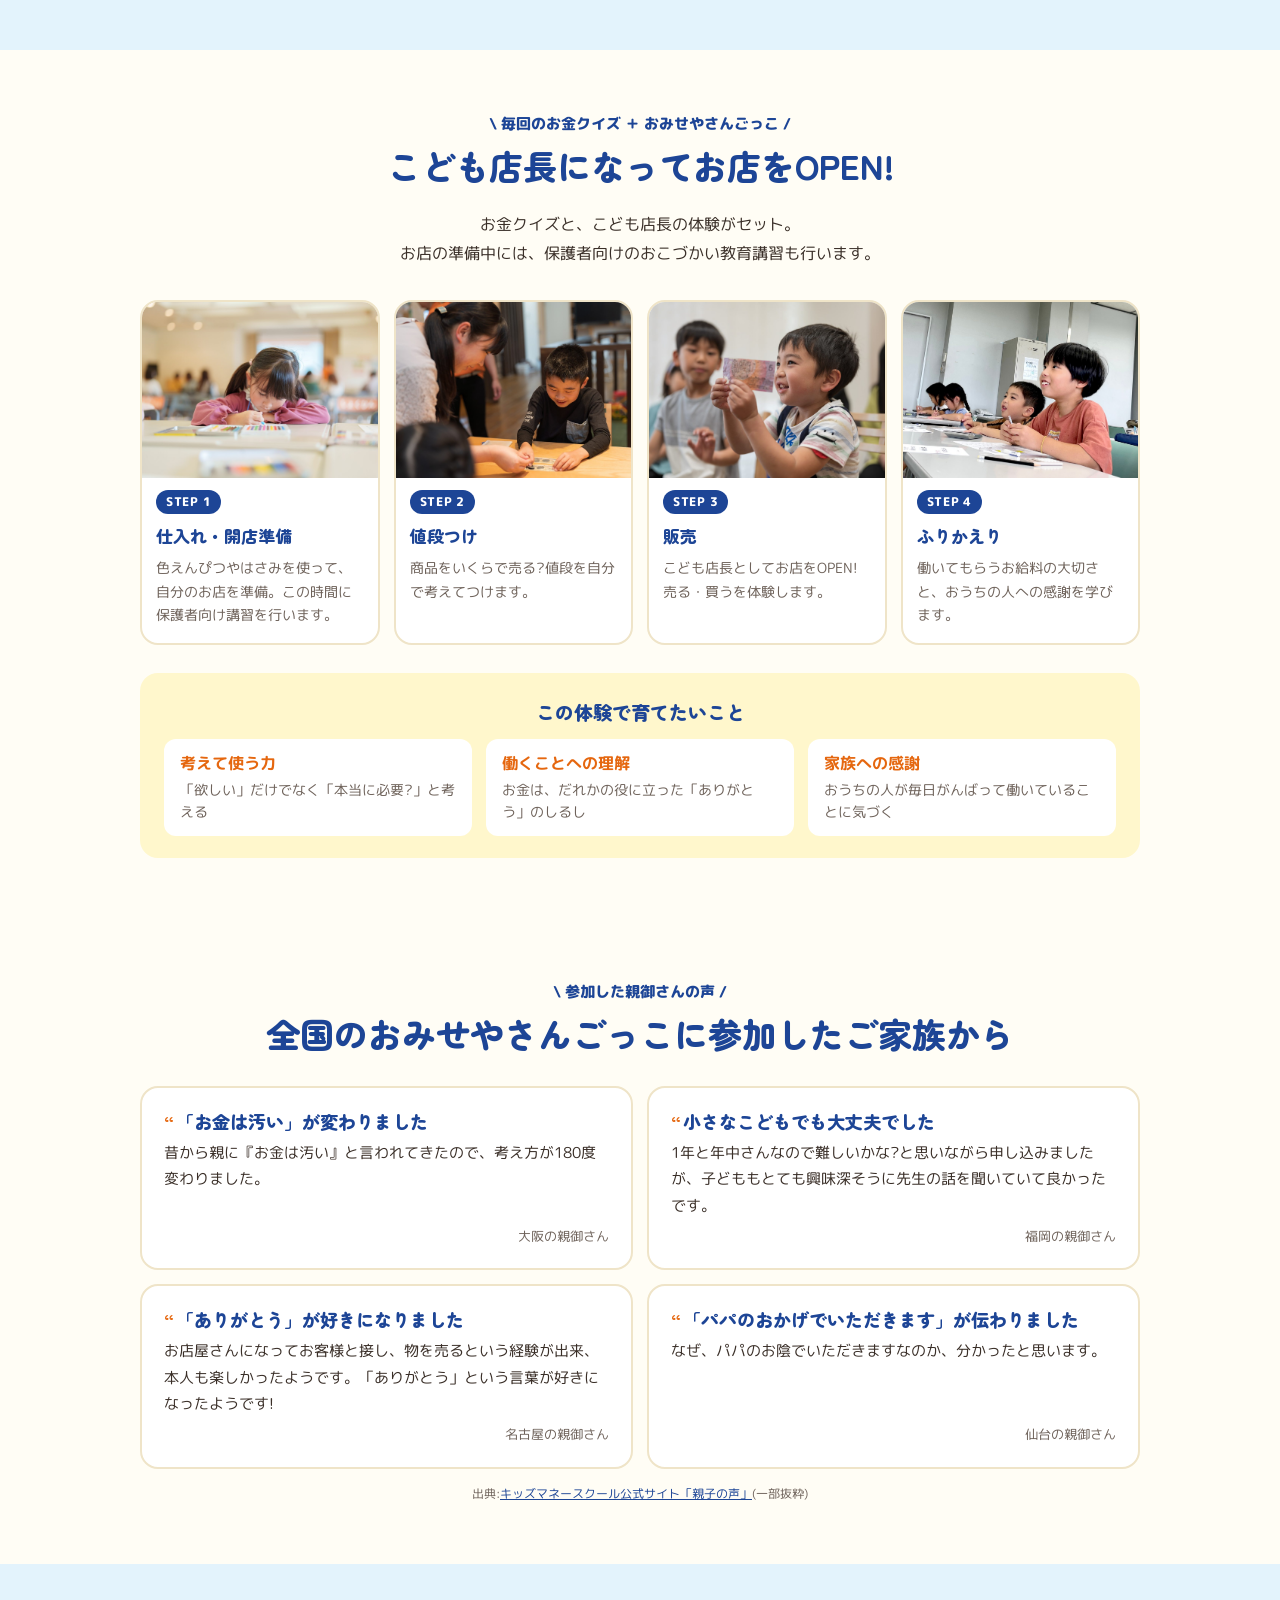
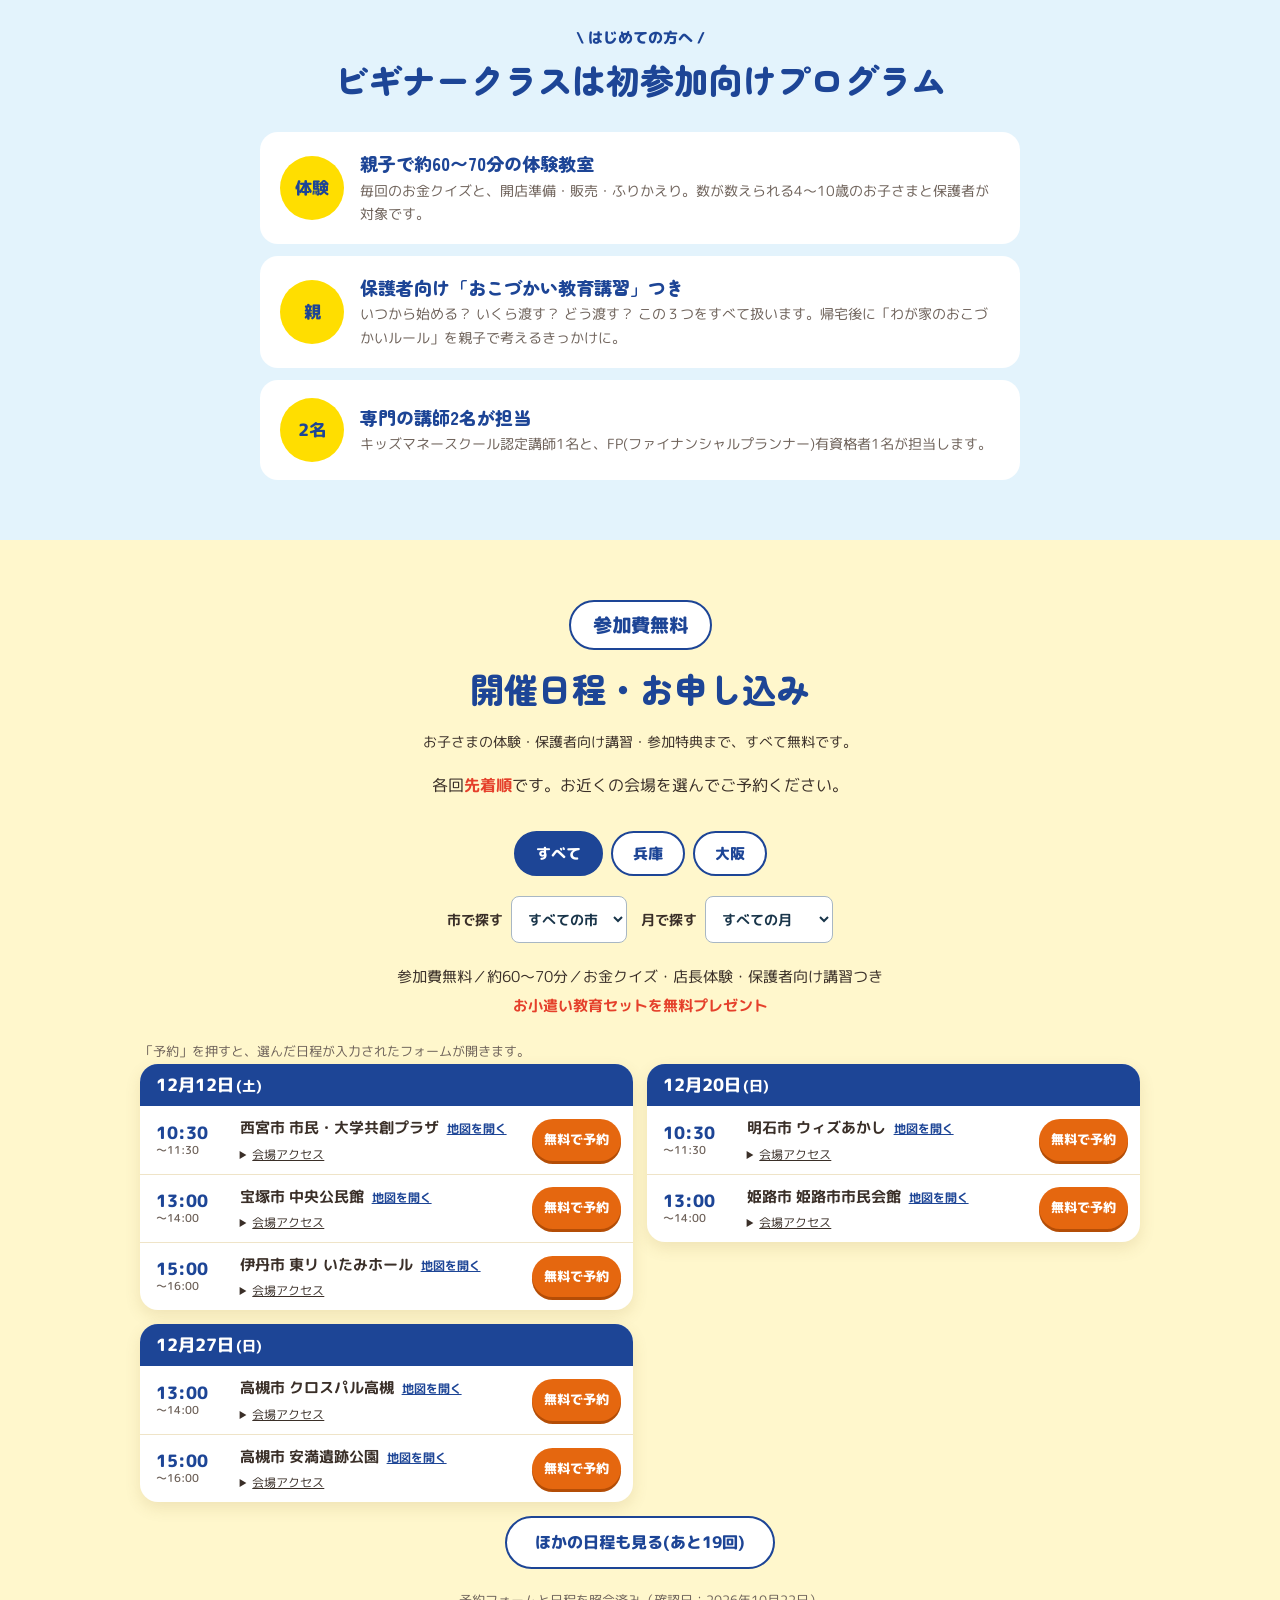
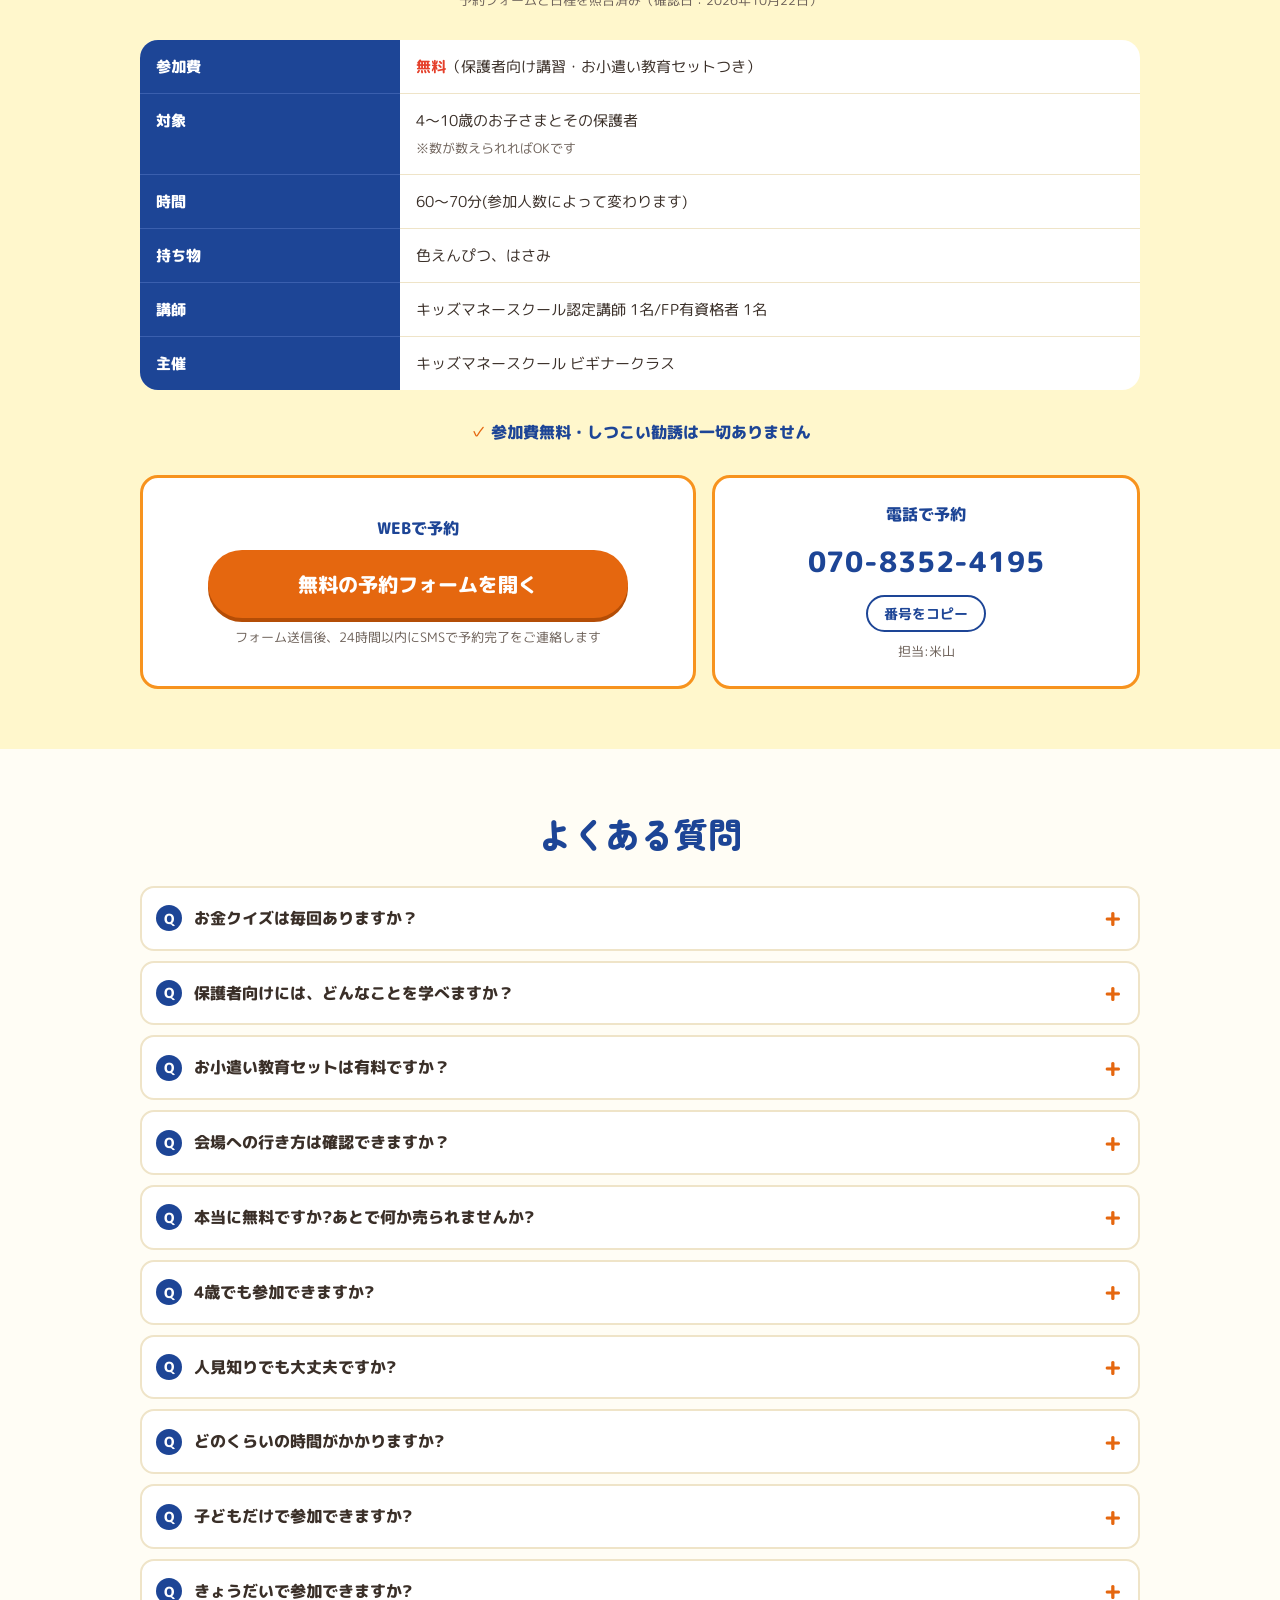
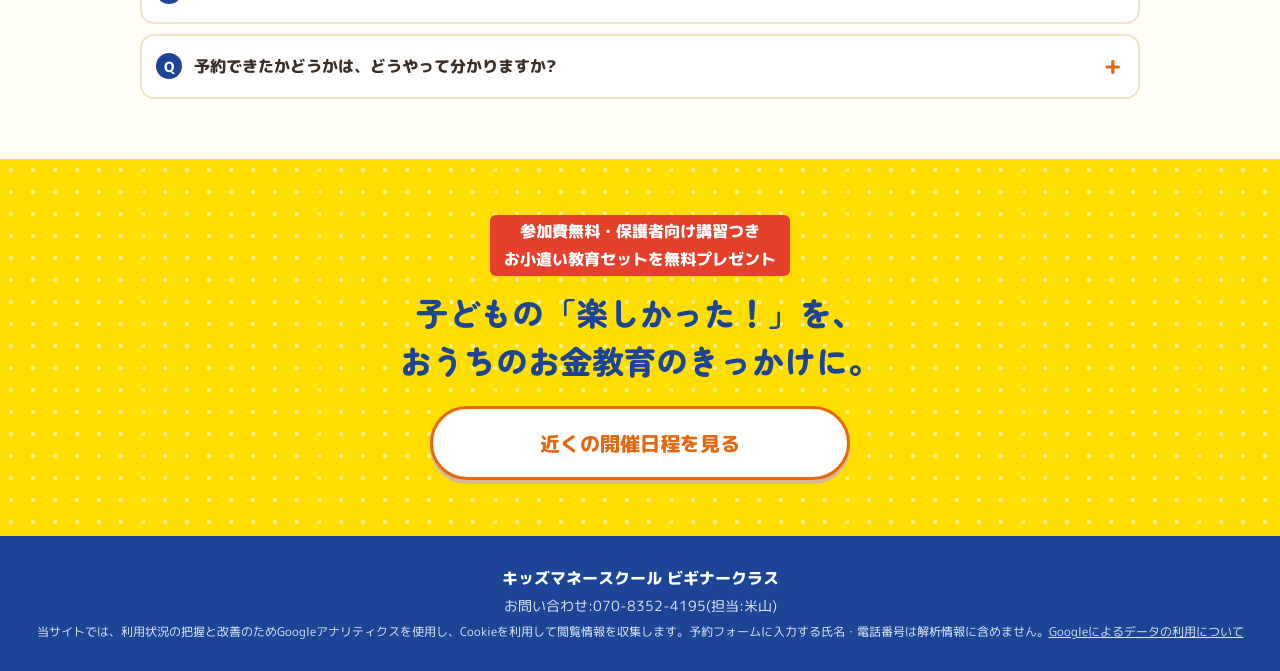
==== commit 1fd4d073: "明石・広島の教育委員会と堺・高槻の市後援実績、他多数を追加 Updated stylesheet and script versioning for support." ====
--- a/index.html
+++ b/index.html
@@ -8,7 +8,7 @@
 <link rel="preconnect" href="https://fonts.googleapis.com">
 <link rel="preconnect" href="https://fonts.gstatic.com" crossorigin>
 <link href="https://fonts.googleapis.com/css2?family=M+PLUS+Rounded+1c:wght@400;500;700;800&family=Zen+Maru+Gothic:wght@700;900&display=swap" rel="stylesheet">
-<link rel="stylesheet" href="style.css?v=20261023-support">
+<link rel="stylesheet" href="style.css?v=20261023-support-more">
 <meta property="og:type" content="website">
 <meta property="og:title" content="おみせやさんごっこ ビギナークラス">
 <meta property="og:description" content="お金の価値観は、小さいうちの体験で育つ。こども店長になって、お金と「ありがとう」の関係を体験する約60〜70分。はじめてのキッズマネースクールはビギナークラスから。参加費無料。">
@@ -1581,9 +1581,11 @@
 
   <section class="section support" id="organizer">
     <p class="eyebrow">地域での開催実績</p>
-    <h2 class="section__title">各地の教育委員会の<br class="sp">後援等の実績</h2>
-    <p class="support-intro">これまでに、11市の教育委員会の<br class="sp">後援・援助等により開催してきました。</p>
+    <h2 class="section__title">教育委員会・自治体の<br class="sp">後援等の実績</h2>
+    <p class="support-intro">各地の教育委員会・自治体の<br class="sp">後援・援助等により開催してきました。</p>
+    <h3 style="text-align:center;color:var(--navy);margin-top:24px">教育委員会の後援・援助等の実績</h3>
     <ul class="support-cities" aria-label="教育委員会の後援等の過去実績・五十音順">
+      <li><strong>明石市教育委員会</strong><span>後援</span></li>
       <li><strong>芦屋市教育委員会</strong><span>後援</span></li>
       <li><strong>伊丹市教育委員会</strong><span>援助等</span></li>
       <li><strong>茨木市教育委員会</strong><span>後援</span></li>
@@ -1594,9 +1596,16 @@
       <li><strong>大東市教育委員会</strong><span>奨励援助</span></li>
       <li><strong>豊中市教育委員会</strong><span>後援</span></li>
       <li><strong>枚方市教育委員会</strong><span>後援</span></li>
+      <li><strong>広島市教育委員会</strong><span>後援</span></li>
       <li><strong>松原市教育委員会</strong><span>後援</span></li>
     </ul>
-    <p class="support-note">五十音順。出典：各教育委員会への事業報告書等。<br>過去の実績であり、現在募集中の各回の後援等を示すものではありません。</p>
+    <h3 style="text-align:center;color:var(--navy);margin-top:28px">自治体の後援実績</h3>
+    <ul class="support-cities" aria-label="自治体の過去の後援実績・五十音順">
+      <li><strong>堺市</strong><span>後援</span></li>
+      <li><strong>高槻市</strong><span>後援</span></li>
+    </ul>
+    <p style="text-align:center;font-weight:800;color:var(--navy);margin-top:18px">他多数</p>
+    <p class="support-note">各一覧は五十音順。主催者の事業報告書・開催実績に基づき掲載。<br>過去の実績であり、現在募集中の各回の後援等を示すものではありません。</p>
     <p class="support-organizer">主催：キッズマネースクール ビギナークラス</p>
   </section>
 
@@ -1838,6 +1847,6 @@
 </div>
 
 <script src="schedule-data.js"></script>
-<script src="script.js?v=20261023-support"></script>
+<script src="script.js?v=20261023-support-more"></script>
 </body>
 </html>
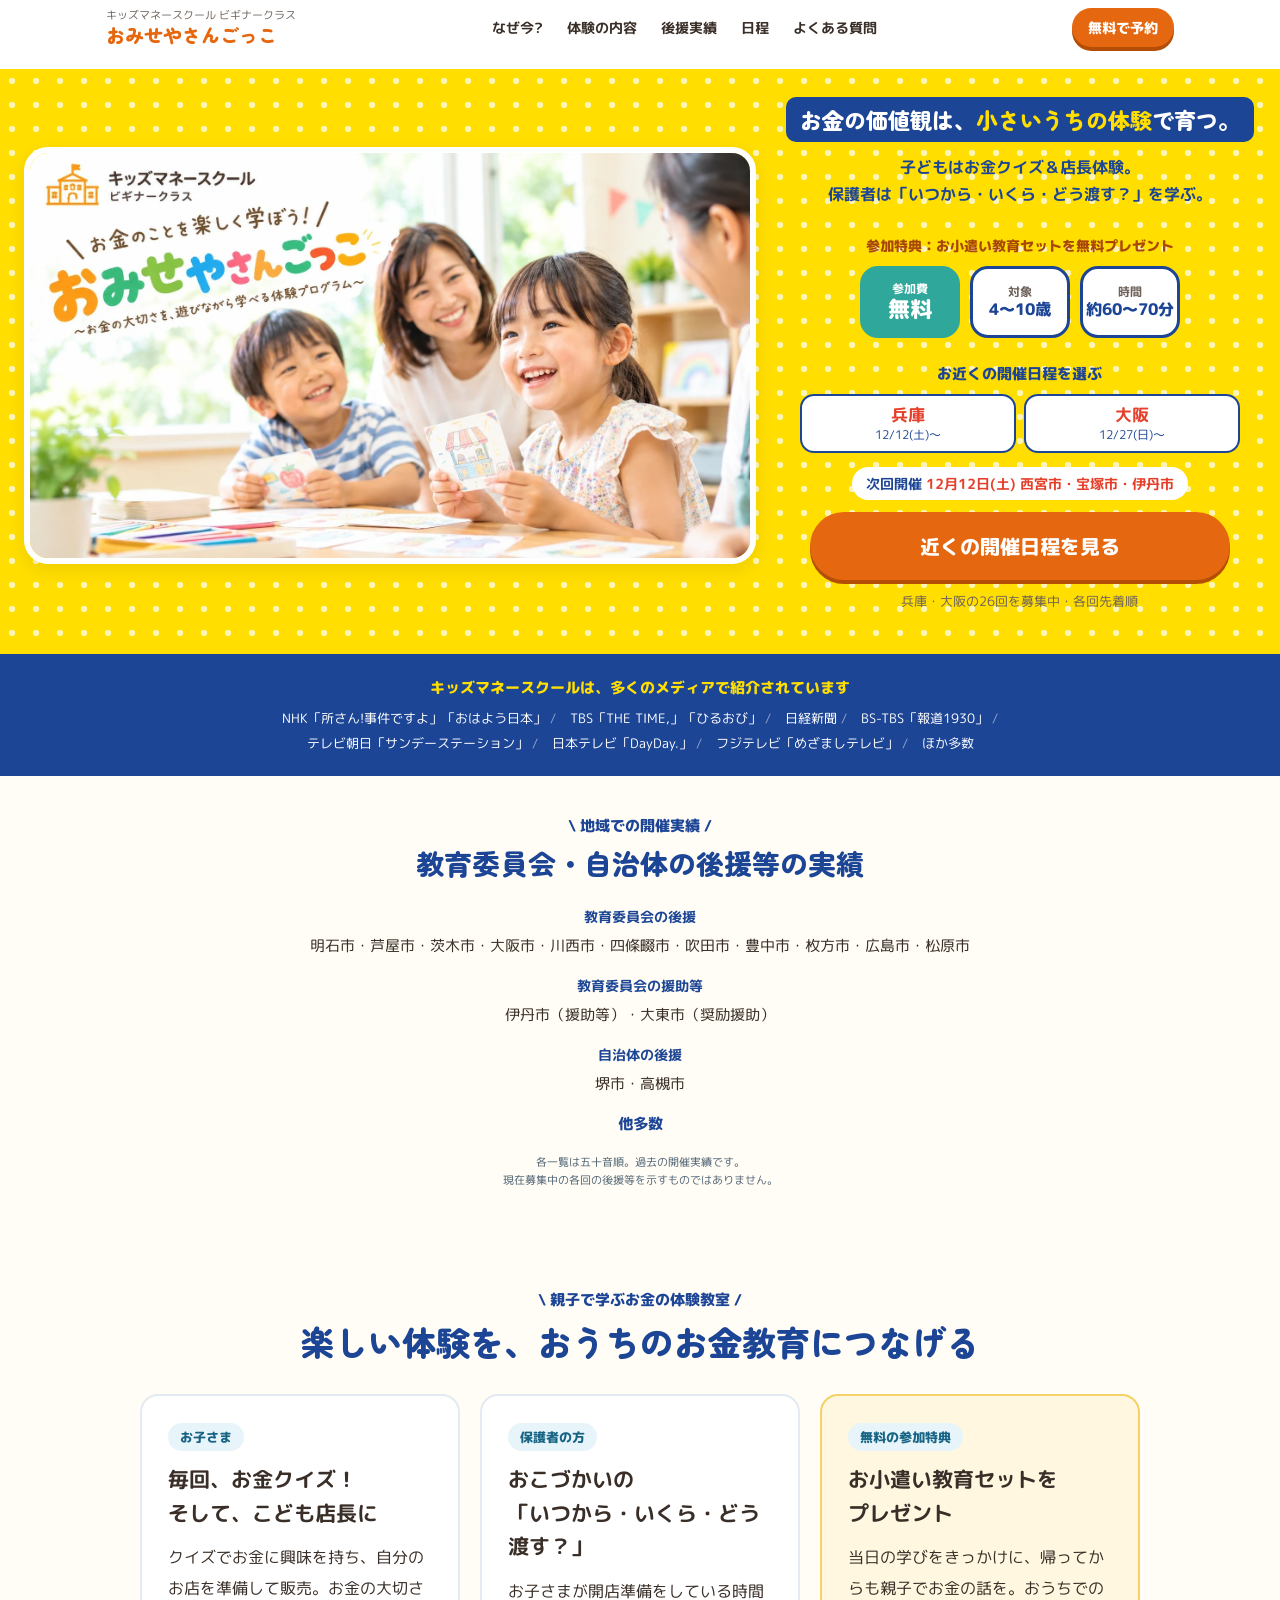
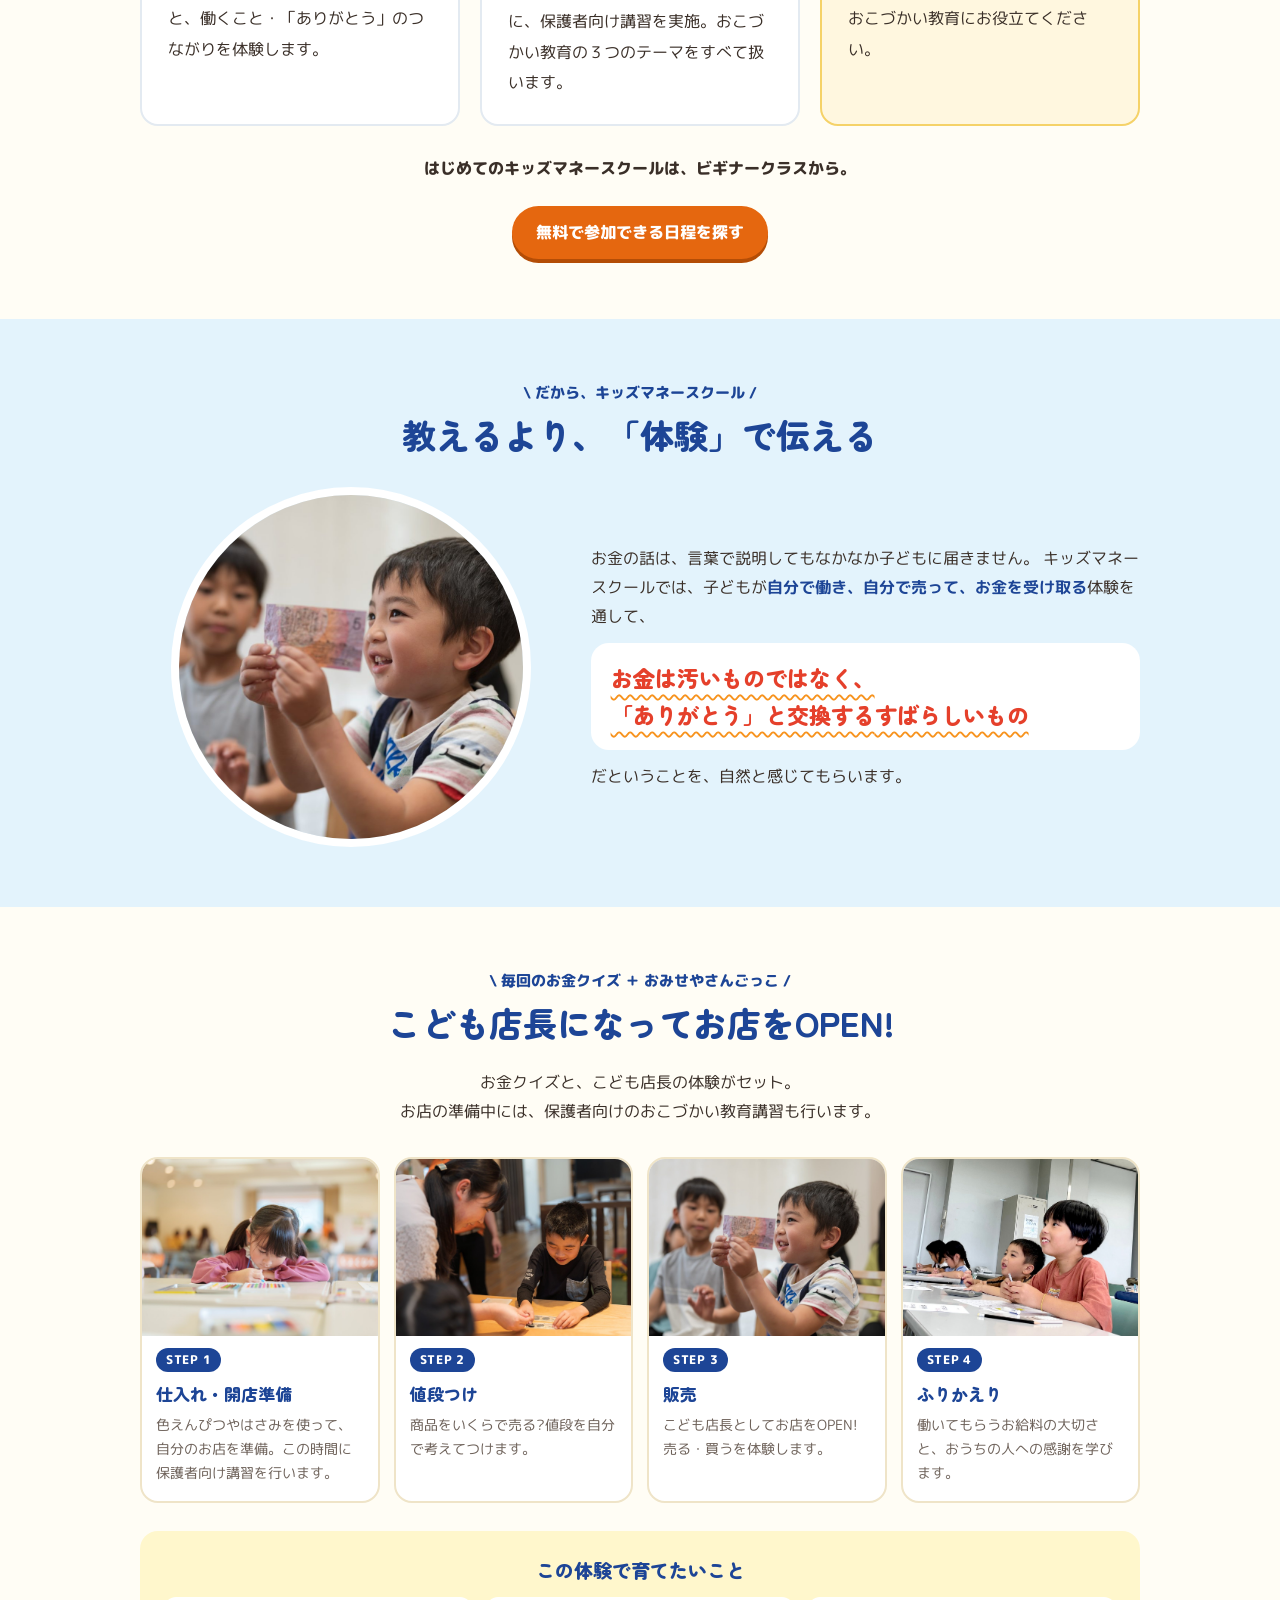
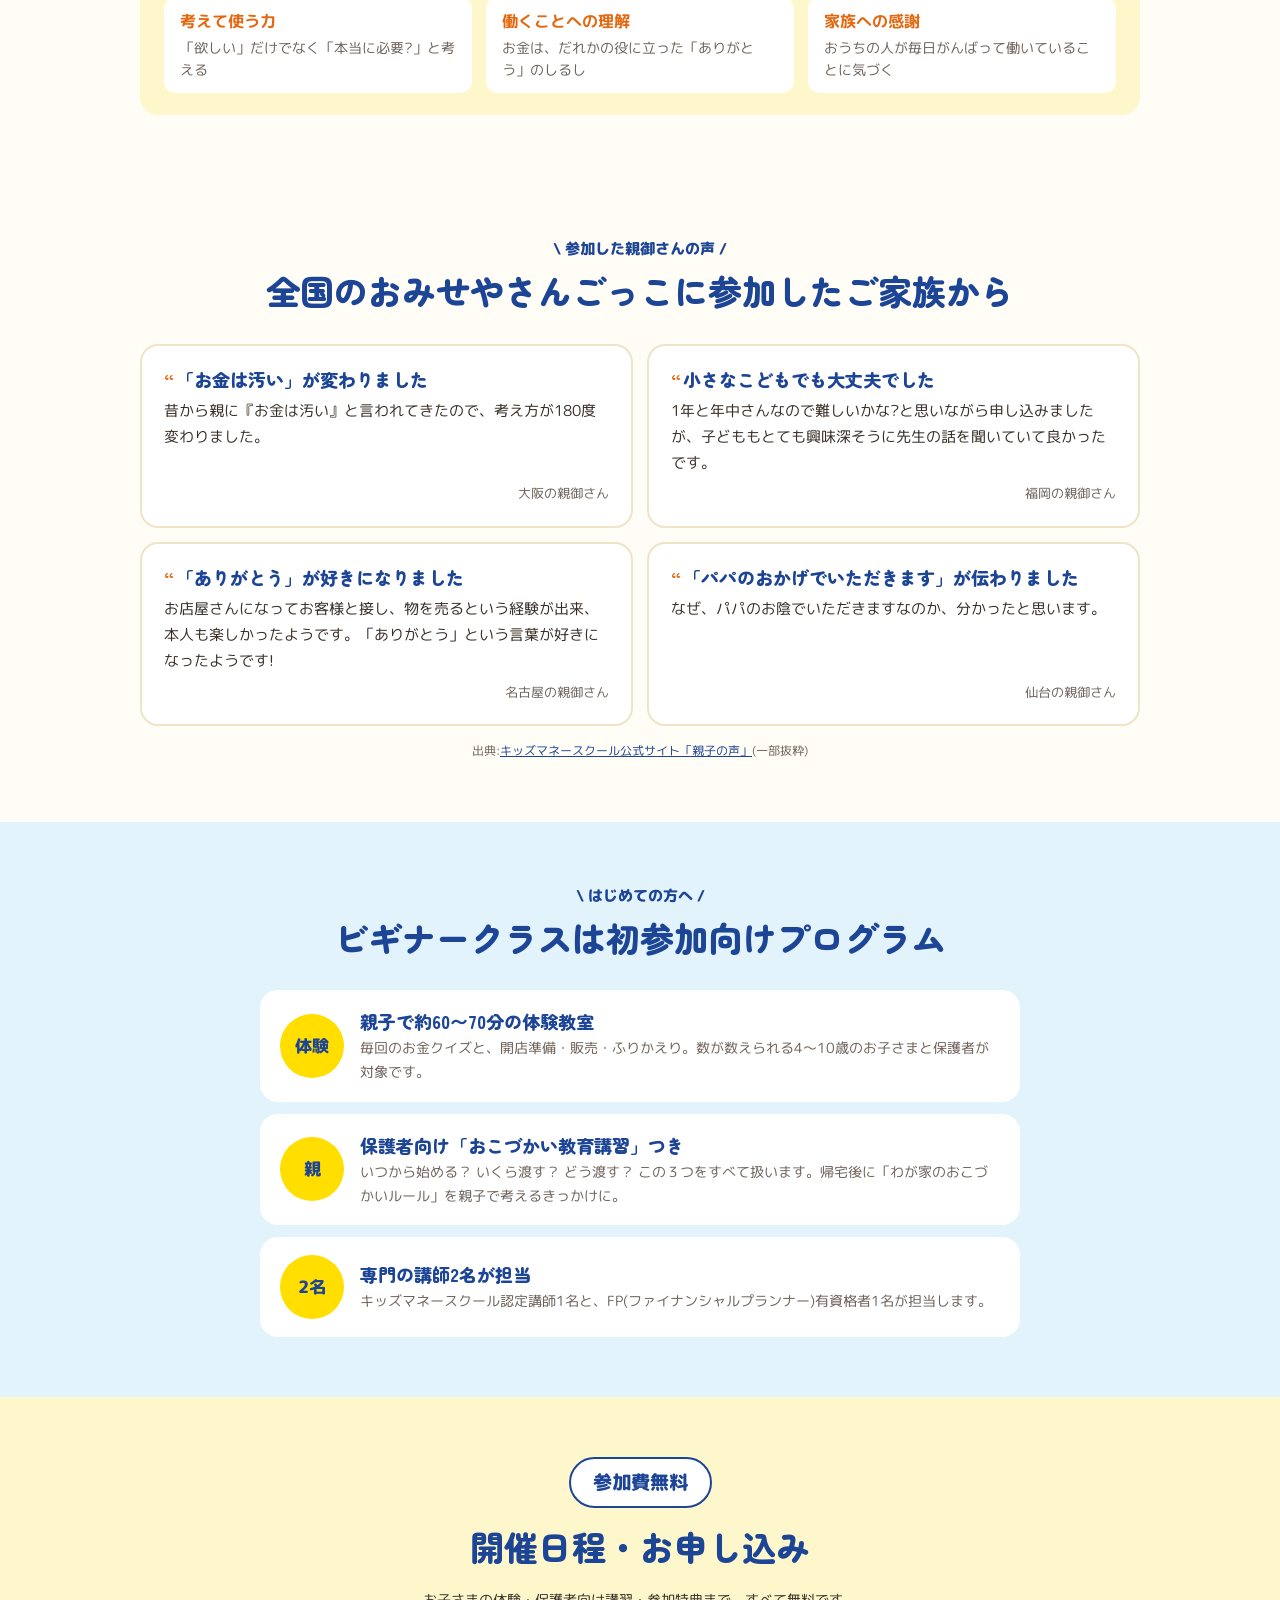
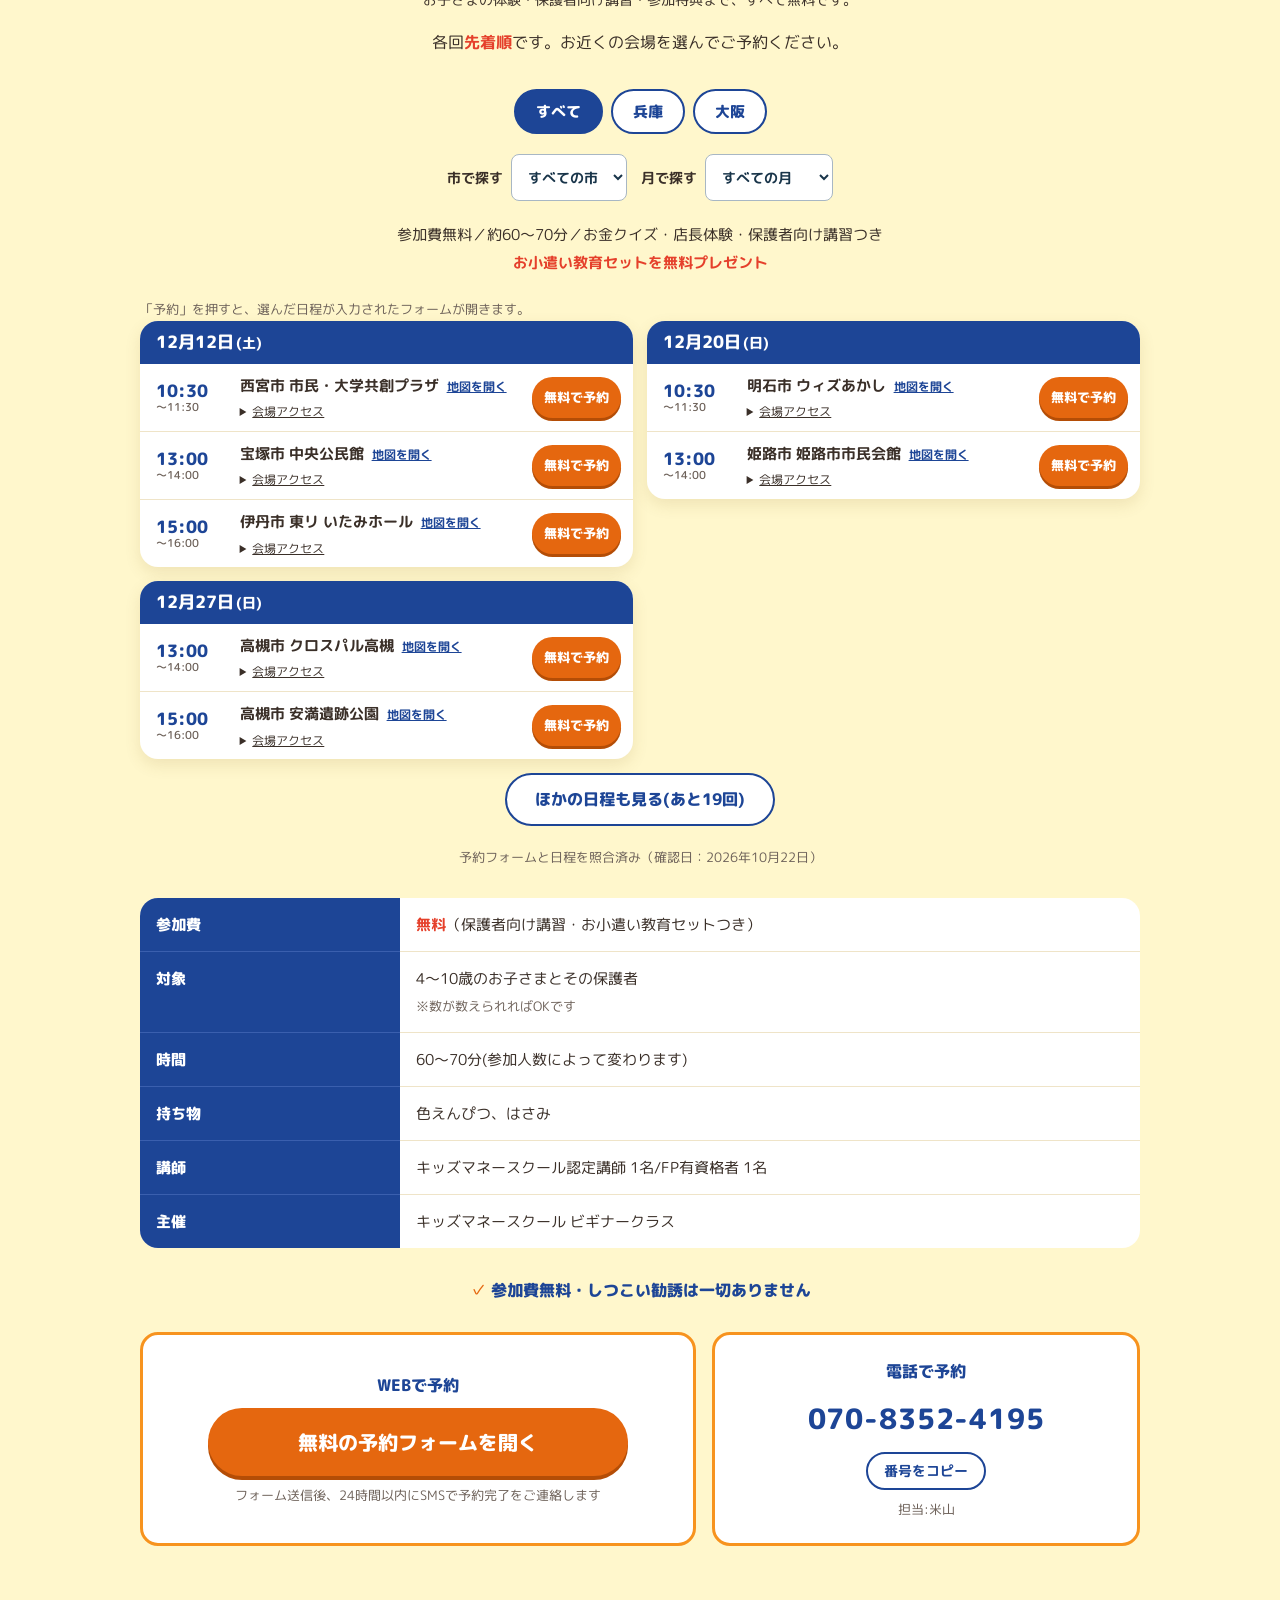
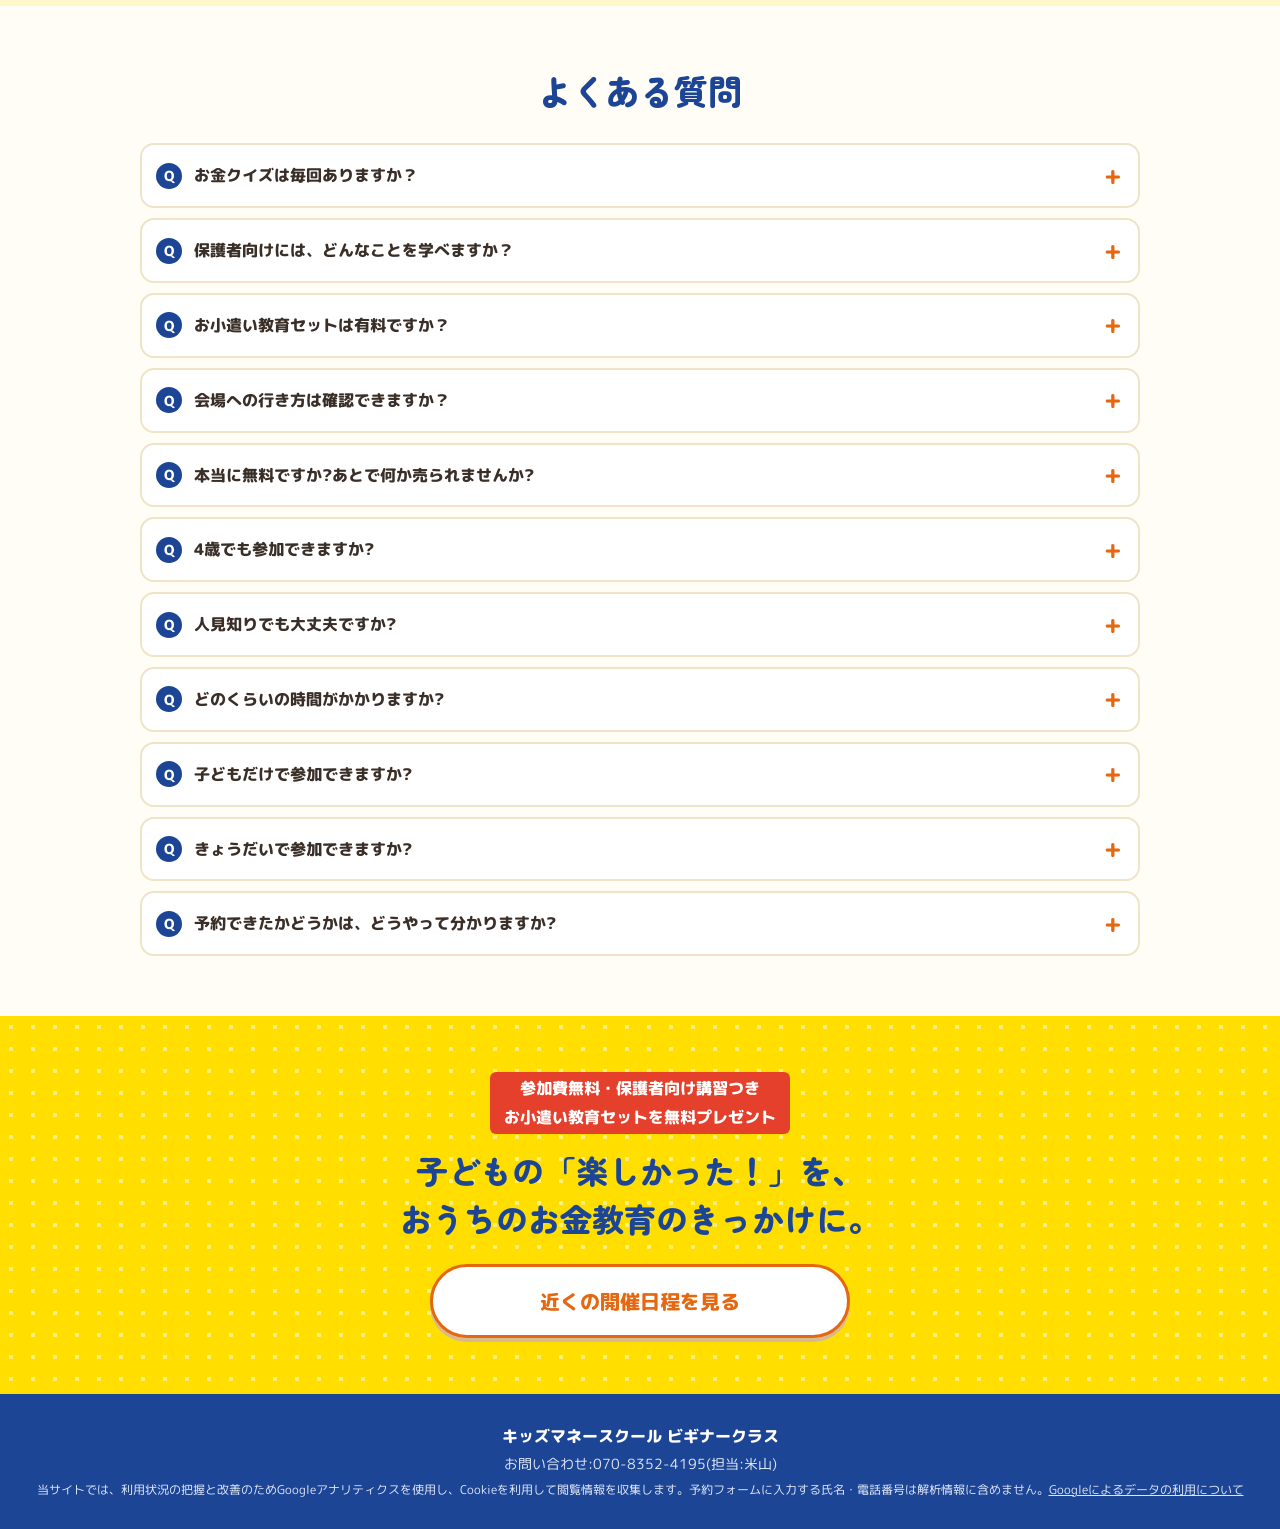
==== commit 69688720: "後援実績のカードを廃止し短い市名一覧に整理" ====
--- a/index.html
+++ b/index.html
@@ -8,7 +8,7 @@
 <link rel="preconnect" href="https://fonts.googleapis.com">
 <link rel="preconnect" href="https://fonts.gstatic.com" crossorigin>
 <link href="https://fonts.googleapis.com/css2?family=M+PLUS+Rounded+1c:wght@400;500;700;800&family=Zen+Maru+Gothic:wght@700;900&display=swap" rel="stylesheet">
-<link rel="stylesheet" href="style.css?v=20261023-support-more">
+<link rel="stylesheet" href="style.css?v=20261023-support-compact">
 <meta property="og:type" content="website">
 <meta property="og:title" content="おみせやさんごっこ ビギナークラス">
 <meta property="og:description" content="お金の価値観は、小さいうちの体験で育つ。こども店長になって、お金と「ありがとう」の関係を体験する約60〜70分。はじめてのキッズマネースクールはビギナークラスから。参加費無料。">
@@ -1579,37 +1579,19 @@
     </ul>
   </section>
 
-  <section class="section support" id="organizer">
+  <section class="section support support--compact" id="organizer">
     <p class="eyebrow">地域での開催実績</p>
     <h2 class="section__title">教育委員会・自治体の<br class="sp">後援等の実績</h2>
-    <p class="support-intro">各地の教育委員会・自治体の<br class="sp">後援・援助等により開催してきました。</p>
-    <h3 style="text-align:center;color:var(--navy);margin-top:24px">教育委員会の後援・援助等の実績</h3>
-    <ul class="support-cities" aria-label="教育委員会の後援等の過去実績・五十音順">
-      <li><strong>明石市教育委員会</strong><span>後援</span></li>
-      <li><strong>芦屋市教育委員会</strong><span>後援</span></li>
-      <li><strong>伊丹市教育委員会</strong><span>援助等</span></li>
-      <li><strong>茨木市教育委員会</strong><span>後援</span></li>
-      <li><strong>大阪市教育委員会</strong><span>後援</span></li>
-      <li><strong>川西市教育委員会</strong><span>後援</span></li>
-      <li><strong>四條畷市教育委員会</strong><span>後援</span></li>
-      <li><strong>吹田市教育委員会</strong><span>後援</span></li>
-      <li><strong>大東市教育委員会</strong><span>奨励援助</span></li>
-      <li><strong>豊中市教育委員会</strong><span>後援</span></li>
-      <li><strong>枚方市教育委員会</strong><span>後援</span></li>
-      <li><strong>広島市教育委員会</strong><span>後援</span></li>
-      <li><strong>松原市教育委員会</strong><span>後援</span></li>
-    </ul>
-    <h3 style="text-align:center;color:var(--navy);margin-top:28px">自治体の後援実績</h3>
-    <ul class="support-cities" aria-label="自治体の過去の後援実績・五十音順">
-      <li><strong>堺市</strong><span>後援</span></li>
-      <li><strong>高槻市</strong><span>後援</span></li>
-    </ul>
-    <p style="text-align:center;font-weight:800;color:var(--navy);margin-top:18px">他多数</p>
-    <p class="support-note">各一覧は五十音順。主催者の事業報告書・開催実績に基づき掲載。<br>過去の実績であり、現在募集中の各回の後援等を示すものではありません。</p>
-    <p class="support-organizer">主催：キッズマネースクール ビギナークラス</p>
+    <div class="support-text">
+      <p><b>教育委員会の後援</b><br>明石市・芦屋市・茨木市・大阪市・川西市・四條畷市・吹田市・豊中市・枚方市・広島市・松原市</p>
+      <p><b>教育委員会の援助等</b><br>伊丹市（援助等）・大東市（奨励援助）</p>
+      <p><b>自治体の後援</b><br>堺市・高槻市</p>
+      <p class="support-other">他多数</p>
+    </div>
+    <p class="support-note">各一覧は五十音順。過去の開催実績です。<br>現在募集中の各回の後援等を示すものではありません。</p>
   </section>
 
-  <section class="section benefits" id="why">
+<section class="section benefits" id="why">
     <p class="eyebrow">親子で学ぶお金の体験教室</p>
     <h2 class="section__title">楽しい体験を、<br class="sp">おうちのお金教育につなげる</h2>
     <div class="benefit-grid">
@@ -1847,6 +1829,6 @@
 </div>
 
 <script src="schedule-data.js"></script>
-<script src="script.js?v=20261023-support-more"></script>
+<script src="script.js?v=20261023-support-compact"></script>
 </body>
 </html>
--- a/style.css
+++ b/style.css
@@ -514,12 +514,12 @@
 .slot__btn{font-size:13px;padding:9px 12px}
 @media(max-width:600px){.slot__btn{font-size:12px;padding:10px}.slot{gap:8px;padding-left:12px}.schedule-fee-note{font-size:13px}}
 
-/* 教育委員会の実績を五十音順で常時表示 */
-.support-cities{display:grid;grid-template-columns:repeat(3,minmax(0,1fr));gap:12px;margin:24px auto;max-width:900px}
-.support-cities li{display:flex;flex-direction:column;align-items:center;justify-content:center;gap:7px;background:var(--white);border:1px solid var(--line);border-radius:12px;padding:18px 10px;text-align:center}
-.support-cities strong{font-size:17px;color:var(--navy);font-weight:800;white-space:nowrap}
-.support-cities span{font-size:12px;color:var(--ink-sub);line-height:1.5}
-.support-intro{text-align:center;font-weight:700;line-height:1.9}
-.support>.support-note{text-align:center;margin:18px auto 0;max-width:900px}
-.support-organizer{text-align:center;font-size:13px;margin-top:20px;color:var(--ink-sub)}
-@media(max-width:600px){.support-cities{grid-template-columns:repeat(2,minmax(0,1fr));gap:10px;margin:20px auto}.support-cities li{padding:14px 5px}.support-cities strong{font-size:14px}.support-cities span{font-size:11px}.support-intro{font-size:14px}.support .section__title{margin-bottom:18px}}
+
+/* 後援実績は枠を使わず、読みやすい短い一覧にまとめる */
+.support--compact{padding-top:36px;padding-bottom:36px}
+.support--compact .section__title{margin-bottom:20px;font-size:clamp(22px,4.5vw,28px)}
+.support-text{max-width:820px;margin:0 auto;text-align:center;font-size:15px;line-height:1.9}
+.support-text p{margin:12px 0}.support-text b{color:var(--navy);font-size:14px}
+.support-text .support-other{font-weight:800;color:var(--navy);margin:12px 0 0}
+.support--compact>.support-note{margin:14px auto 0;font-size:11px;line-height:1.7}
+@media(max-width:600px){.support--compact{padding-top:28px;padding-bottom:28px}.support--compact .section__title{margin-bottom:16px}.support-text{font-size:14px;line-height:1.9}.support-text p{margin:10px 0}.support-text b{font-size:13px}}
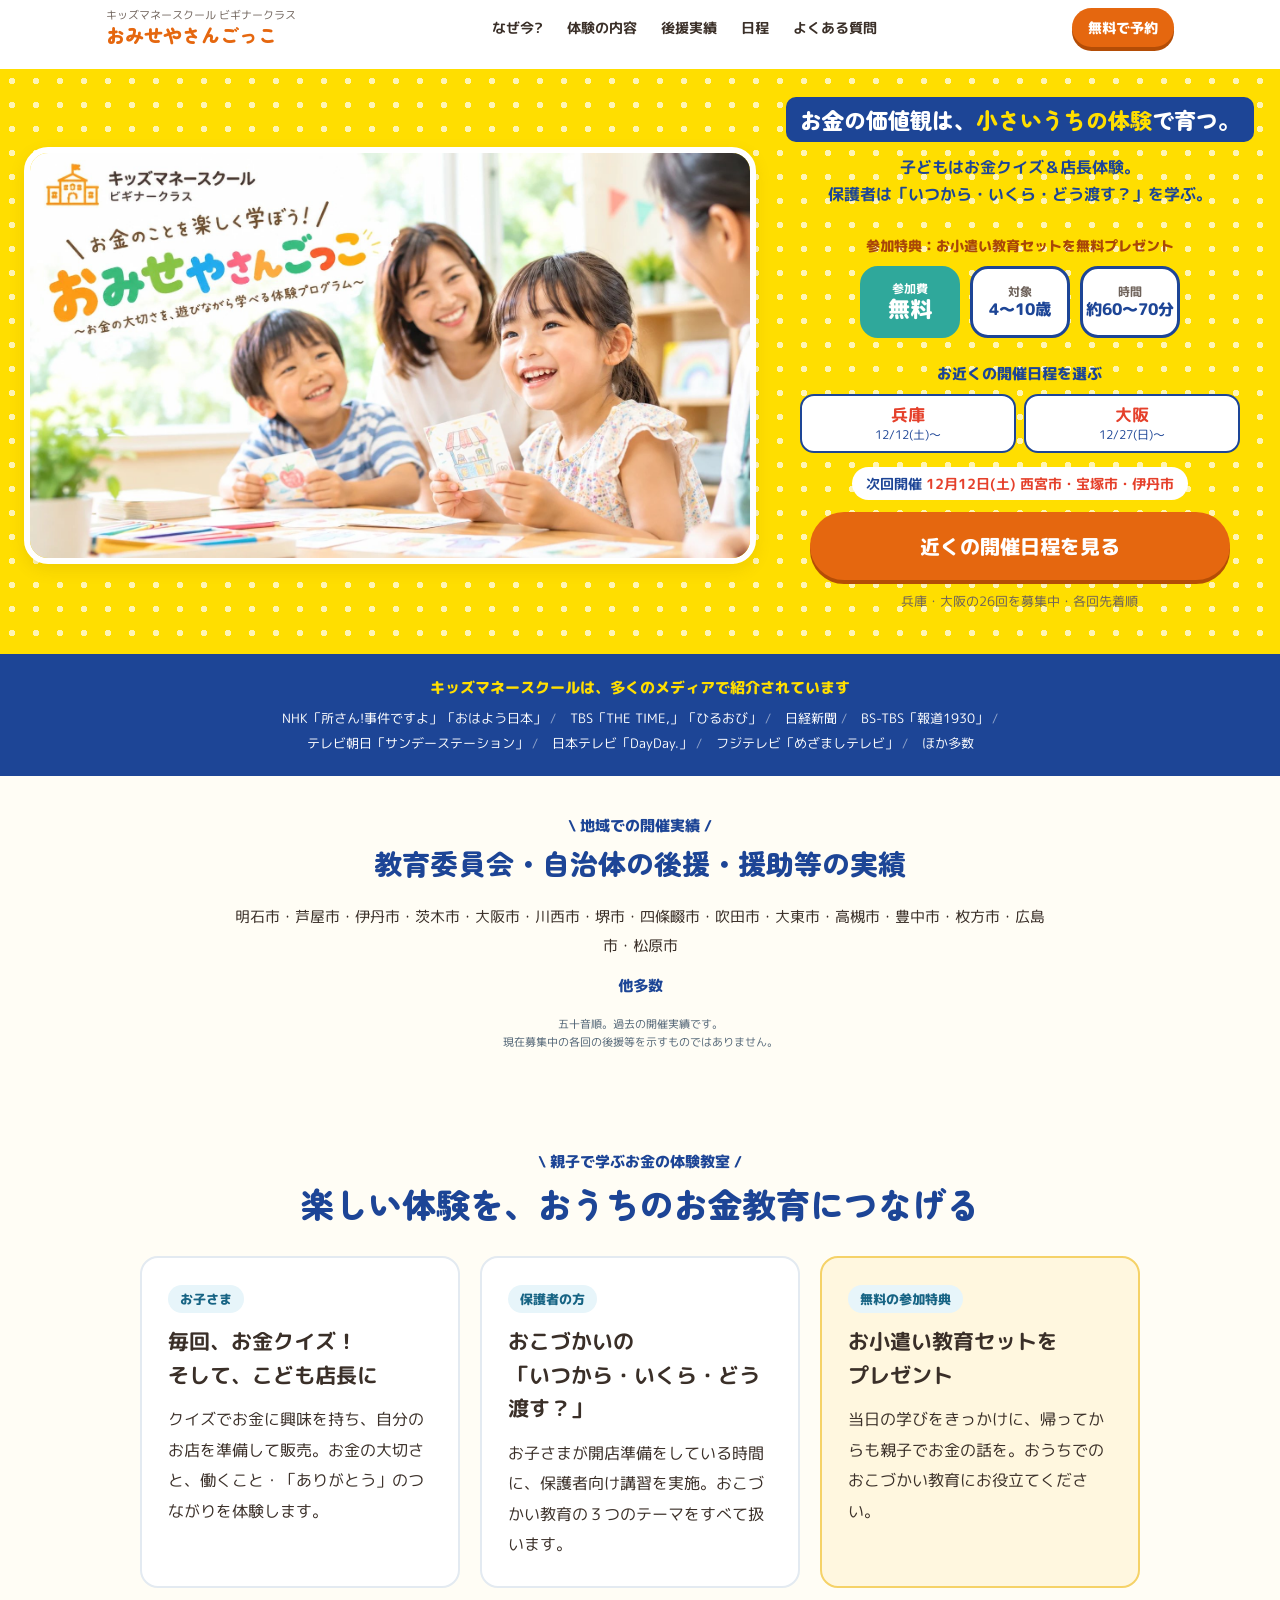
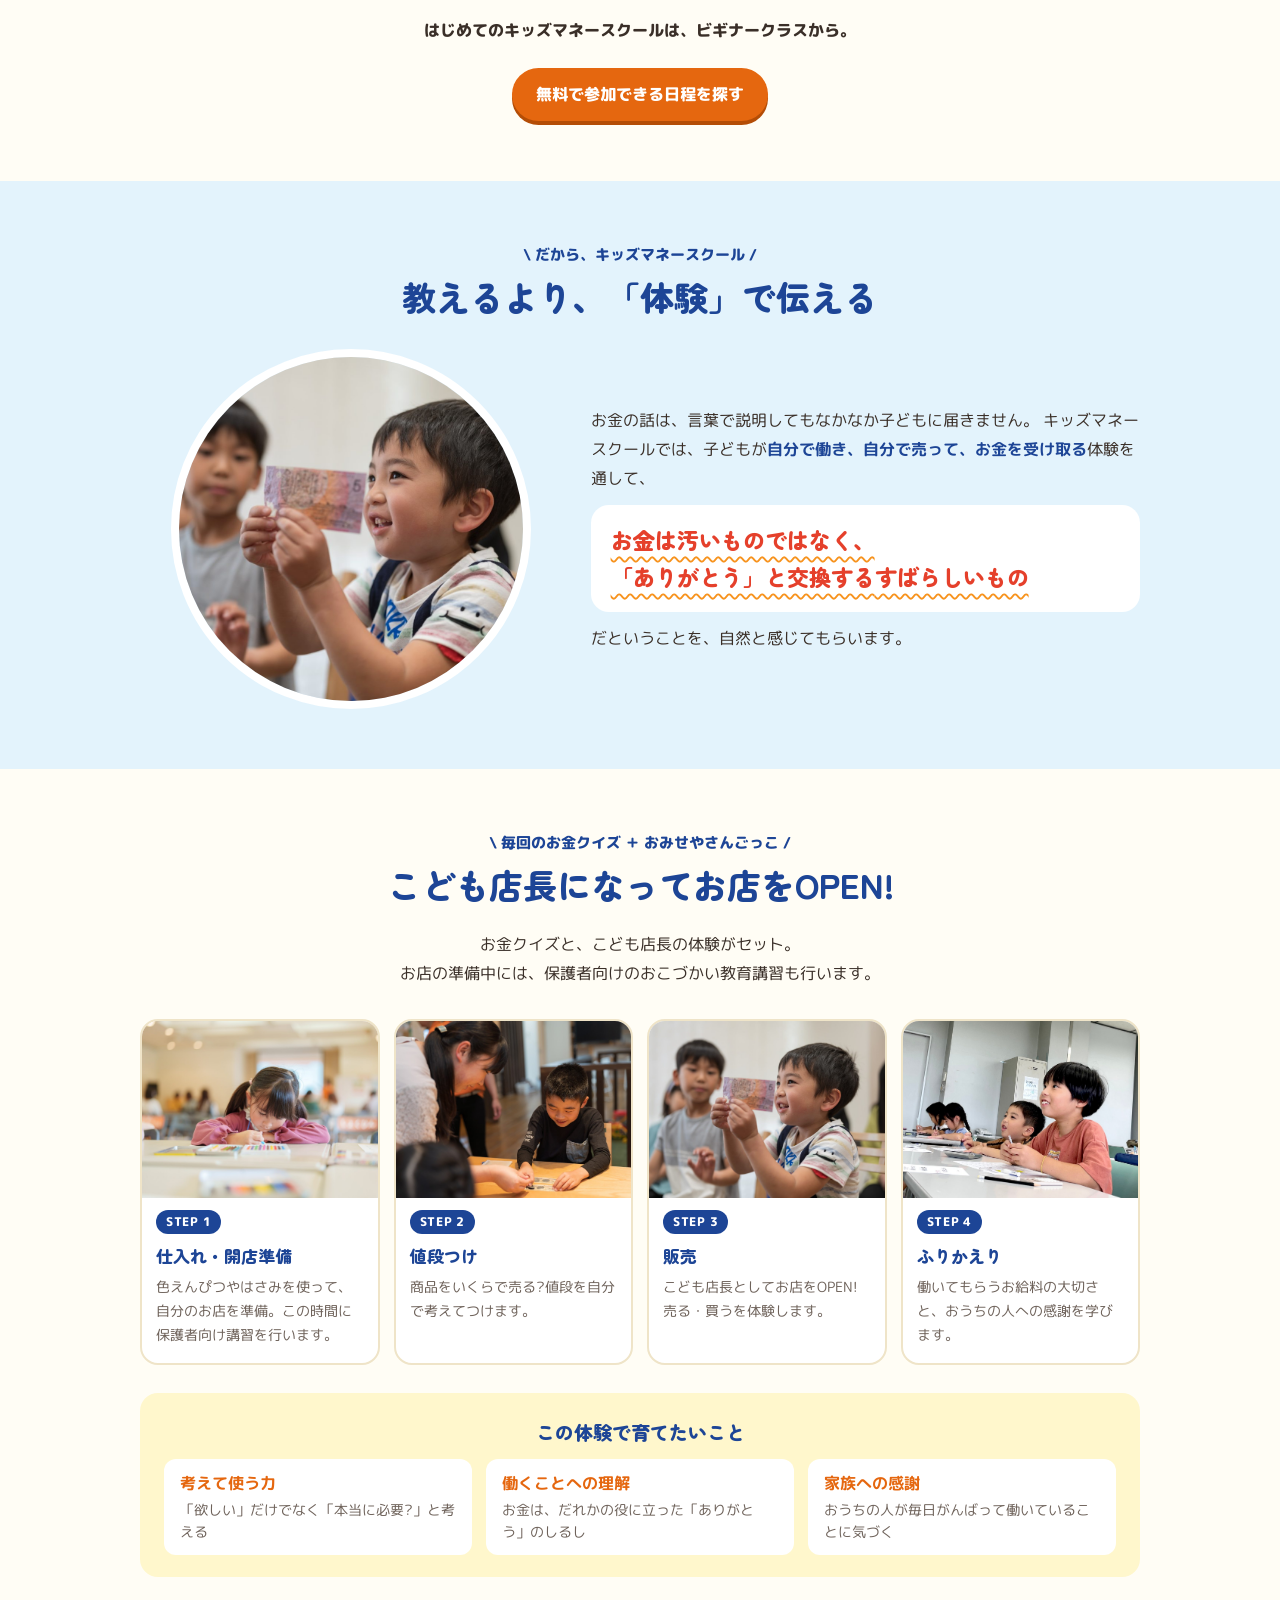
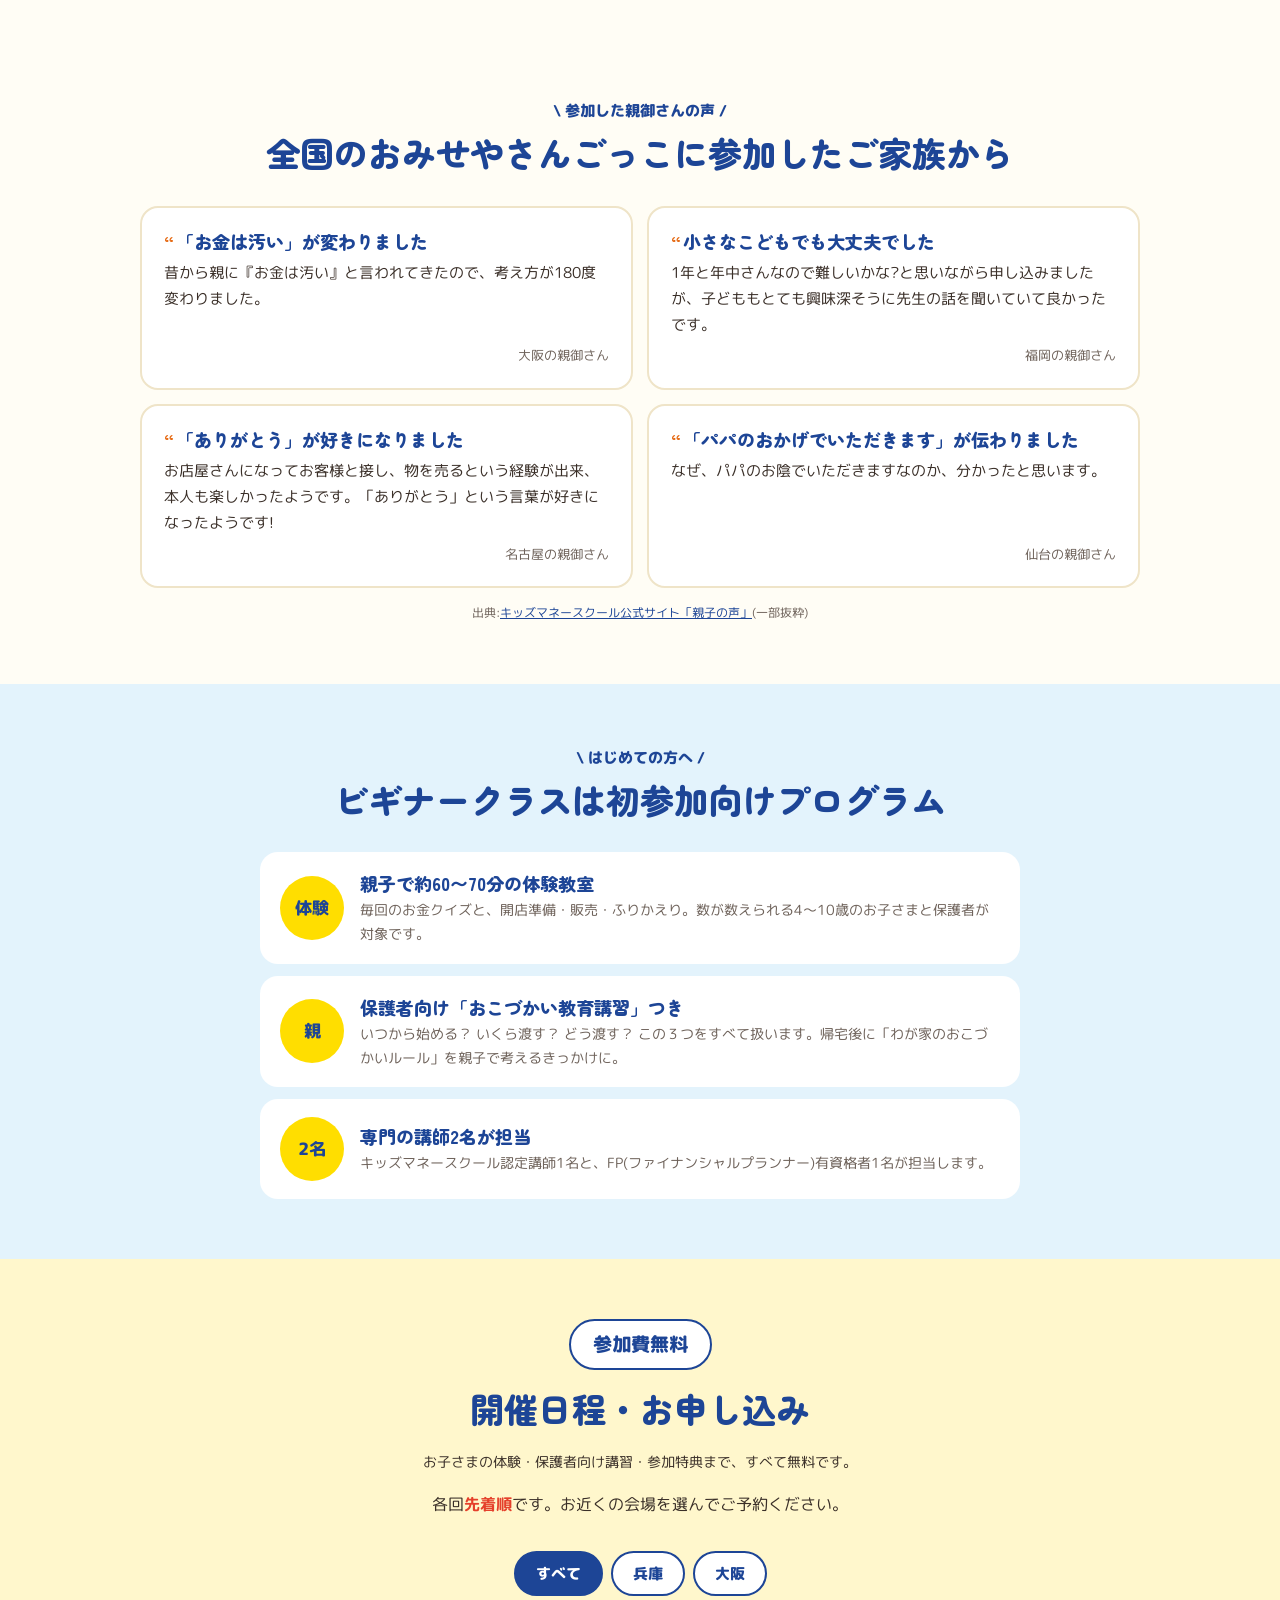
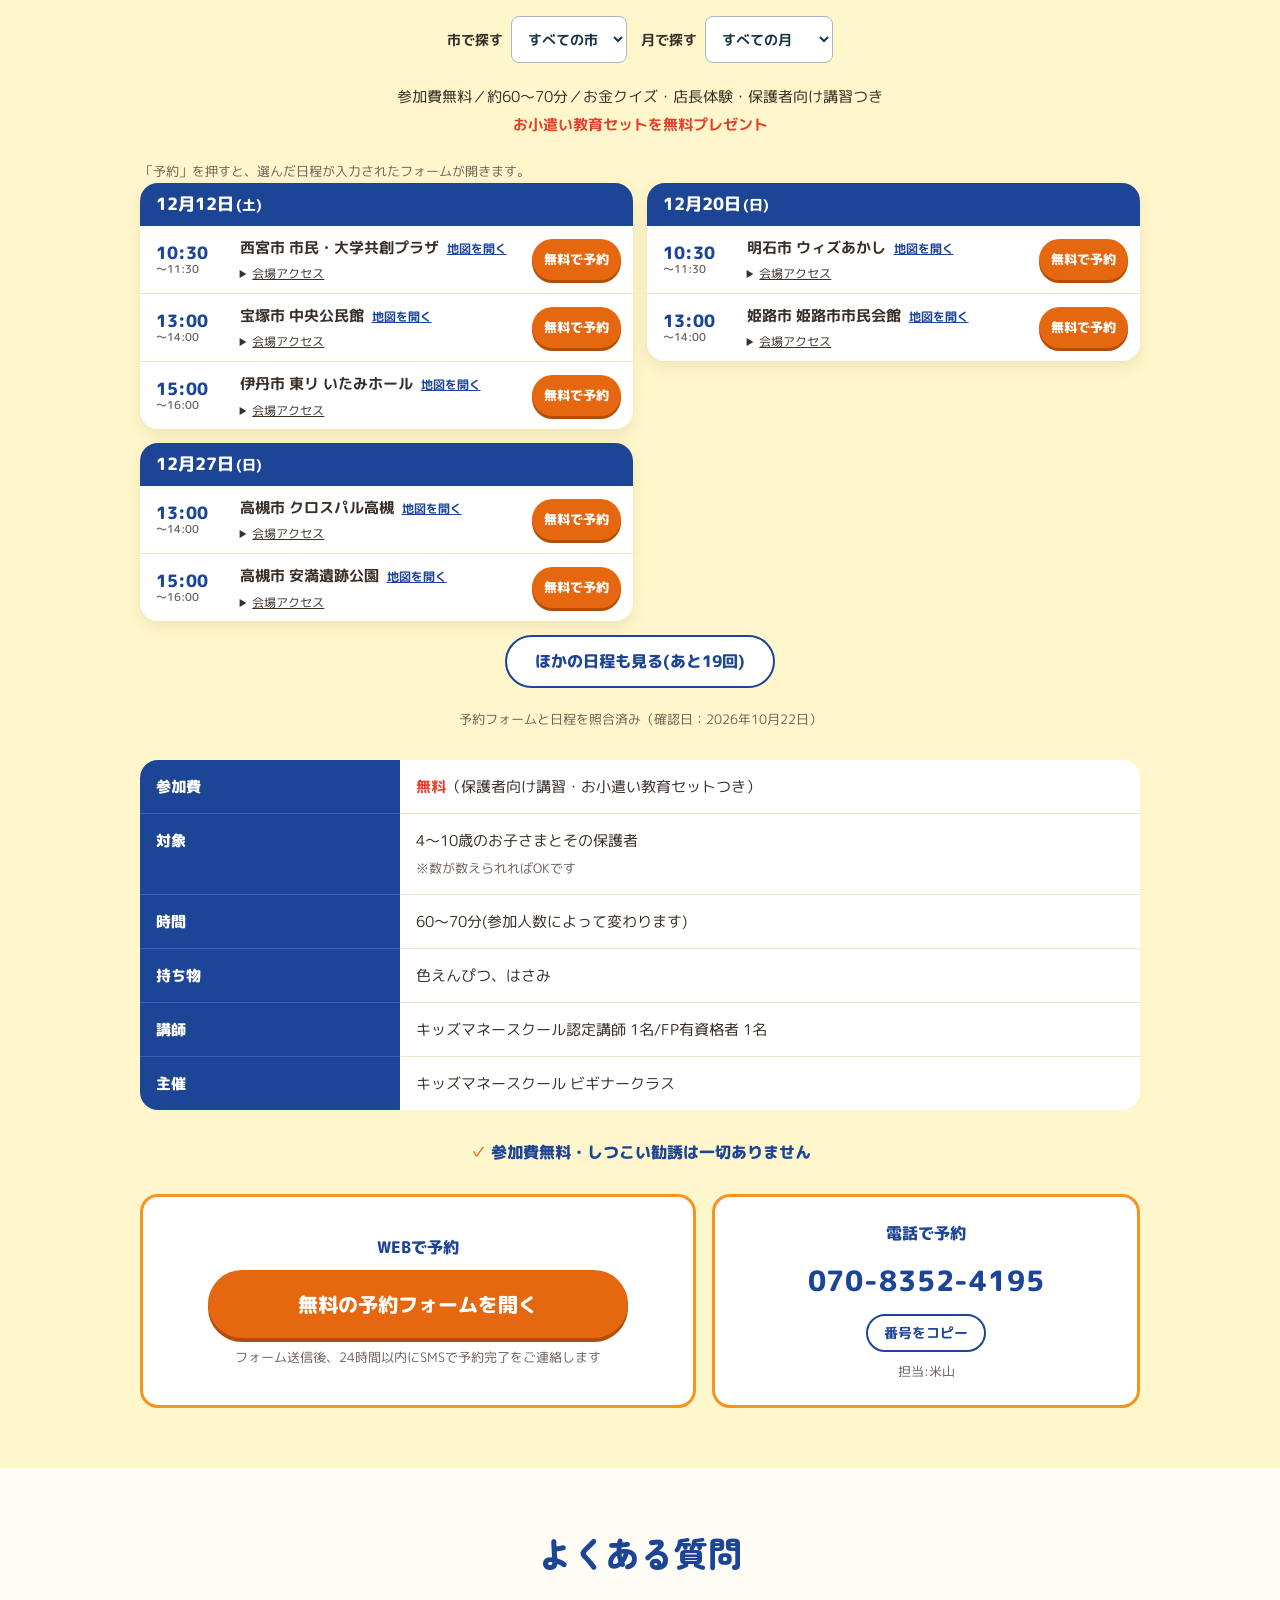
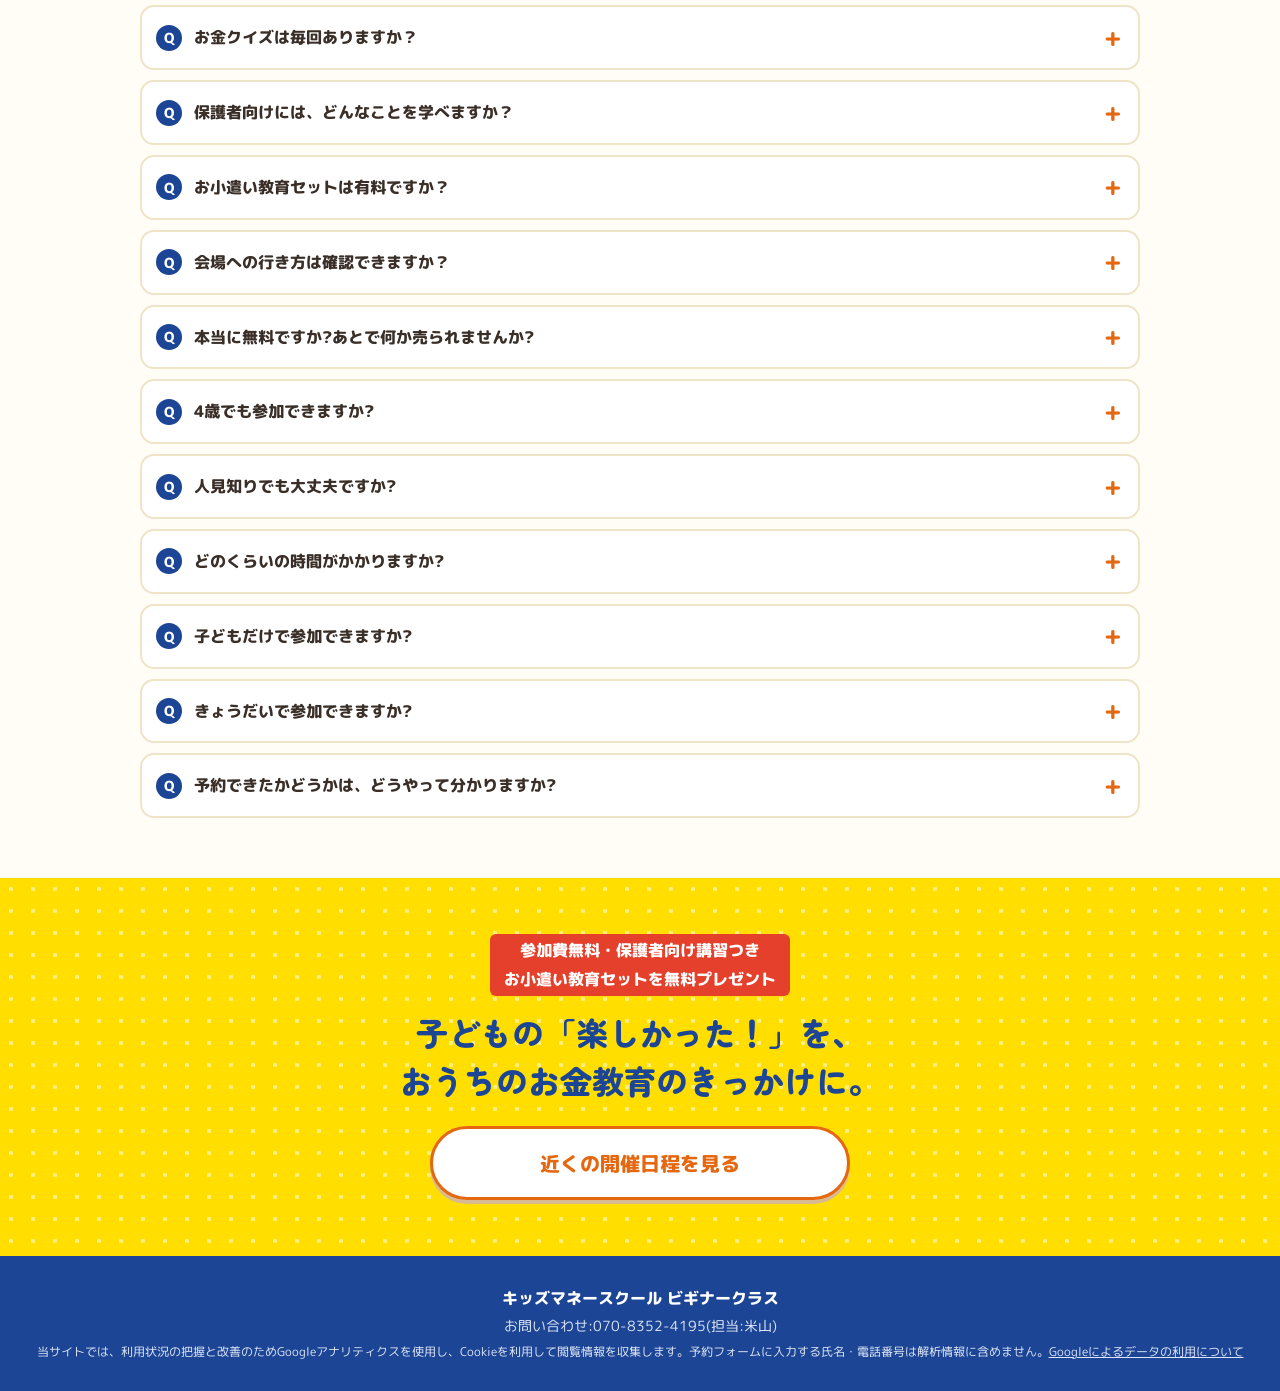
==== commit 33e569cc: "後援・援助を区分せず一つの五十音順一覧に統合" ====
--- a/index.html
+++ b/index.html
@@ -8,7 +8,7 @@
 <link rel="preconnect" href="https://fonts.googleapis.com">
 <link rel="preconnect" href="https://fonts.gstatic.com" crossorigin>
 <link href="https://fonts.googleapis.com/css2?family=M+PLUS+Rounded+1c:wght@400;500;700;800&family=Zen+Maru+Gothic:wght@700;900&display=swap" rel="stylesheet">
-<link rel="stylesheet" href="style.css?v=20261023-support-compact">
+<link rel="stylesheet" href="style.css?v=20261023-support-unified">
 <meta property="og:type" content="website">
 <meta property="og:title" content="おみせやさんごっこ ビギナークラス">
 <meta property="og:description" content="お金の価値観は、小さいうちの体験で育つ。こども店長になって、お金と「ありがとう」の関係を体験する約60〜70分。はじめてのキッズマネースクールはビギナークラスから。参加費無料。">
@@ -1581,14 +1581,12 @@
 
   <section class="section support support--compact" id="organizer">
     <p class="eyebrow">地域での開催実績</p>
-    <h2 class="section__title">教育委員会・自治体の<br class="sp">後援等の実績</h2>
+    <h2 class="section__title">教育委員会・自治体の<br class="sp">後援・援助等の実績</h2>
     <div class="support-text">
-      <p><b>教育委員会の後援</b><br>明石市・芦屋市・茨木市・大阪市・川西市・四條畷市・吹田市・豊中市・枚方市・広島市・松原市</p>
-      <p><b>教育委員会の援助等</b><br>伊丹市（援助等）・大東市（奨励援助）</p>
-      <p><b>自治体の後援</b><br>堺市・高槻市</p>
+      <p>明石市・芦屋市・伊丹市・茨木市・大阪市・川西市・堺市・四條畷市・吹田市・大東市・高槻市・豊中市・枚方市・広島市・松原市</p>
       <p class="support-other">他多数</p>
     </div>
-    <p class="support-note">各一覧は五十音順。過去の開催実績です。<br>現在募集中の各回の後援等を示すものではありません。</p>
+    <p class="support-note">五十音順。過去の開催実績です。<br>現在募集中の各回の後援等を示すものではありません。</p>
   </section>
 
 <section class="section benefits" id="why">
@@ -1829,6 +1827,6 @@
 </div>
 
 <script src="schedule-data.js"></script>
-<script src="script.js?v=20261023-support-compact"></script>
+<script src="script.js?v=20261023-support-unified"></script>
 </body>
 </html>
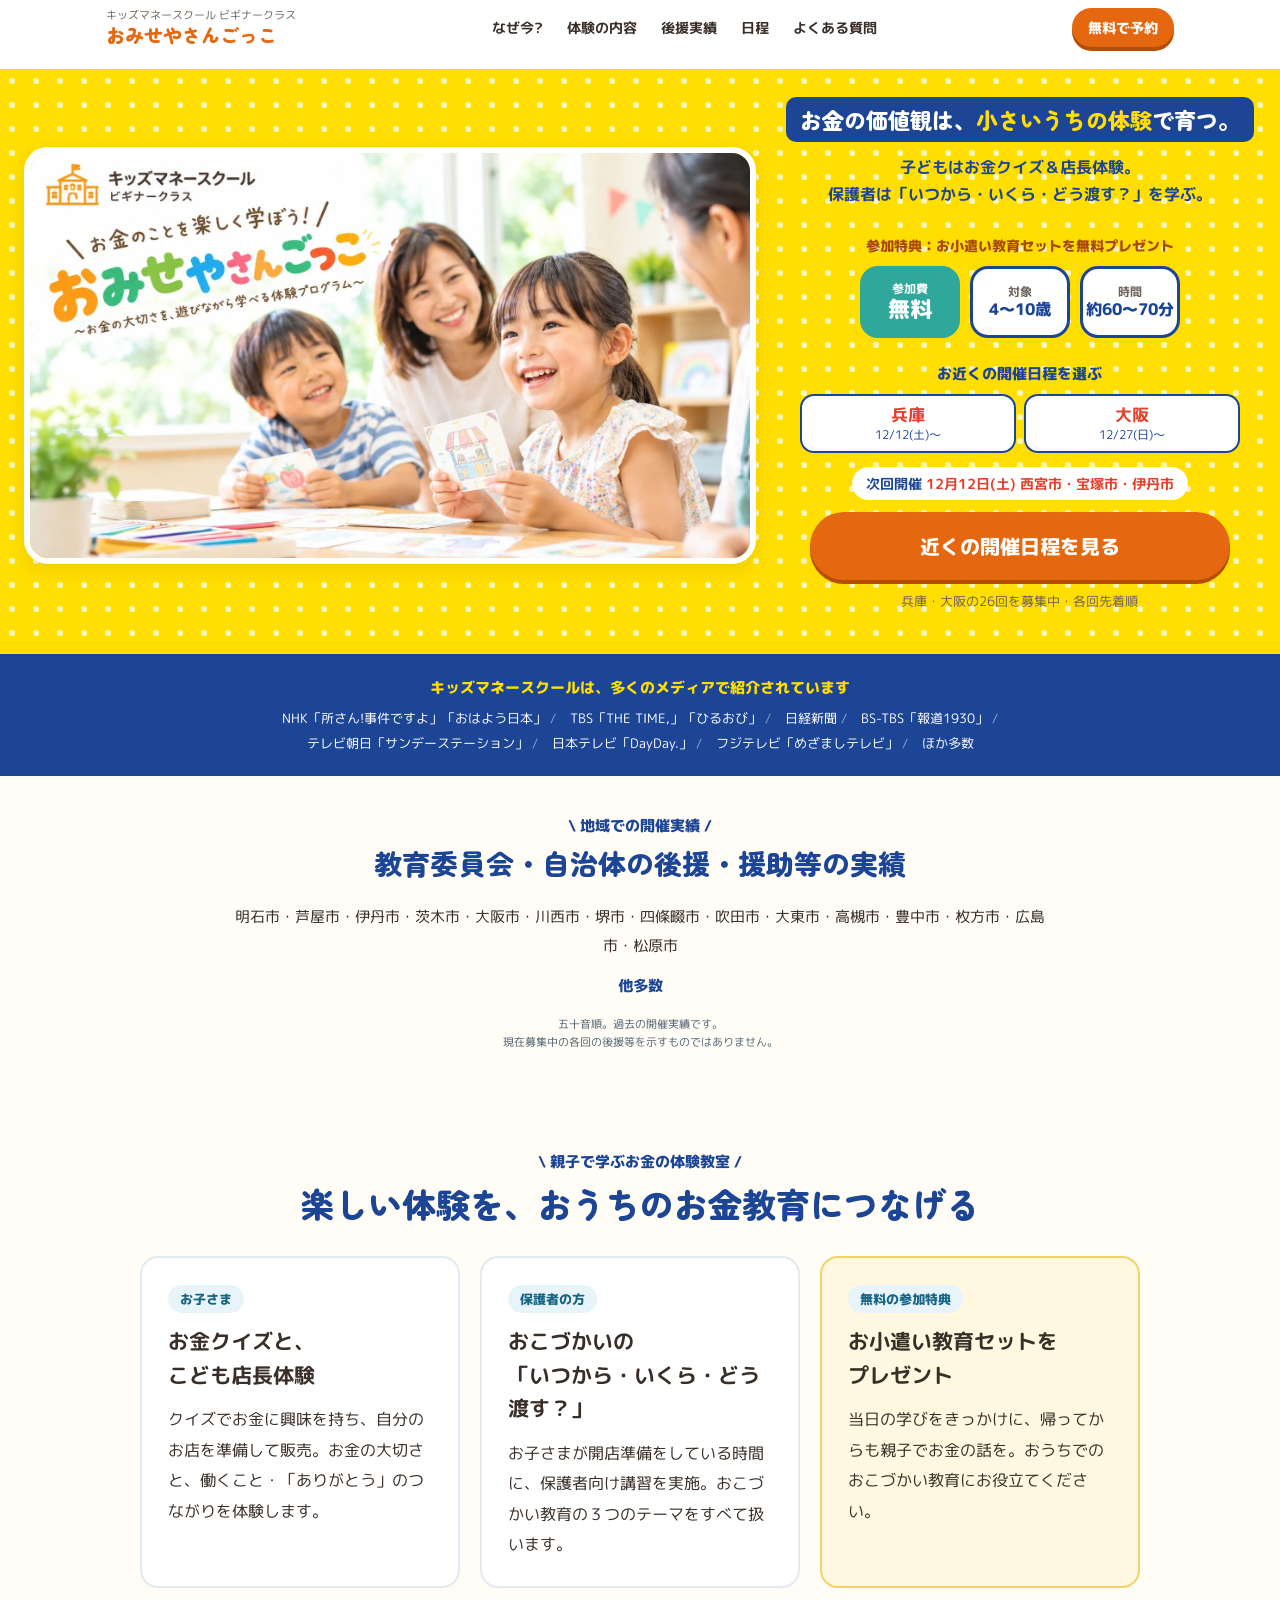
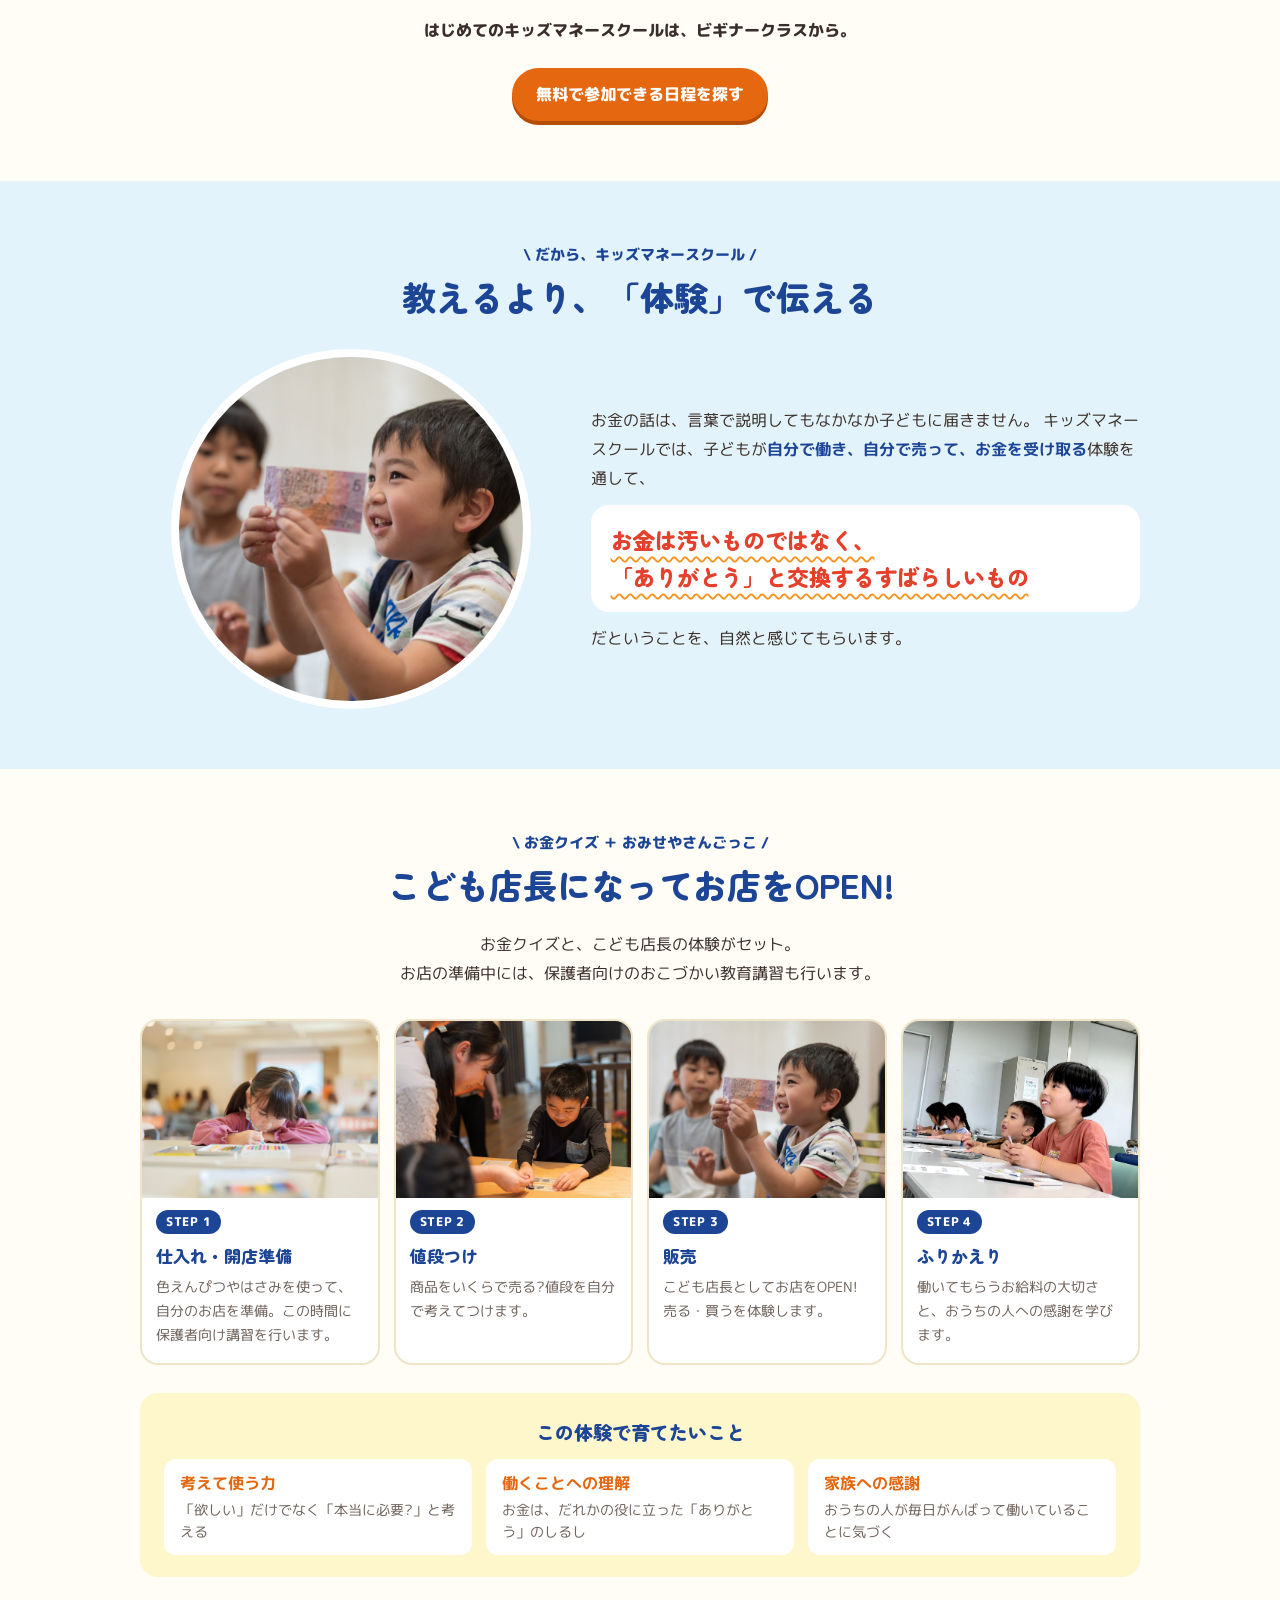
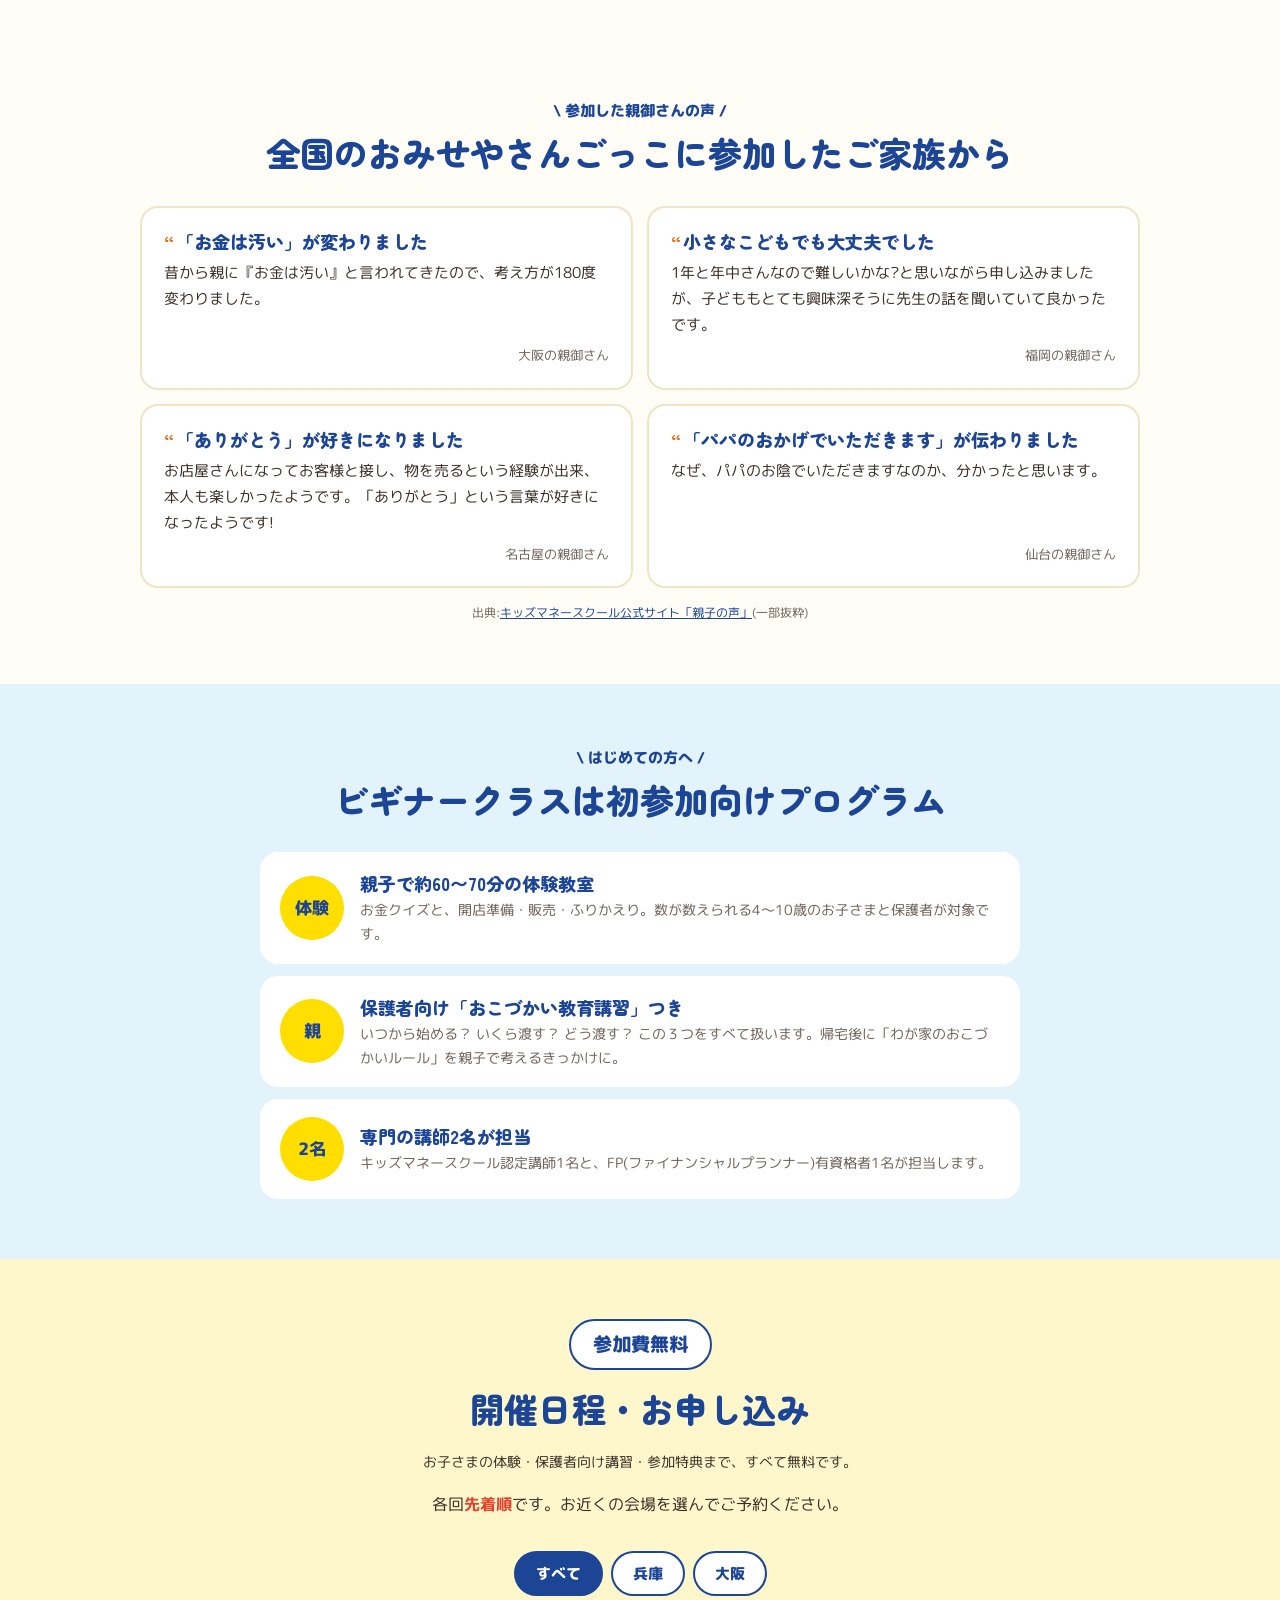
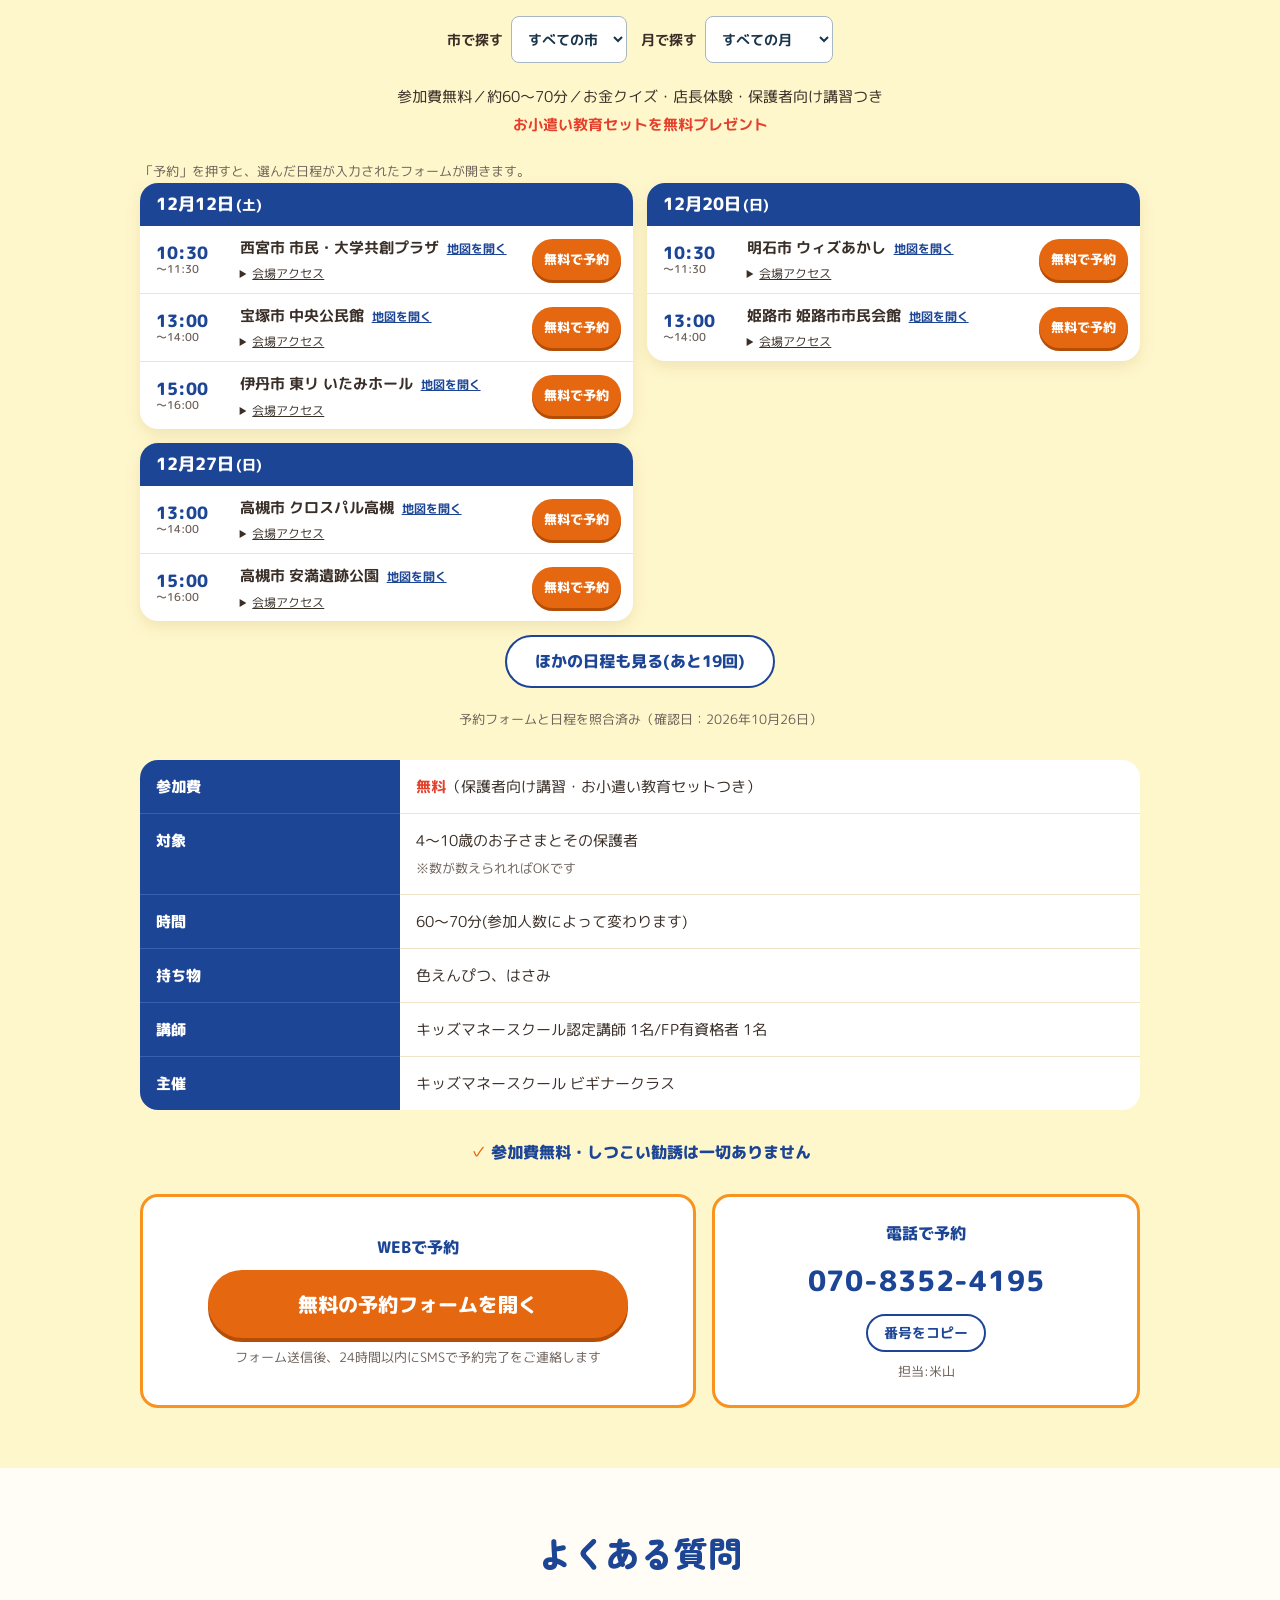
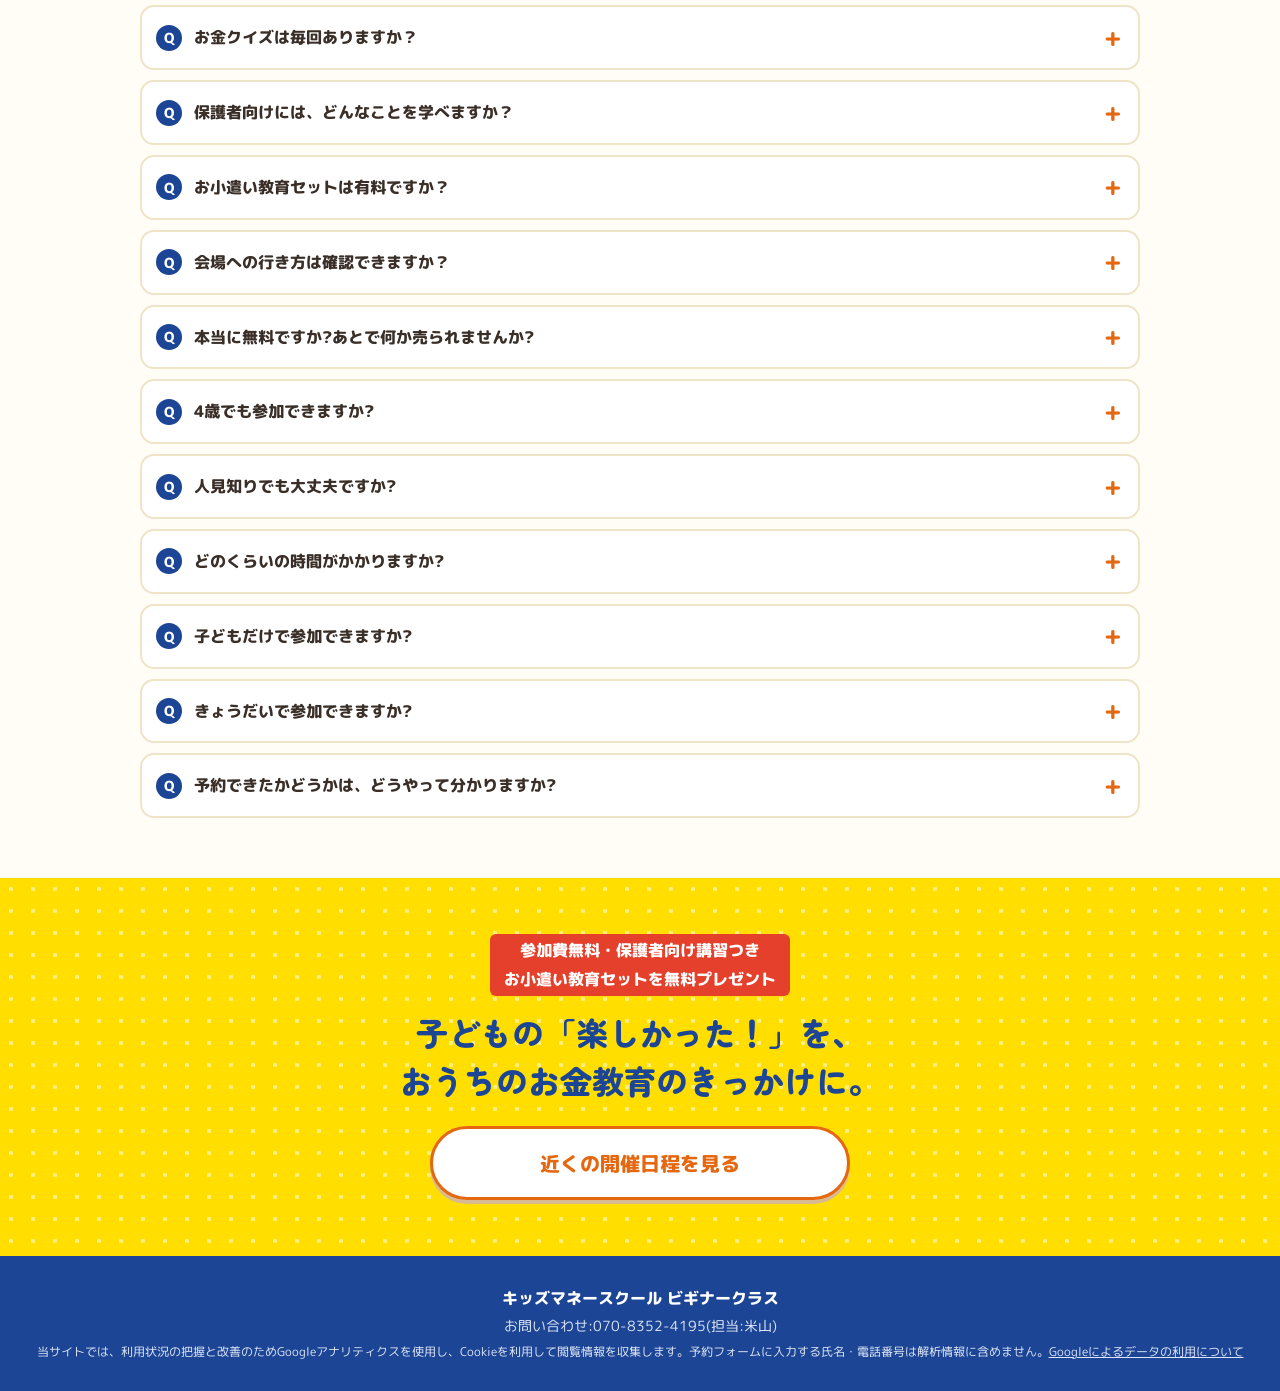
==== commit 46c5c4fd: "お金クイズの不自然な「毎回の」表現を修正" ====
--- a/index.html
+++ b/index.html
@@ -1593,7 +1593,7 @@
     <p class="eyebrow">親子で学ぶお金の体験教室</p>
     <h2 class="section__title">楽しい体験を、<br class="sp">おうちのお金教育につなげる</h2>
     <div class="benefit-grid">
-      <article><span class="benefit-label">お子さま</span><h3>毎回、お金クイズ！<br>そして、こども店長に</h3><p>クイズでお金に興味を持ち、自分のお店を準備して販売。お金の大切さと、働くこと・「ありがとう」のつながりを体験します。</p></article>
+      <article><span class="benefit-label">お子さま</span><h3>お金クイズと、<br>こども店長体験</h3><p>クイズでお金に興味を持ち、自分のお店を準備して販売。お金の大切さと、働くこと・「ありがとう」のつながりを体験します。</p></article>
       <article><span class="benefit-label">保護者の方</span><h3>おこづかいの<br>「いつから・いくら・どう渡す？」</h3><p>お子さまが開店準備をしている時間に、保護者向け講習を実施。おこづかい教育の３つのテーマをすべて扱います。</p></article>
       <article class="benefit-gift"><span class="benefit-label">無料の参加特典</span><h3>お小遣い教育セットを<br>プレゼント</h3><p>当日の学びをきっかけに、帰ってからも親子でお金の話を。おうちでのおこづかい教育にお役立てください。</p></article>
     </div>
@@ -1625,7 +1625,7 @@
 
   <!-- ④ 体験の具体像 -->
   <section class="section" id="flow">
-    <p class="eyebrow">毎回のお金クイズ ＋ おみせやさんごっこ</p>
+    <p class="eyebrow">お金クイズ ＋ おみせやさんごっこ</p>
     <h2 class="section__title">こども店長になって<br class="sp">お店をOPEN!</h2>
     <p class="section__lead">お金クイズと、こども店長の体験がセット。<br>お店の準備中には、保護者向けのおこづかい教育講習も行います。</p>
     <ol class="steps">
@@ -1704,7 +1704,7 @@
         <span class="offer__mark">体験</span>
         <div>
           <h3 class="offer__title">親子で約60〜70分の体験教室</h3>
-          <p>毎回のお金クイズと、開店準備・販売・ふりかえり。数が数えられる4〜10歳のお子さまと保護者が対象です。</p>
+          <p>お金クイズと、開店準備・販売・ふりかえり。数が数えられる4〜10歳のお子さまと保護者が対象です。</p>
         </div>
       </li>
       <li class="offer__item">
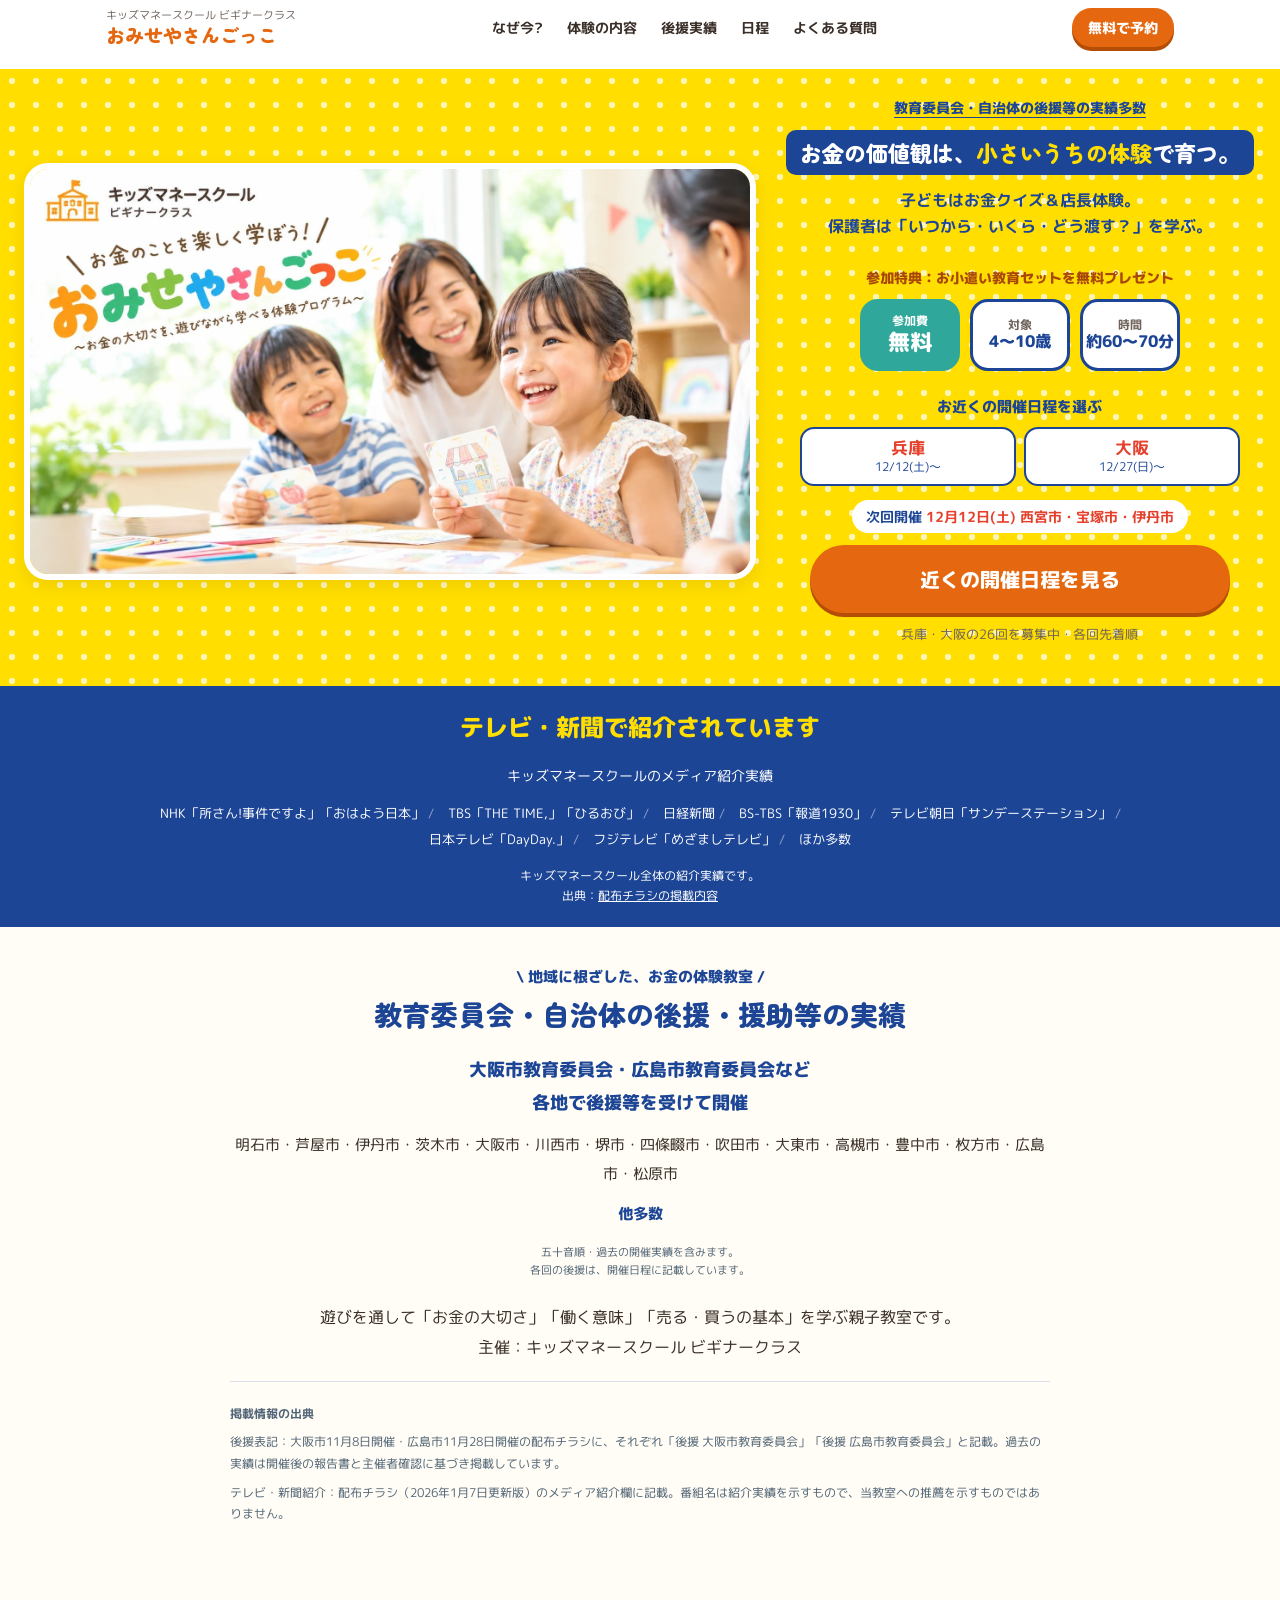
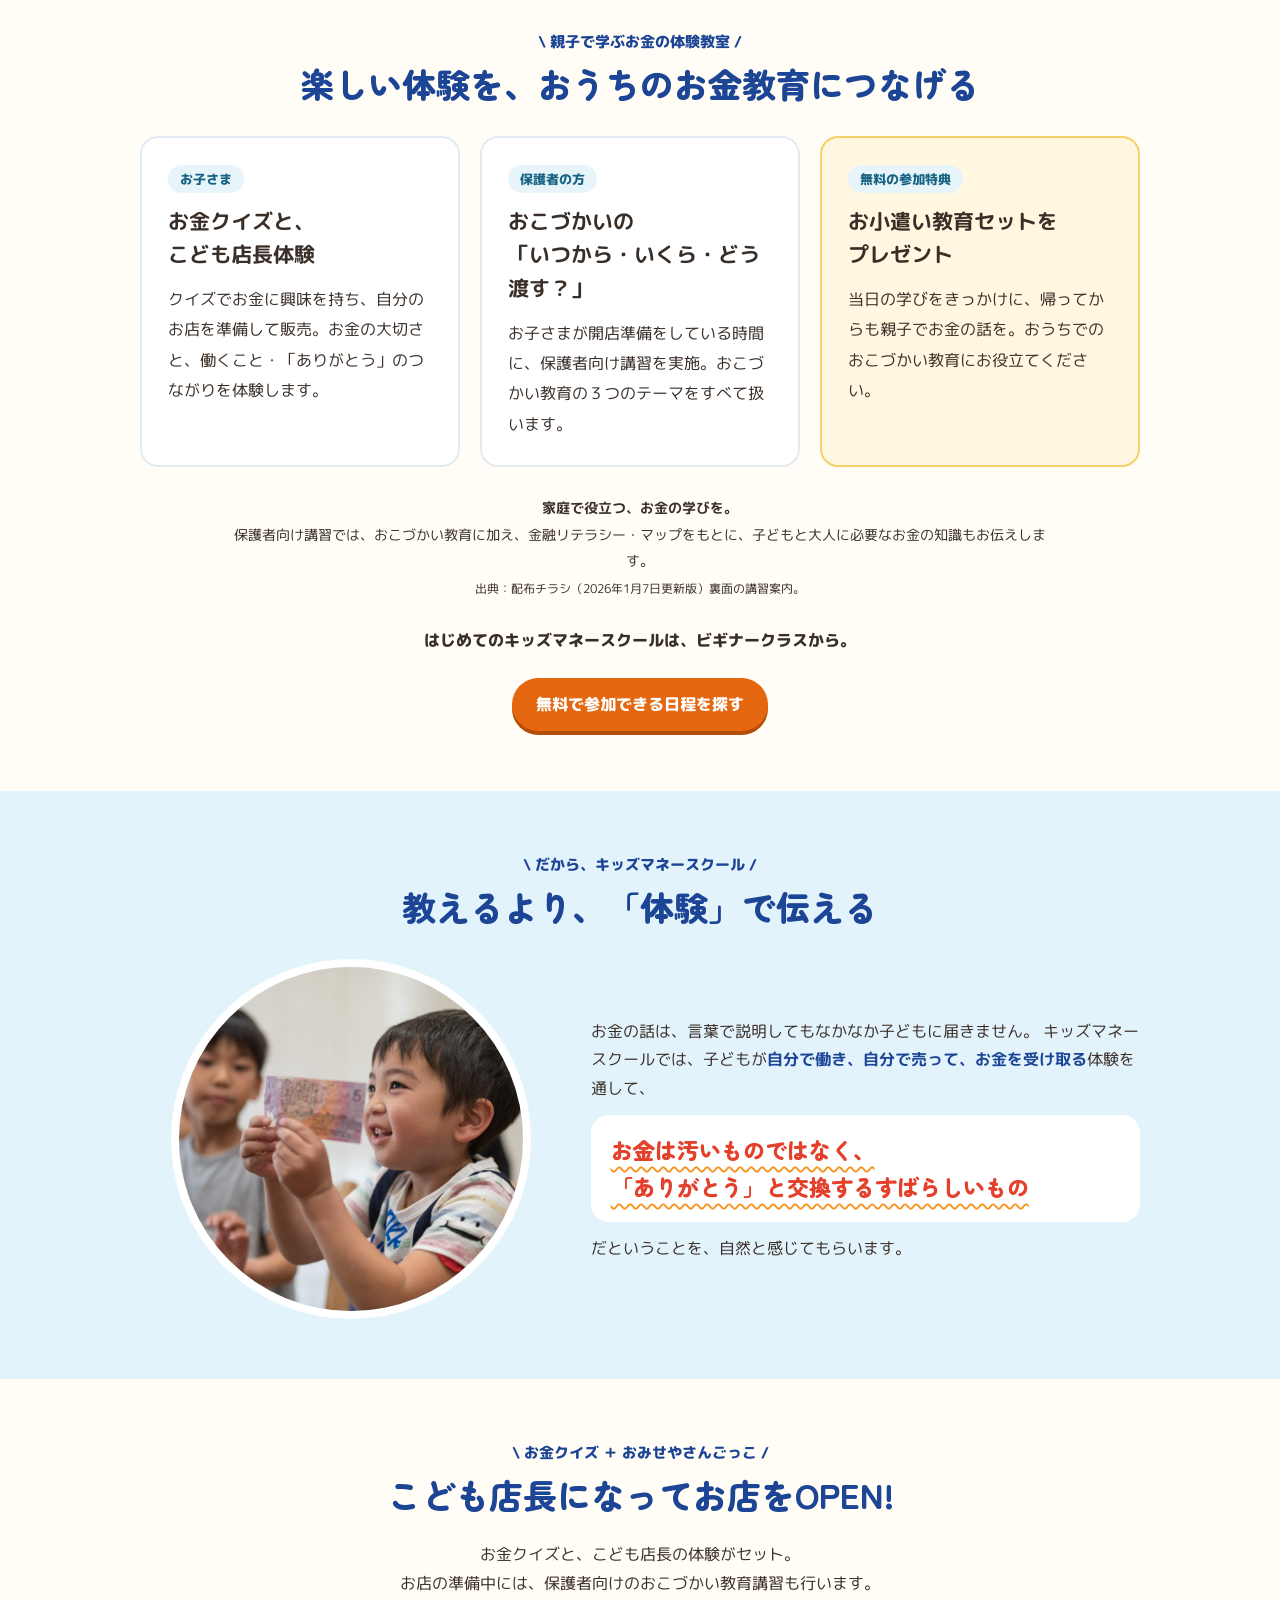
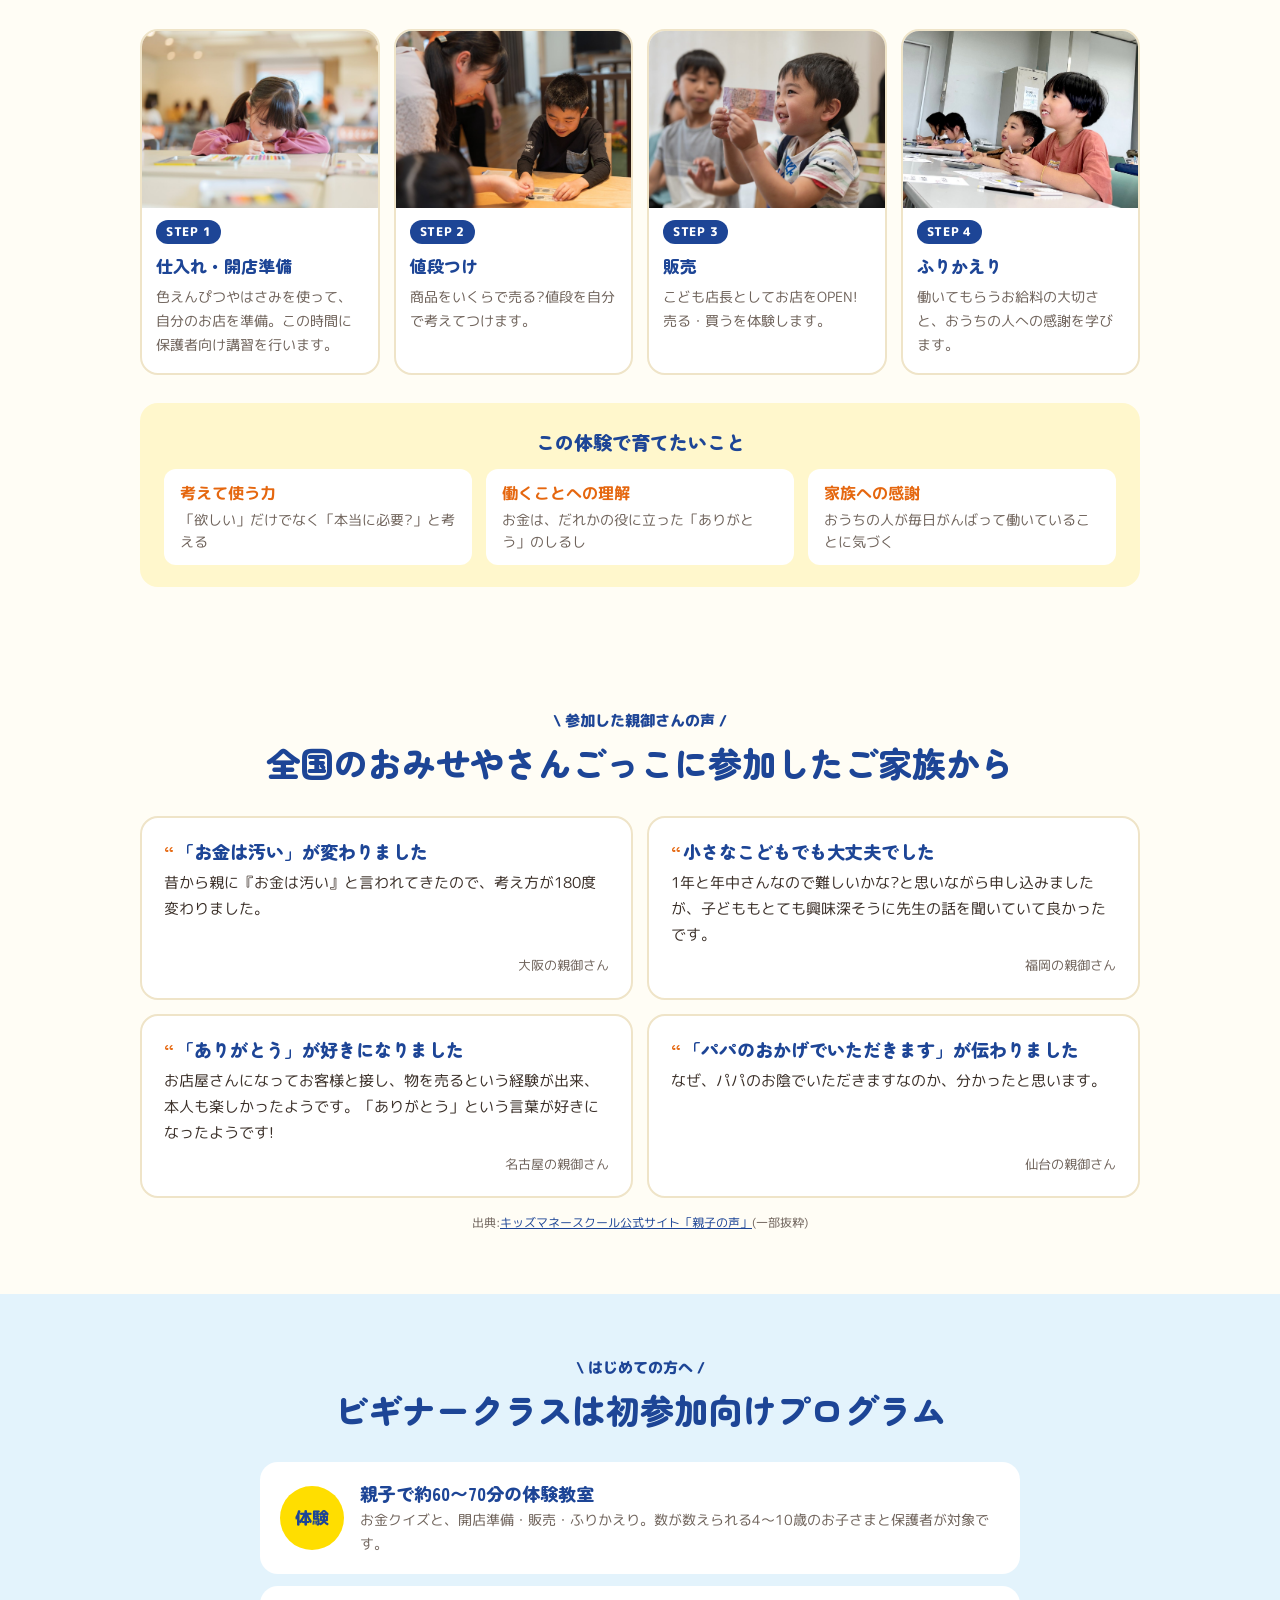
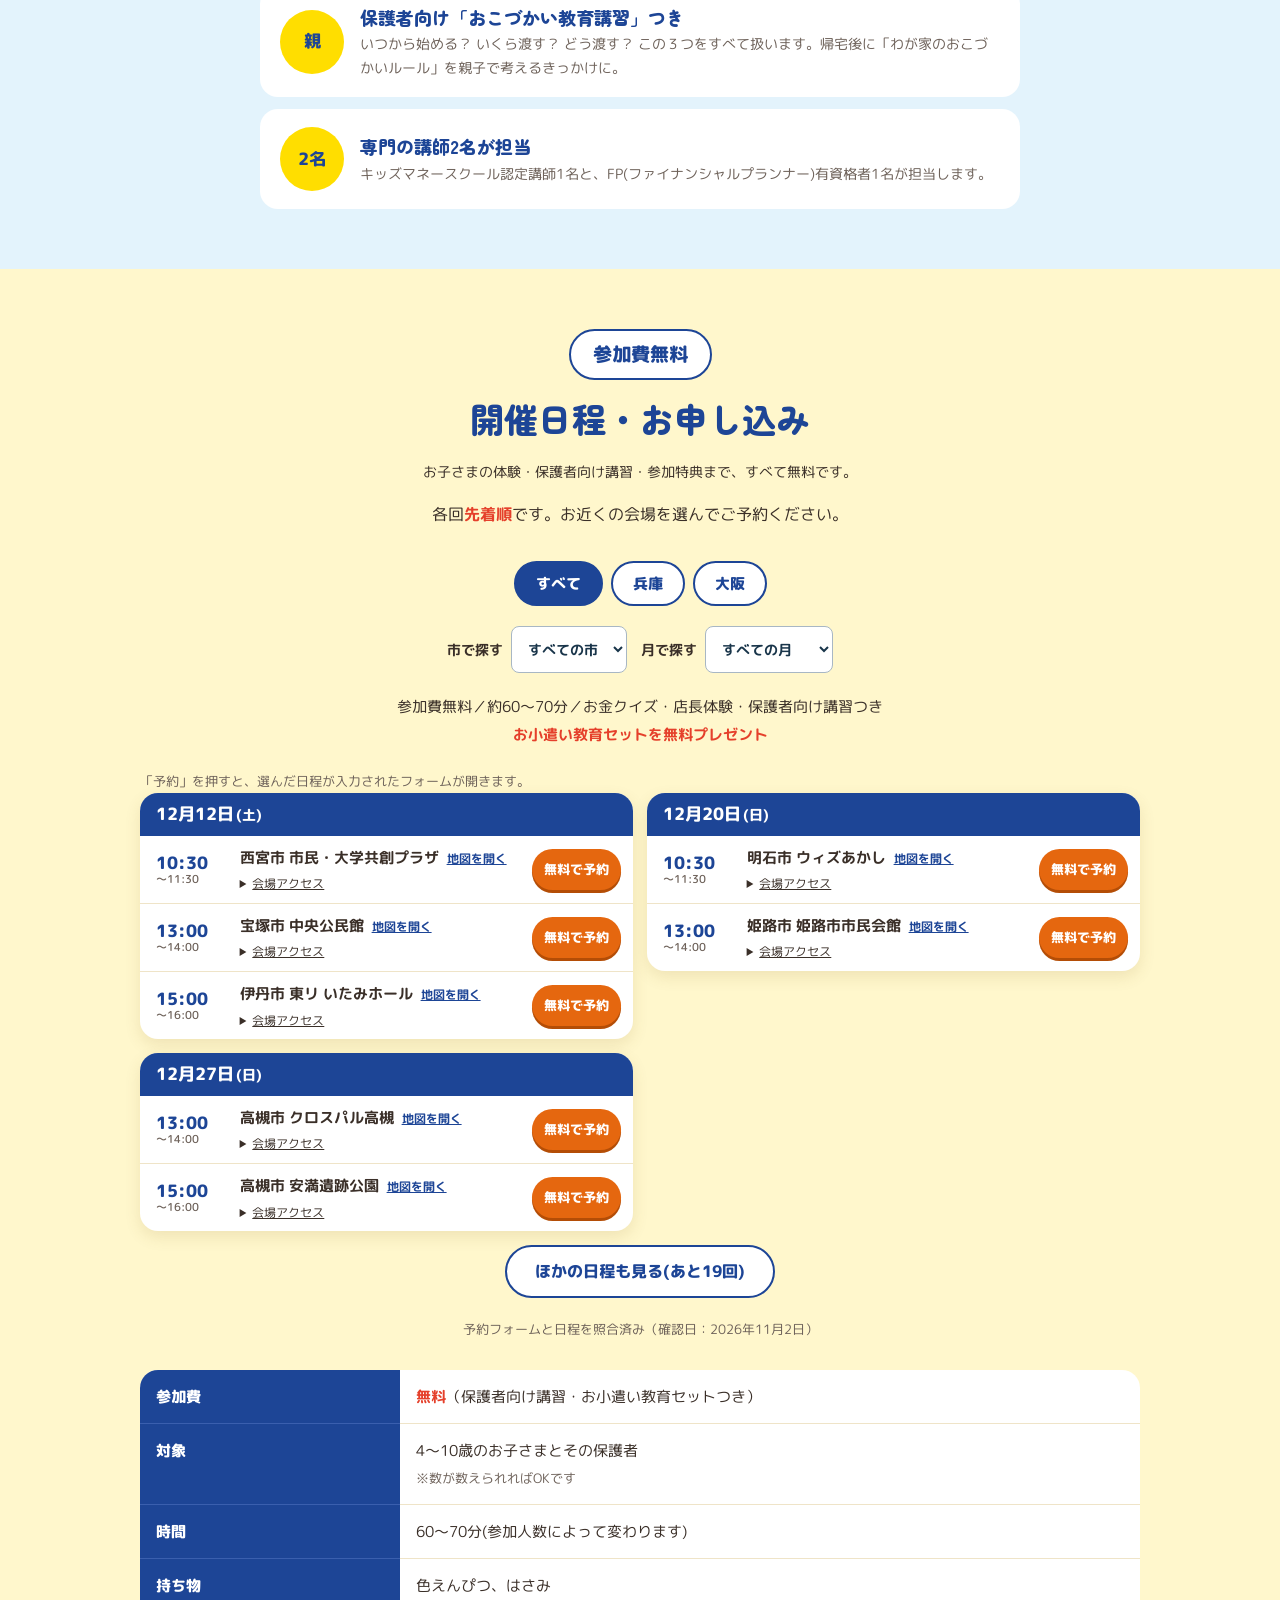
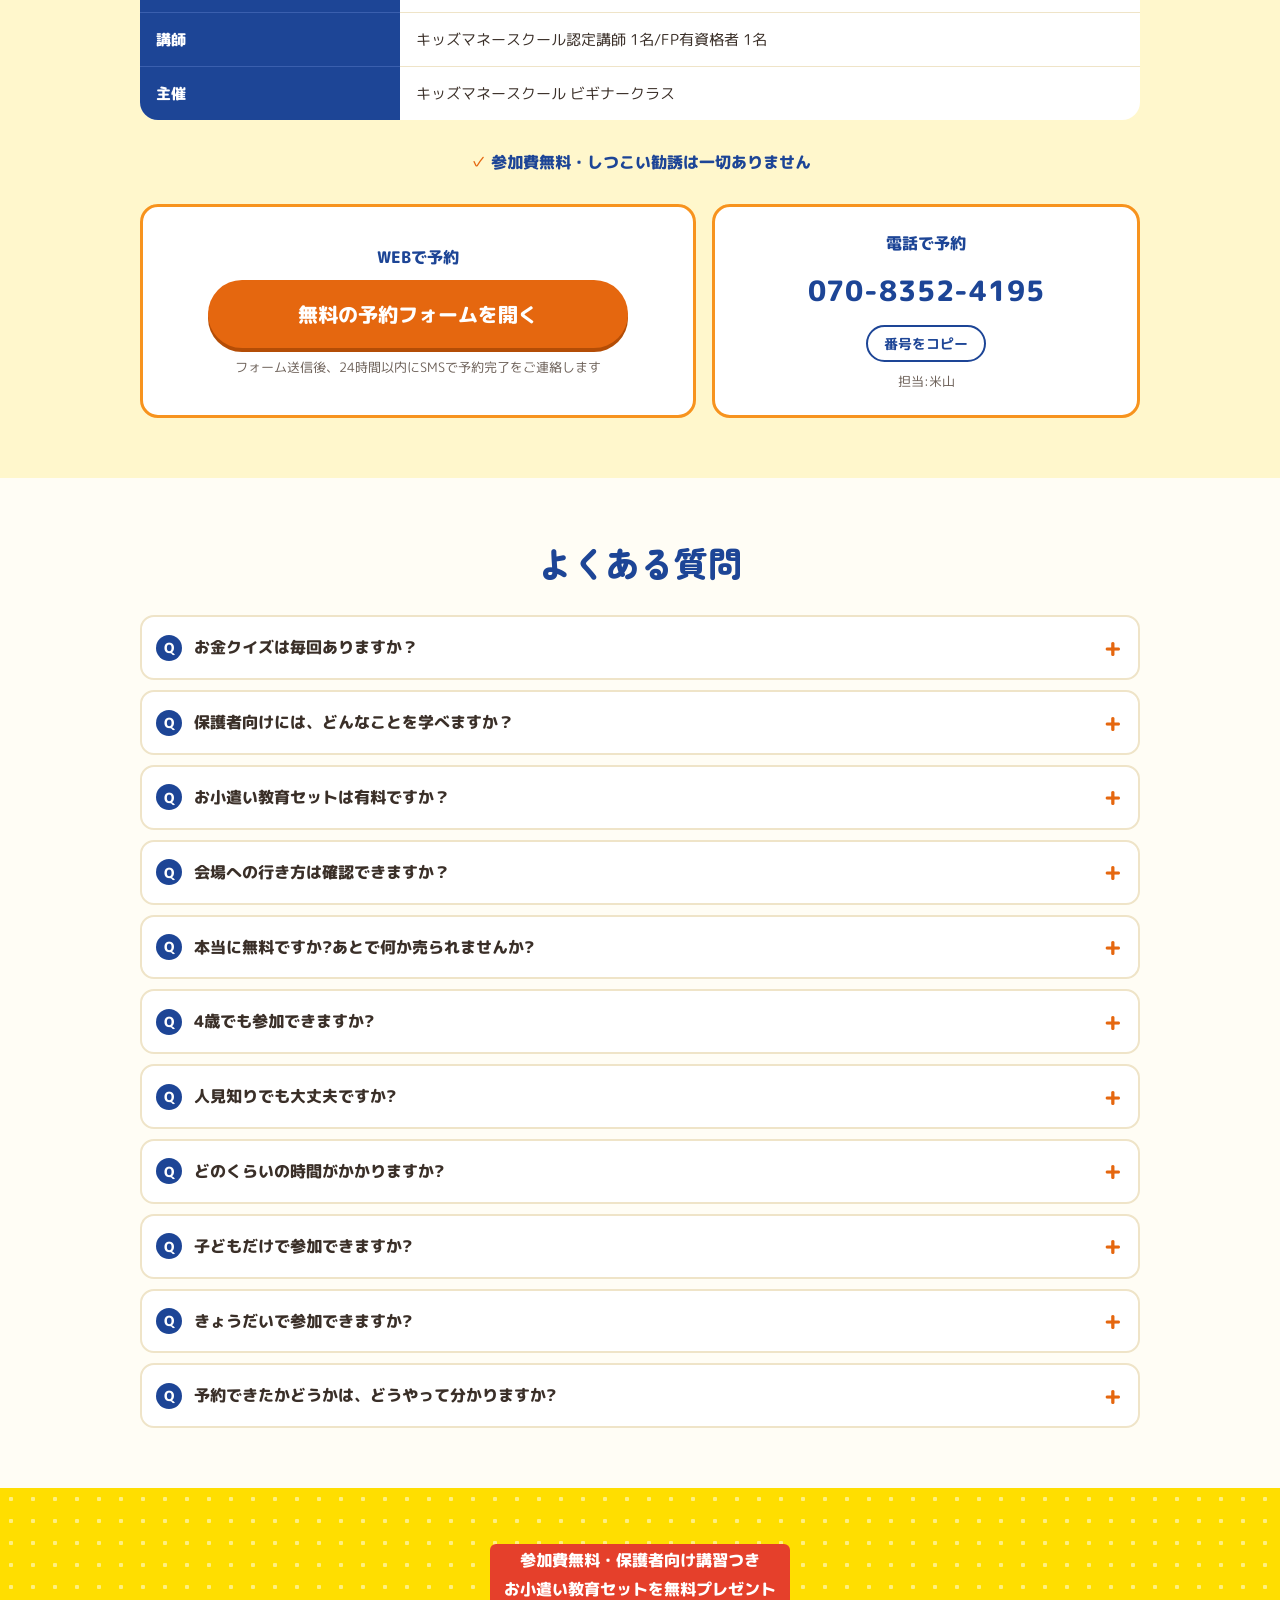
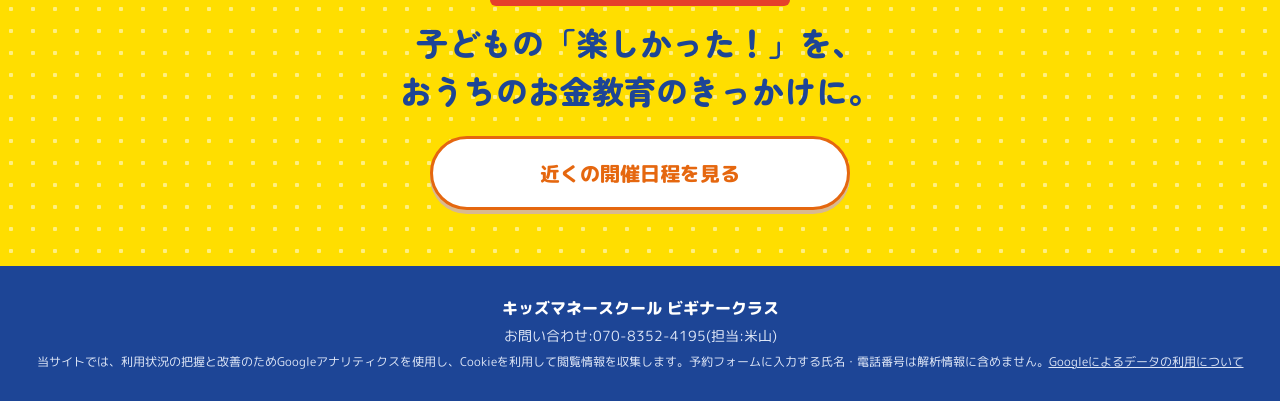
==== commit bea674e2: "教育委員会の後援・メディア紹介実績と出典を分かりやすく掲載 Updated various text elements and styles in index.html to enhance clar" ====
--- a/index.html
+++ b/index.html
@@ -1517,6 +1517,10 @@
   if (a.id === 'copy-tel') gtag('event','tel_copy');
 });
 </script>
+<style id="trust-20261103">
+.hero-trust{margin:0 0 10px;font-size:14px;font-weight:800;color:var(--navy);line-height:1.6}.hero-trust a{color:inherit;text-underline-offset:4px}.trust-lead{font-size:18px;font-weight:800;color:var(--navy);text-align:center;line-height:1.8;margin:12px auto;max-width:820px}.media .media__title{font-size:24px;margin-bottom:14px}.media .media__list{max-width:980px;margin:auto;line-height:1.9}.media .trust-note{font-size:12px;line-height:1.7;margin:14px auto 0;color:inherit}.media a{color:inherit}.trust-source{max-width:820px;margin:18px auto 0;padding-top:14px;border-top:1px solid #d9dfeb;font-size:12px;line-height:1.8;color:#526576;text-align:left}.trust-source p{margin:7px 0}.trust-purpose{max-width:820px;margin:22px auto 0;text-align:center;line-height:1.9}.slot-support{display:block;font-size:12px;font-weight:700;color:var(--navy);margin-top:7px;line-height:1.6}.education-basis{max-width:820px;margin:24px auto 0;font-size:14px;line-height:1.9;text-align:center}.photo-note{font-size:12px;line-height:1.7;text-align:center;color:#526576;margin-top:8px}
+@media(max-width:600px){.hero-trust{font-size:12px;margin-bottom:8px}.trust-lead{font-size:16px}.media .media__title{font-size:21px}.media .media__list{font-size:13px}.trust-source{font-size:11px}.education-basis,.trust-purpose{font-size:13px}}
+</style>
 </head>
 <body>
 <!-- ===== ヘッダー ===== -->
@@ -1547,6 +1551,7 @@
            alt="キッズマネースクール ビギナークラス お金のことを楽しく学ぼう! おみせやさんごっこ〜お金の大切さを、遊びながら学べる体験プログラム〜">
     </h1>
     <div class="hero__body">
+      <p class="hero-trust"><a href="#organizer">教育委員会・自治体の後援等の実績多数</a></p>
       <p class="hero__catch">お金の価値観は、<br class="sp"><span class="hero__catch-em">小さいうちの体験</span>で育つ。</p>
       <p class="hero__lead"><b>子どもはお金クイズ＆店長体験。<br>保護者は「いつから・いくら・どう渡す？」を学ぶ。</b></p><p class="hero-gift">参加特典：お小遣い教育セットを無料プレゼント</p>
       <ul class="badges">
@@ -1566,7 +1571,8 @@
 
   <!-- 信頼:メディア掲載 -->
   <section class="media" aria-label="メディア掲載">
-    <p class="media__title">キッズマネースクールは、多くのメディアで紹介されています</p>
+    <p class="media__title">テレビ・新聞で紹介されています</p>
+    <p style="margin:0 auto 12px;font-size:14px">キッズマネースクールのメディア紹介実績</p>
     <ul class="media__list">
       <li>NHK「所さん!事件ですよ」「おはよう日本」</li>
       <li>TBS「THE TIME,」「ひるおび」</li>
@@ -1577,16 +1583,20 @@
       <li>フジテレビ「めざましテレビ」</li>
       <li>ほか多数</li>
     </ul>
+  <p class="trust-note">キッズマネースクール全体の紹介実績です。<br>出典：<a href="#trust-sources">配布チラシの掲載内容</a></p>
   </section>
 
   <section class="section support support--compact" id="organizer">
-    <p class="eyebrow">地域での開催実績</p>
+    <p class="eyebrow">地域に根ざした、お金の体験教室</p>
     <h2 class="section__title">教育委員会・自治体の<br class="sp">後援・援助等の実績</h2>
+    <p class="trust-lead">大阪市教育委員会・広島市教育委員会など<br>各地で後援等を受けて開催</p>
     <div class="support-text">
       <p>明石市・芦屋市・伊丹市・茨木市・大阪市・川西市・堺市・四條畷市・吹田市・大東市・高槻市・豊中市・枚方市・広島市・松原市</p>
       <p class="support-other">他多数</p>
     </div>
-    <p class="support-note">五十音順。過去の開催実績です。<br>現在募集中の各回の後援等を示すものではありません。</p>
+    <p class="support-note">五十音順・過去の開催実績を含みます。<br>各回の後援は、開催日程に記載しています。</p>
+  <p class="trust-purpose">遊びを通して「お金の大切さ」「働く意味」「売る・買うの基本」を学ぶ親子教室です。<br>主催：キッズマネースクール ビギナークラス</p>
+    <div class="trust-source" id="trust-sources"><p><b>掲載情報の出典</b></p><p>後援表記：大阪市11月8日開催・広島市11月28日開催の配布チラシに、それぞれ「後援 大阪市教育委員会」「後援 広島市教育委員会」と記載。過去の実績は開催後の報告書と主催者確認に基づき掲載しています。</p><p>テレビ・新聞紹介：配布チラシ（2026年1月7日更新版）のメディア紹介欄に記載。番組名は紹介実績を示すもので、当教室への推薦を示すものではありません。</p></div>
   </section>
 
 <section class="section benefits" id="why">
@@ -1597,6 +1607,7 @@
       <article><span class="benefit-label">保護者の方</span><h3>おこづかいの<br>「いつから・いくら・どう渡す？」</h3><p>お子さまが開店準備をしている時間に、保護者向け講習を実施。おこづかい教育の３つのテーマをすべて扱います。</p></article>
       <article class="benefit-gift"><span class="benefit-label">無料の参加特典</span><h3>お小遣い教育セットを<br>プレゼント</h3><p>当日の学びをきっかけに、帰ってからも親子でお金の話を。おうちでのおこづかい教育にお役立てください。</p></article>
     </div>
+    <p class="education-basis"><b>家庭で役立つ、お金の学びを。</b><br>保護者向け講習では、おこづかい教育に加え、金融リテラシー・マップをもとに、子どもと大人に必要なお金の知識もお伝えします。<br><small>出典：配布チラシ（2026年1月7日更新版）裏面の講習案内。</small></p>
     <p class="benefits__close">はじめてのキッズマネースクールは、<br class="sp">ビギナークラスから。</p>
     <a href="#schedule" class="btn">無料で参加できる日程を探す</a>
   </section>
@@ -1828,5 +1839,22 @@
 
 <script src="schedule-data.js"></script>
 <script src="script.js?v=20261023-support-unified"></script>
+<script>
+(() => {
+  const list = document.getElementById('schedule-list');
+  if (!list) return;
+  const approved = {'2026-11-08|大阪市':'大阪市教育委員会','2026-11-28|広島市':'広島市教育委員会'};
+  const updateSupport = () => list.querySelectorAll('a[data-event-date]').forEach(link => {
+    const city = (link.dataset.venue || '').split(' ')[0];
+    const name = approved[link.dataset.eventDate + '|' + city];
+    const place = link.closest('.slot')?.querySelector('.slot__place');
+    if (!name || !place || place.querySelector('.slot-support')) return;
+    const note = document.createElement('span');
+    note.className = 'slot-support'; note.textContent = '後援：' + name;
+    place.appendChild(note);
+  });
+  updateSupport(); new MutationObserver(updateSupport).observe(list,{childList:true});
+})();
+</script>
 </body>
 </html>
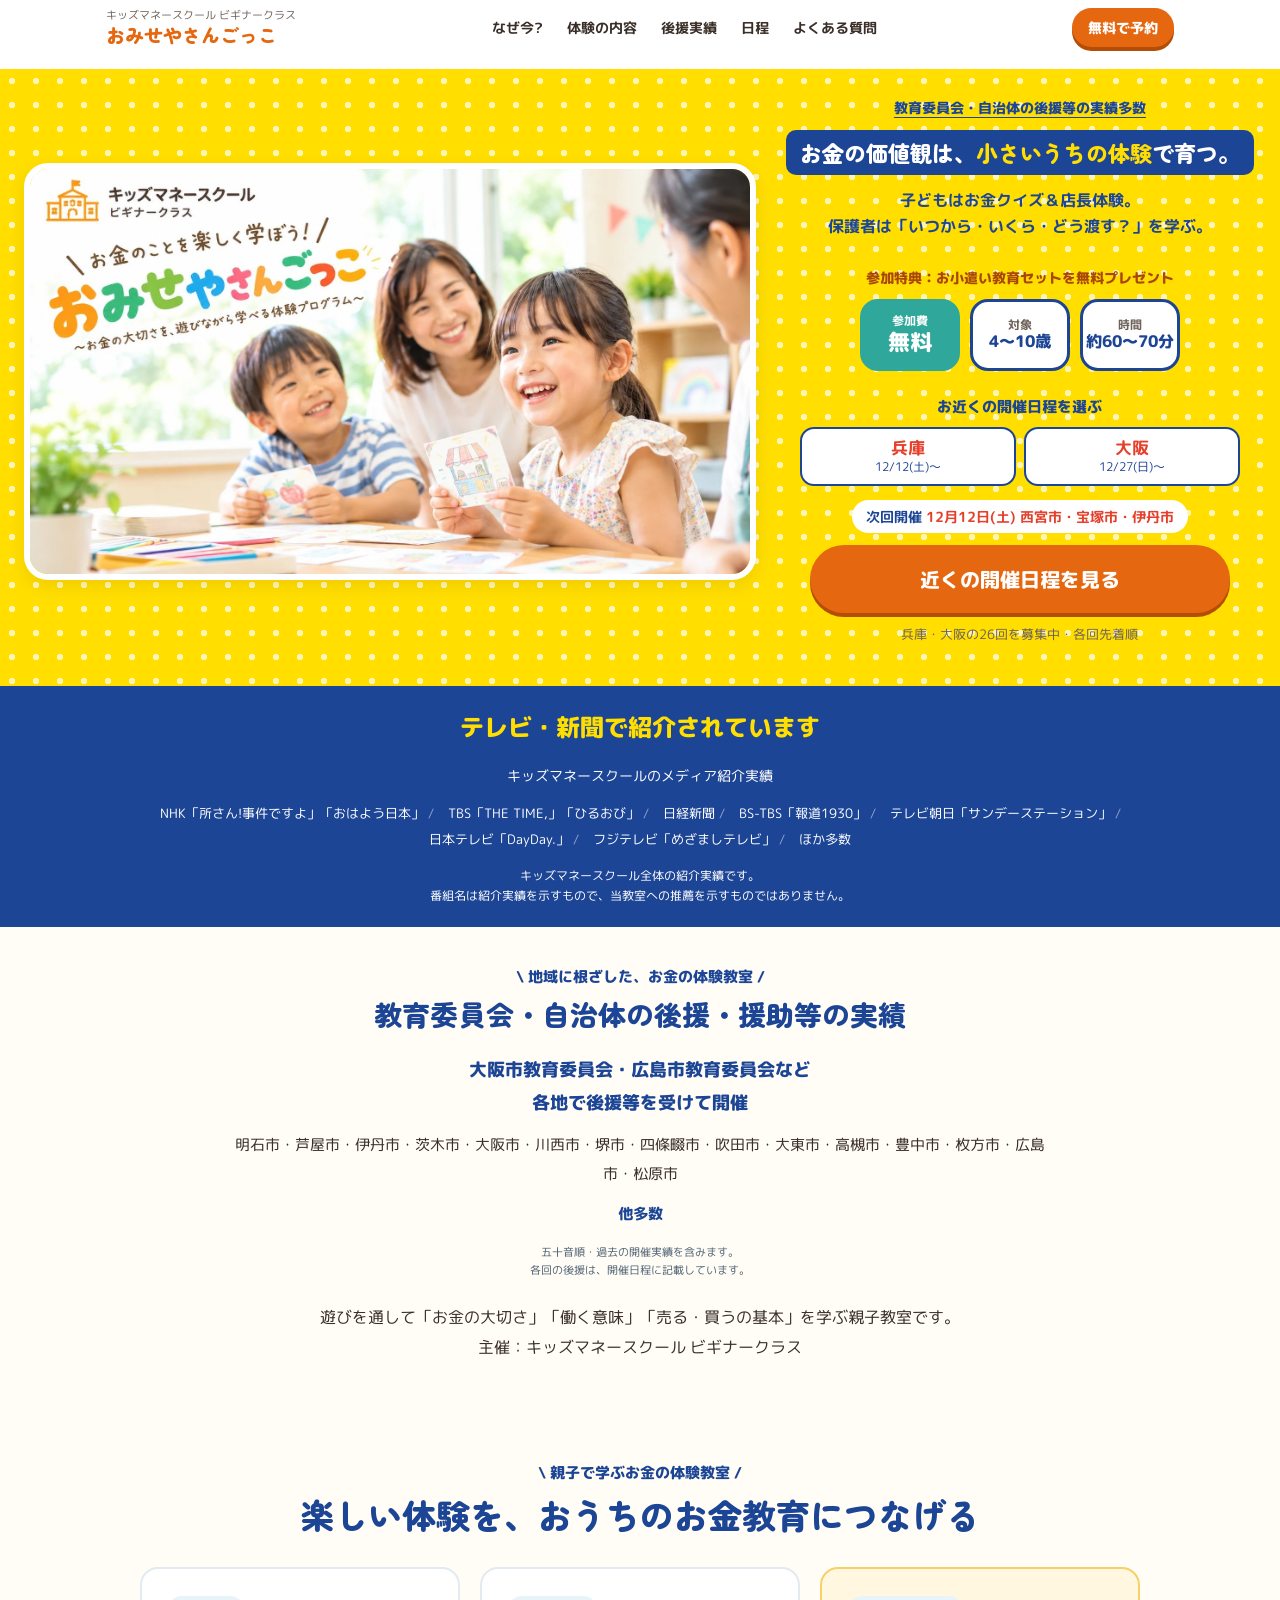
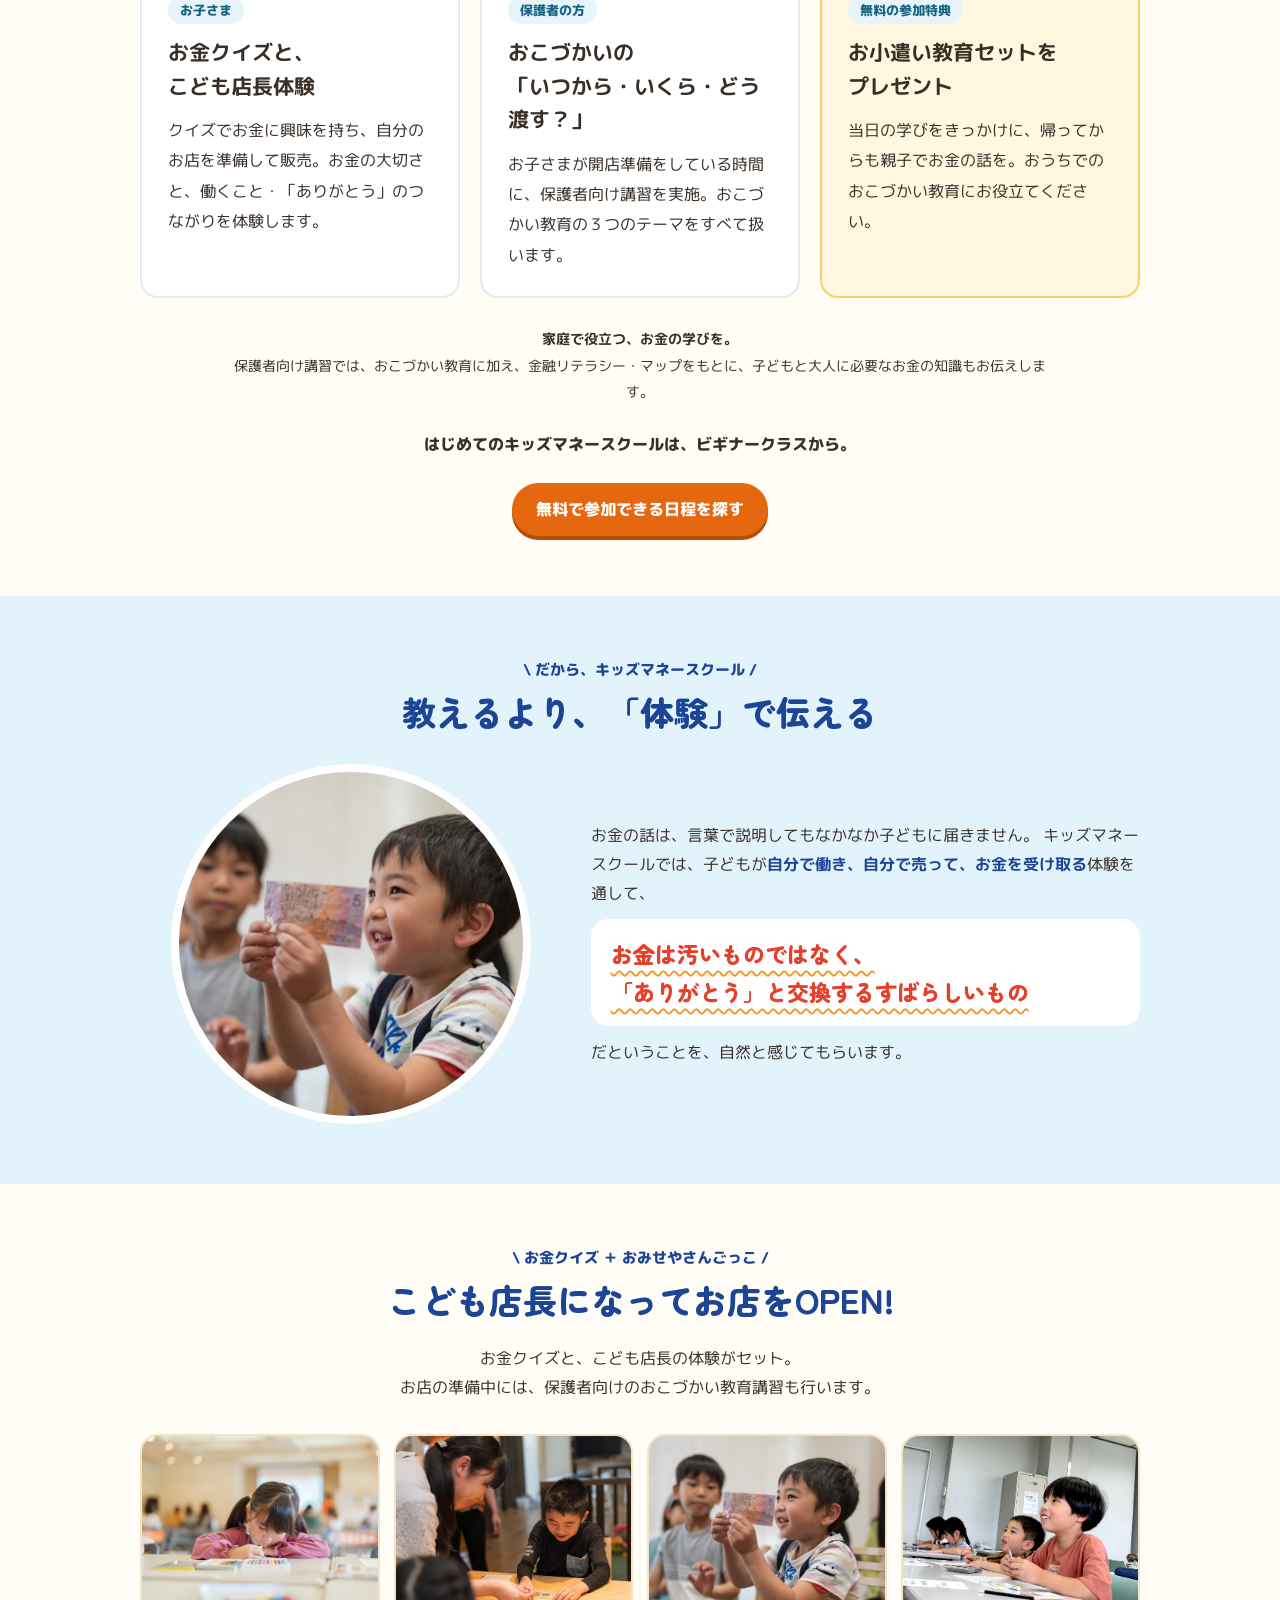
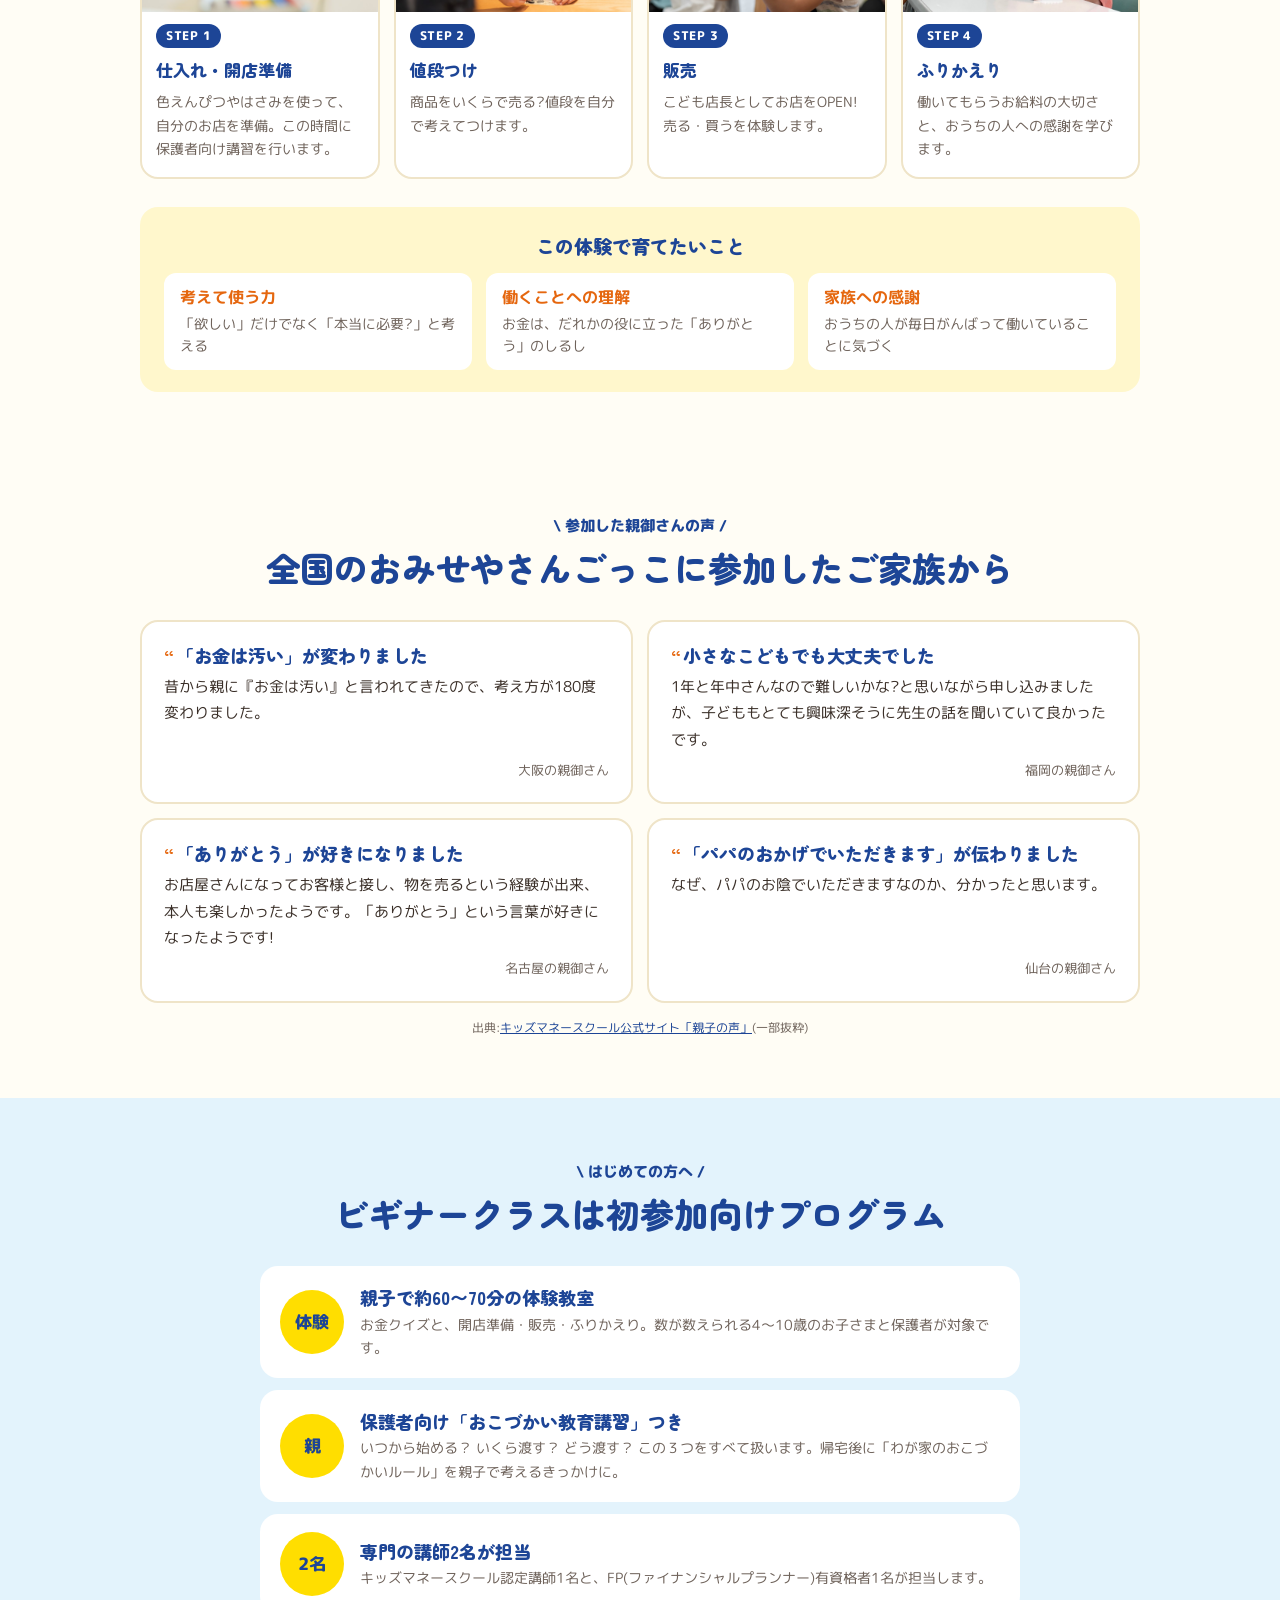
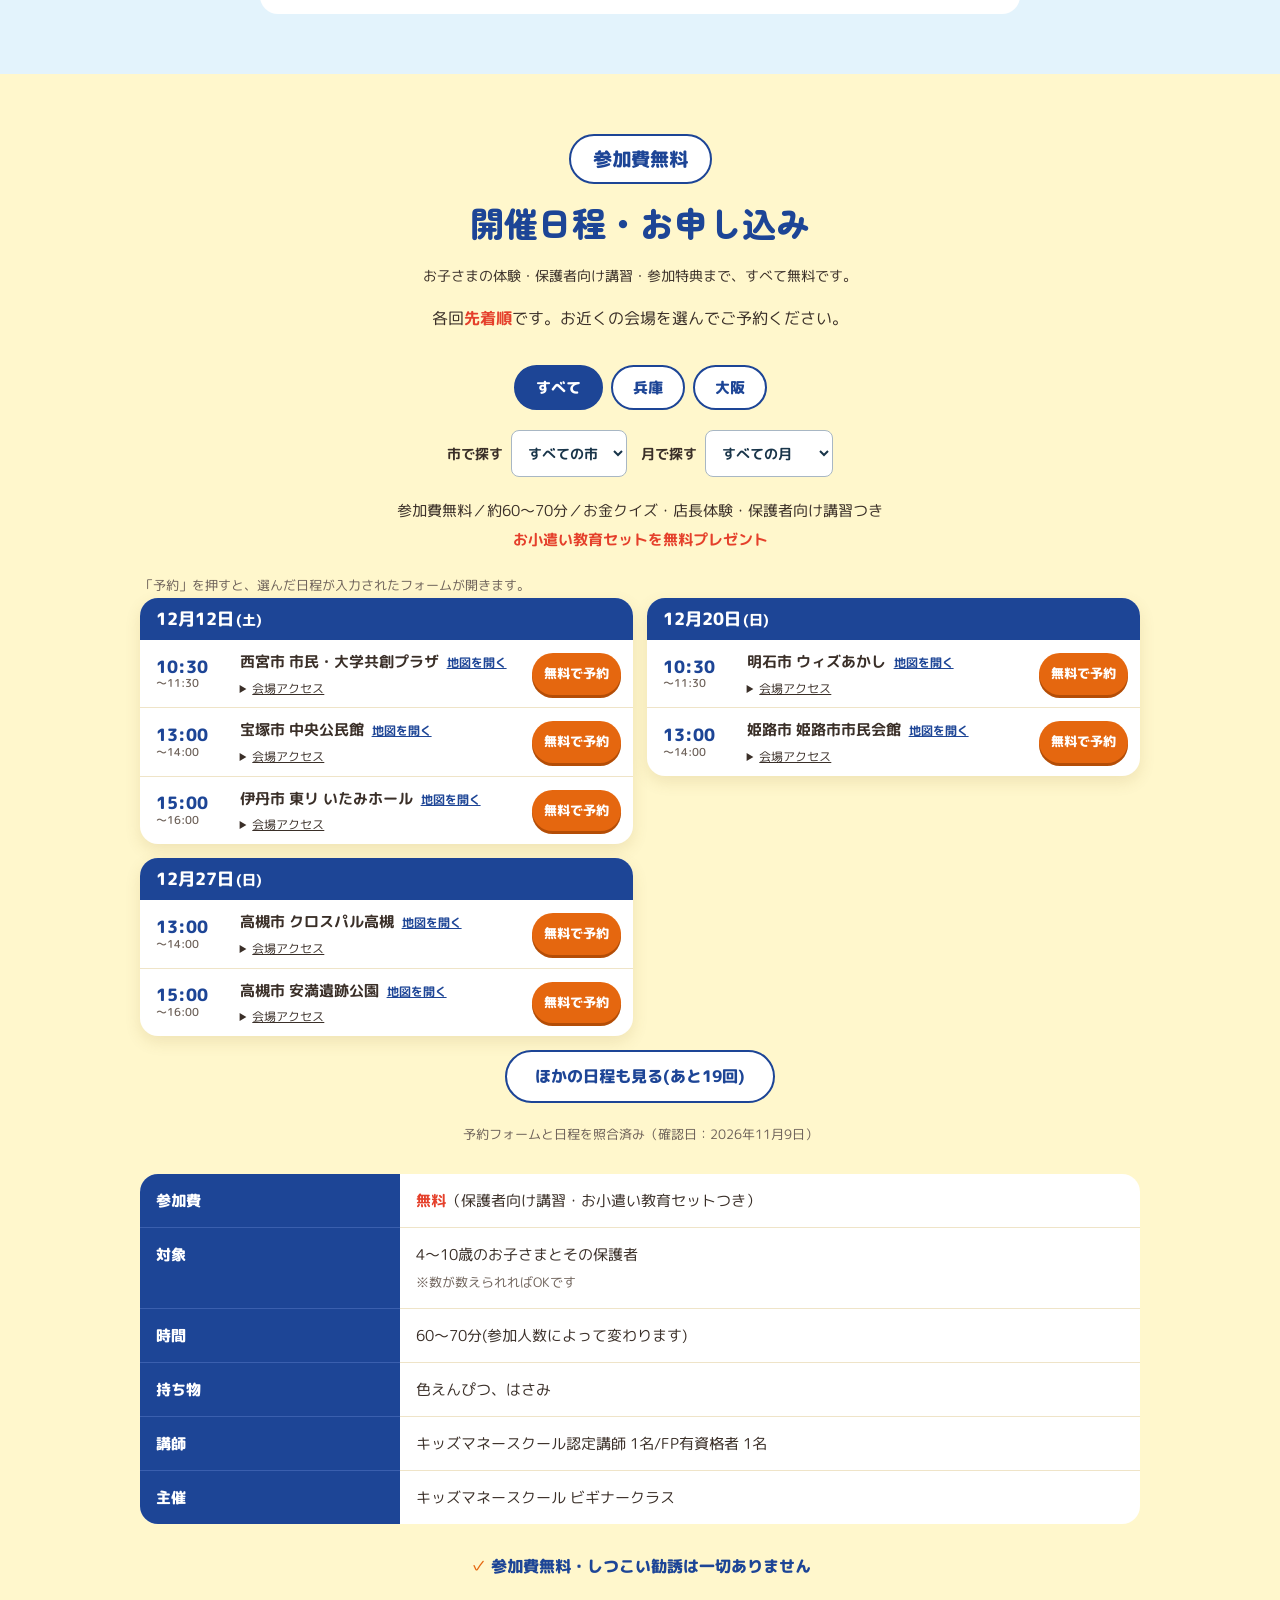
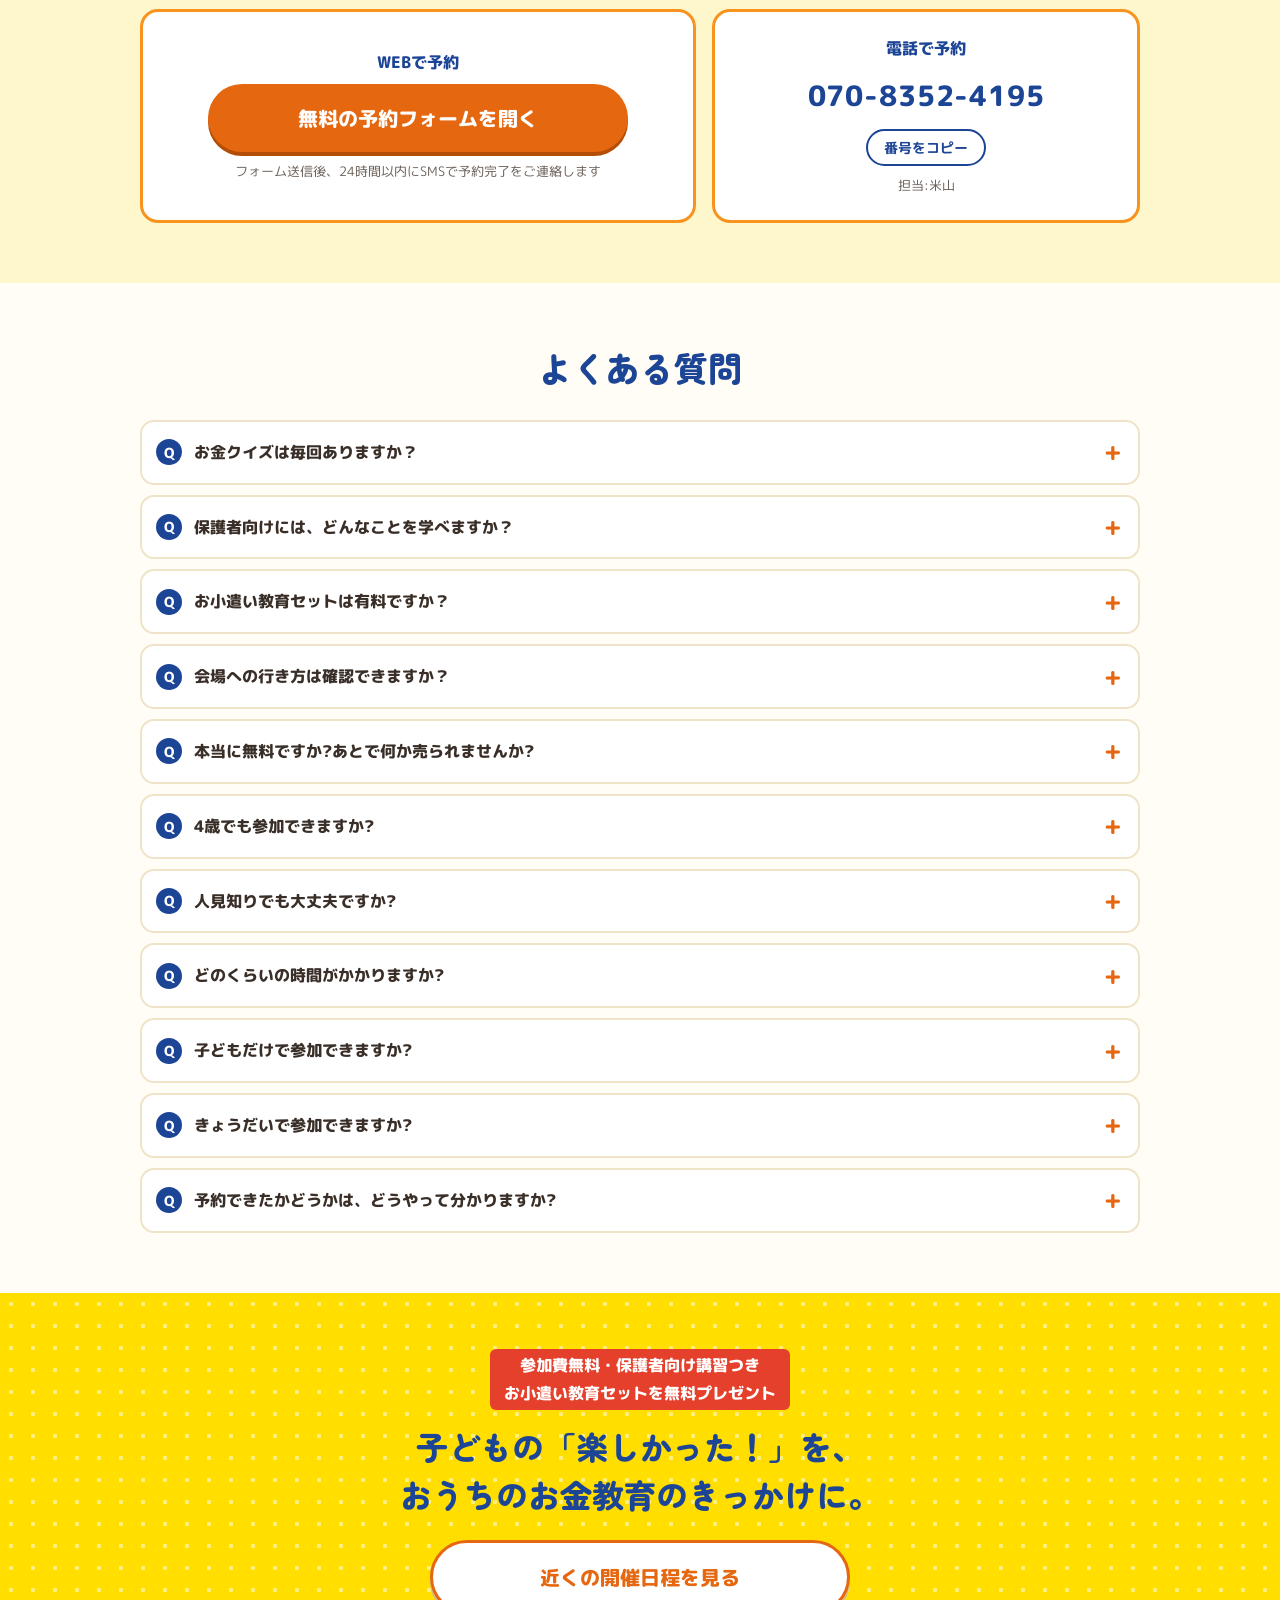
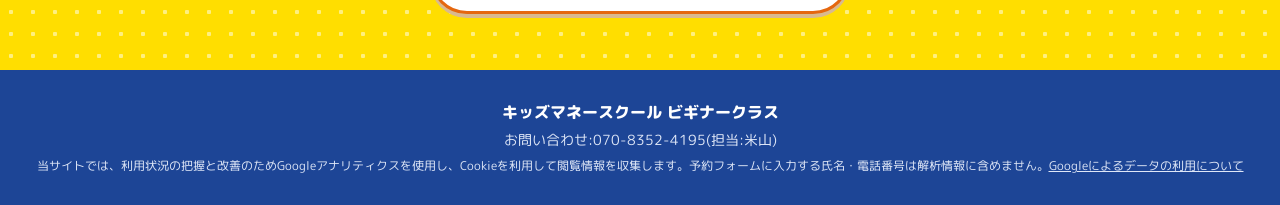
==== commit 1dcd2980: "チラシを出典とする表記を削除 Co-Authored-By: Claude Opus 5.5 <noreply@anthropic.com>" ====
--- a/index.html
+++ b/index.html
@@ -1583,7 +1583,7 @@
       <li>フジテレビ「めざましテレビ」</li>
       <li>ほか多数</li>
     </ul>
-  <p class="trust-note">キッズマネースクール全体の紹介実績です。<br>出典：<a href="#trust-sources">配布チラシの掲載内容</a></p>
+  <p class="trust-note">キッズマネースクール全体の紹介実績です。<br>番組名は紹介実績を示すもので、当教室への推薦を示すものではありません。</p>
   </section>
 
   <section class="section support support--compact" id="organizer">
@@ -1596,7 +1596,6 @@
     </div>
     <p class="support-note">五十音順・過去の開催実績を含みます。<br>各回の後援は、開催日程に記載しています。</p>
   <p class="trust-purpose">遊びを通して「お金の大切さ」「働く意味」「売る・買うの基本」を学ぶ親子教室です。<br>主催：キッズマネースクール ビギナークラス</p>
-    <div class="trust-source" id="trust-sources"><p><b>掲載情報の出典</b></p><p>後援表記：大阪市11月8日開催・広島市11月28日開催の配布チラシに、それぞれ「後援 大阪市教育委員会」「後援 広島市教育委員会」と記載。過去の実績は開催後の報告書と主催者確認に基づき掲載しています。</p><p>テレビ・新聞紹介：配布チラシ（2026年1月7日更新版）のメディア紹介欄に記載。番組名は紹介実績を示すもので、当教室への推薦を示すものではありません。</p></div>
   </section>
 
 <section class="section benefits" id="why">
@@ -1607,7 +1606,7 @@
       <article><span class="benefit-label">保護者の方</span><h3>おこづかいの<br>「いつから・いくら・どう渡す？」</h3><p>お子さまが開店準備をしている時間に、保護者向け講習を実施。おこづかい教育の３つのテーマをすべて扱います。</p></article>
       <article class="benefit-gift"><span class="benefit-label">無料の参加特典</span><h3>お小遣い教育セットを<br>プレゼント</h3><p>当日の学びをきっかけに、帰ってからも親子でお金の話を。おうちでのおこづかい教育にお役立てください。</p></article>
     </div>
-    <p class="education-basis"><b>家庭で役立つ、お金の学びを。</b><br>保護者向け講習では、おこづかい教育に加え、金融リテラシー・マップをもとに、子どもと大人に必要なお金の知識もお伝えします。<br><small>出典：配布チラシ（2026年1月7日更新版）裏面の講習案内。</small></p>
+    <p class="education-basis"><b>家庭で役立つ、お金の学びを。</b><br>保護者向け講習では、おこづかい教育に加え、金融リテラシー・マップをもとに、子どもと大人に必要なお金の知識もお伝えします。</p>
     <p class="benefits__close">はじめてのキッズマネースクールは、<br class="sp">ビギナークラスから。</p>
     <a href="#schedule" class="btn">無料で参加できる日程を探す</a>
   </section>
